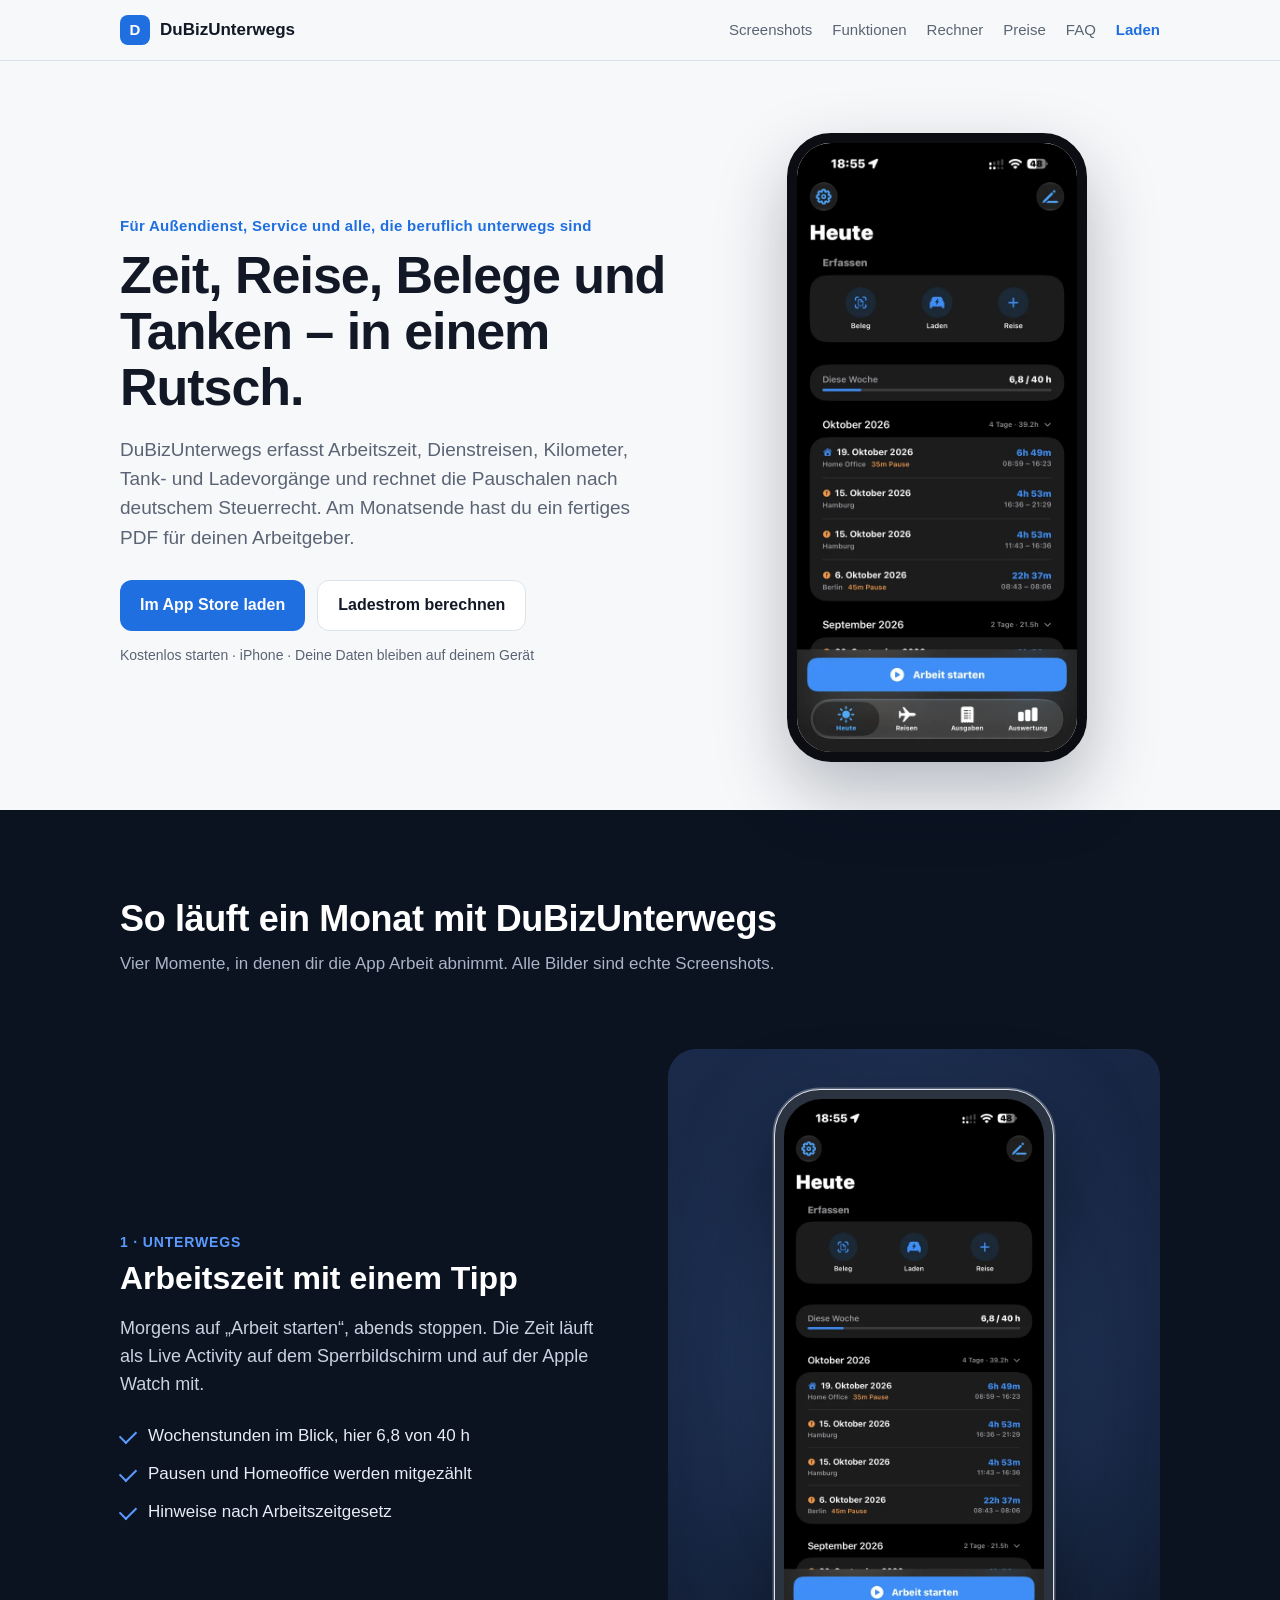
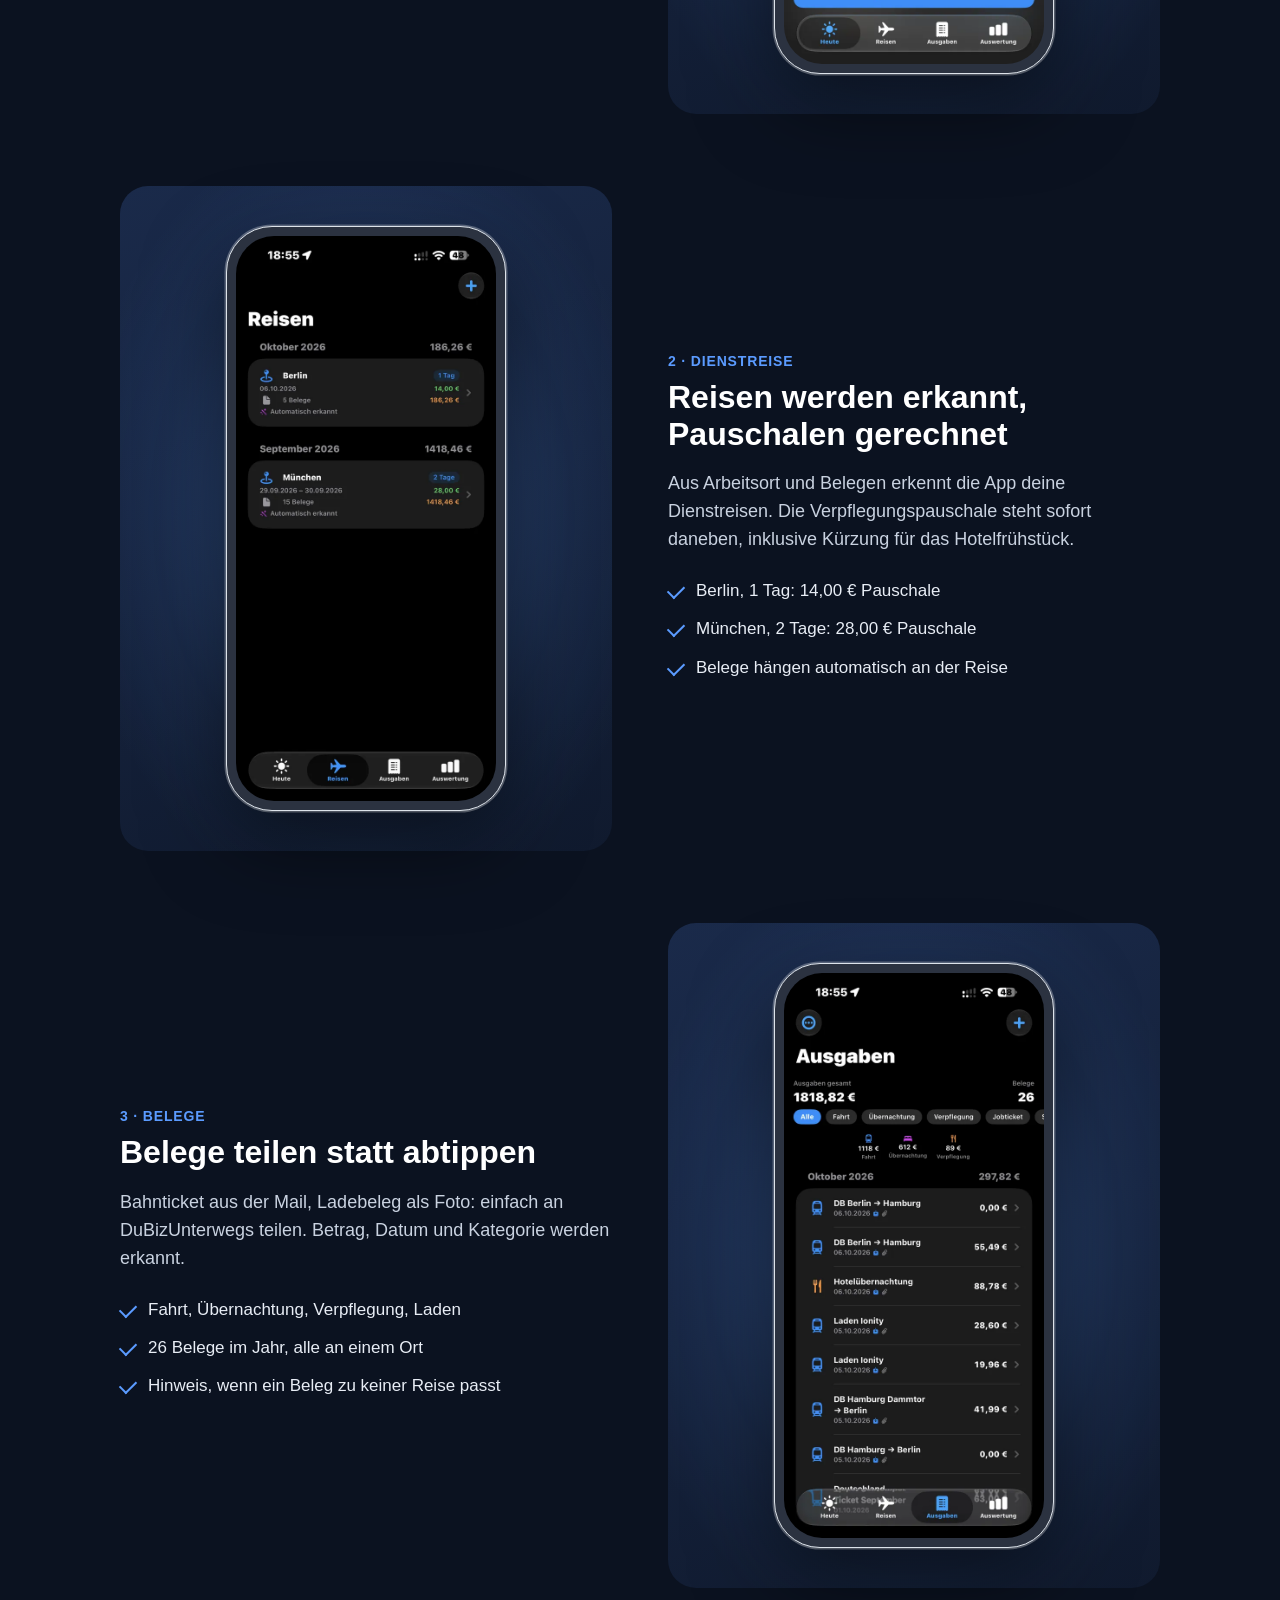
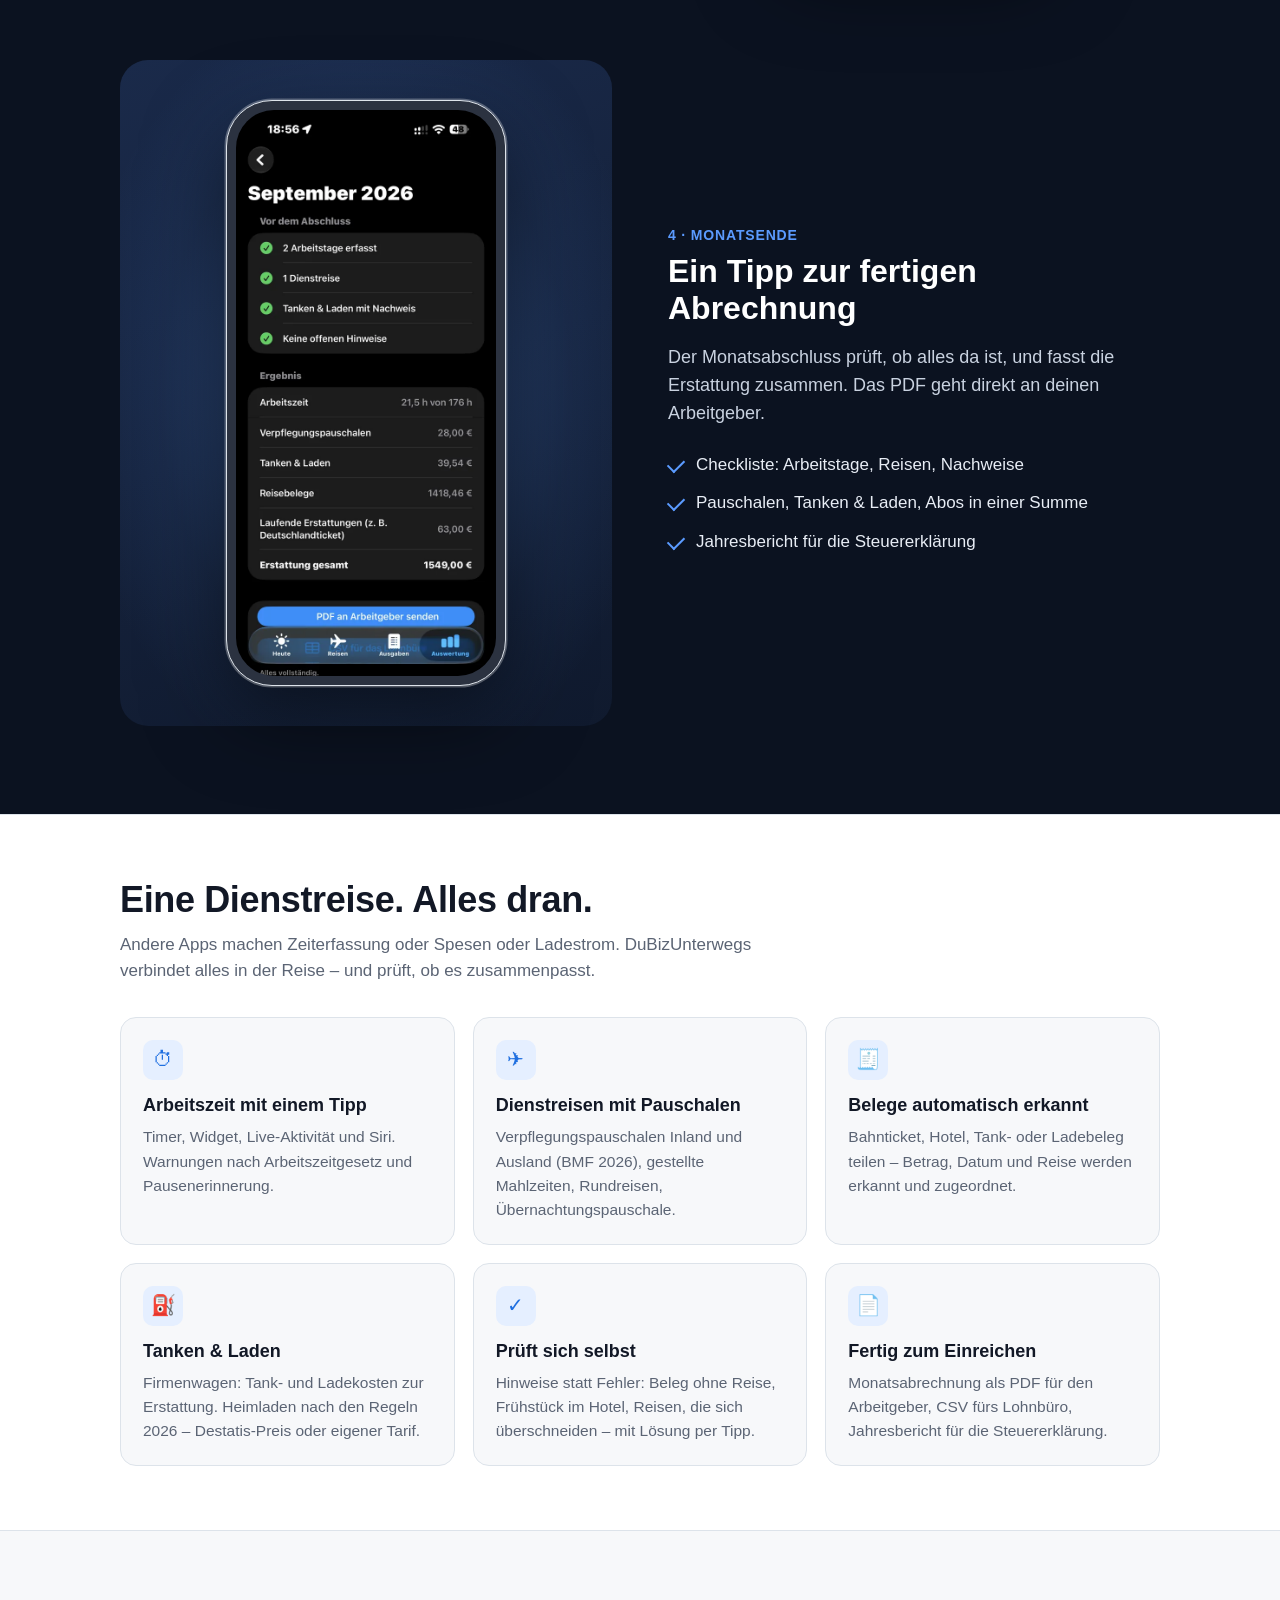
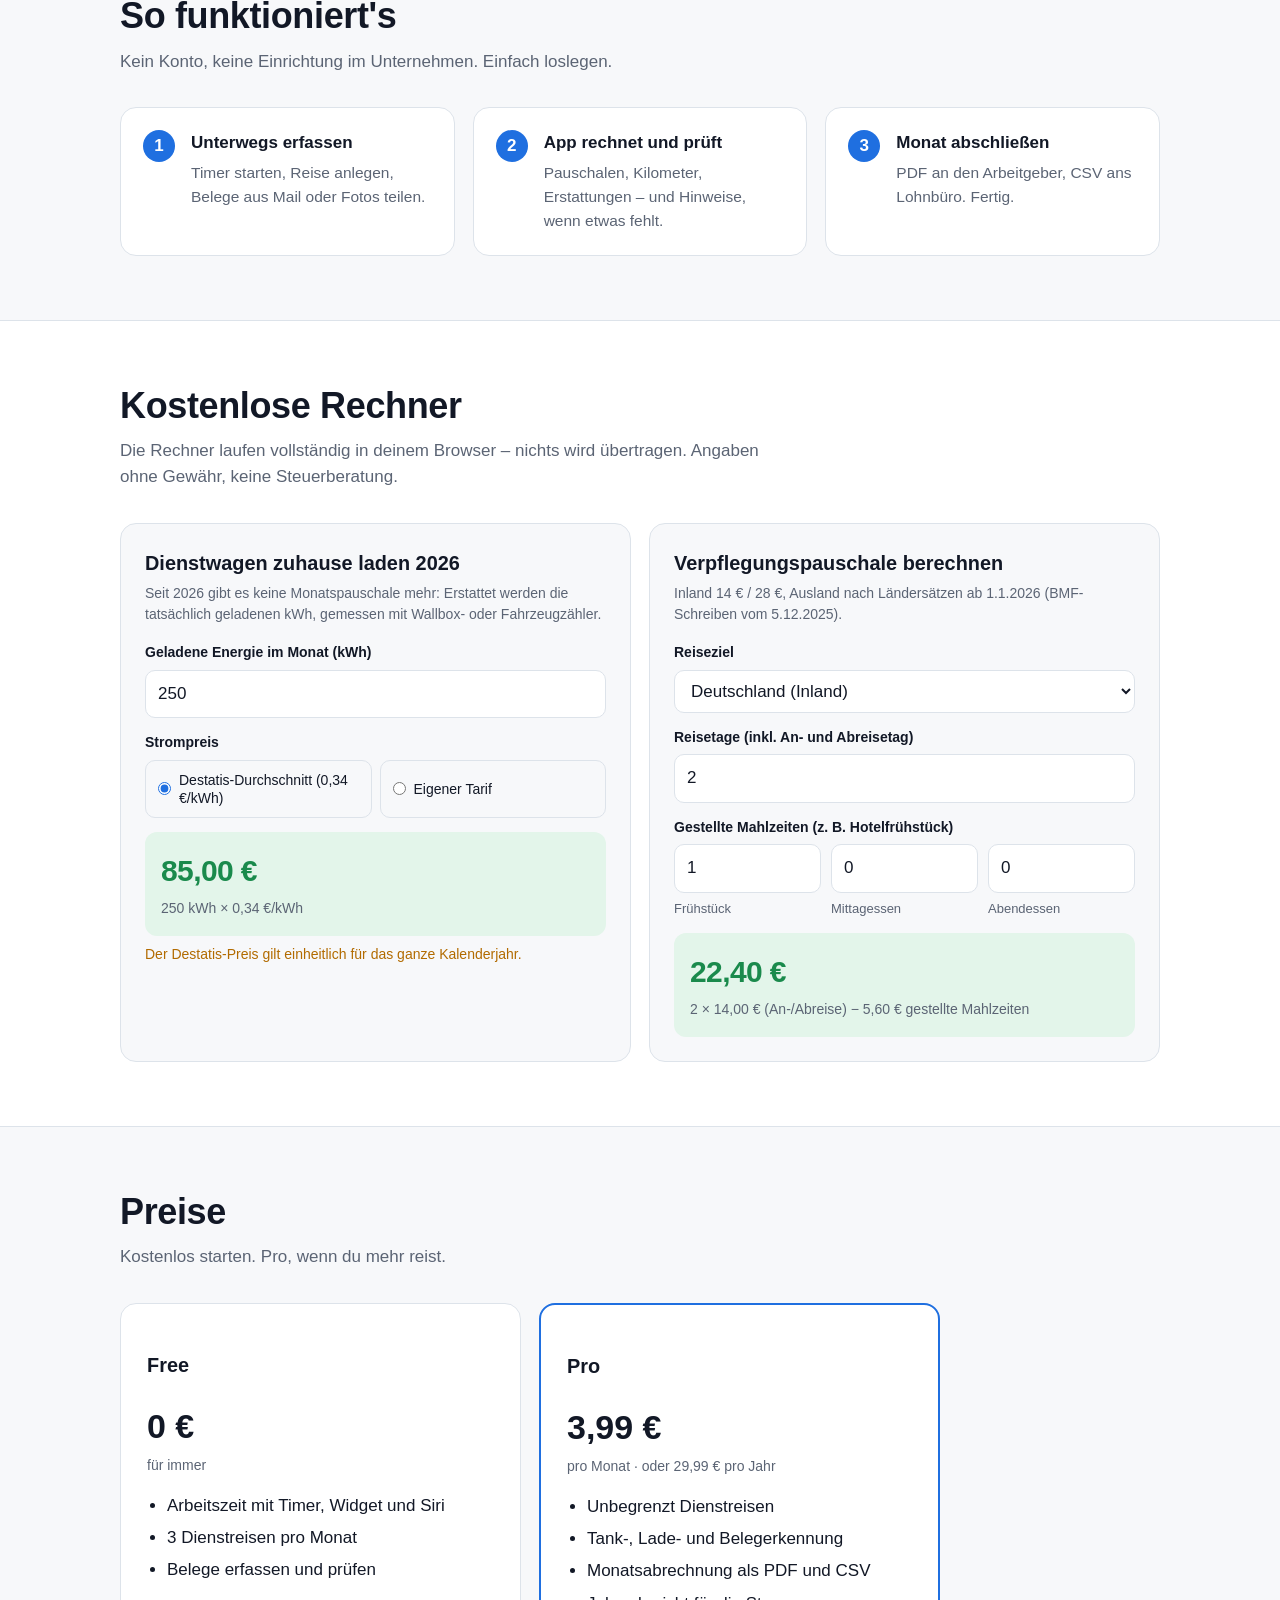
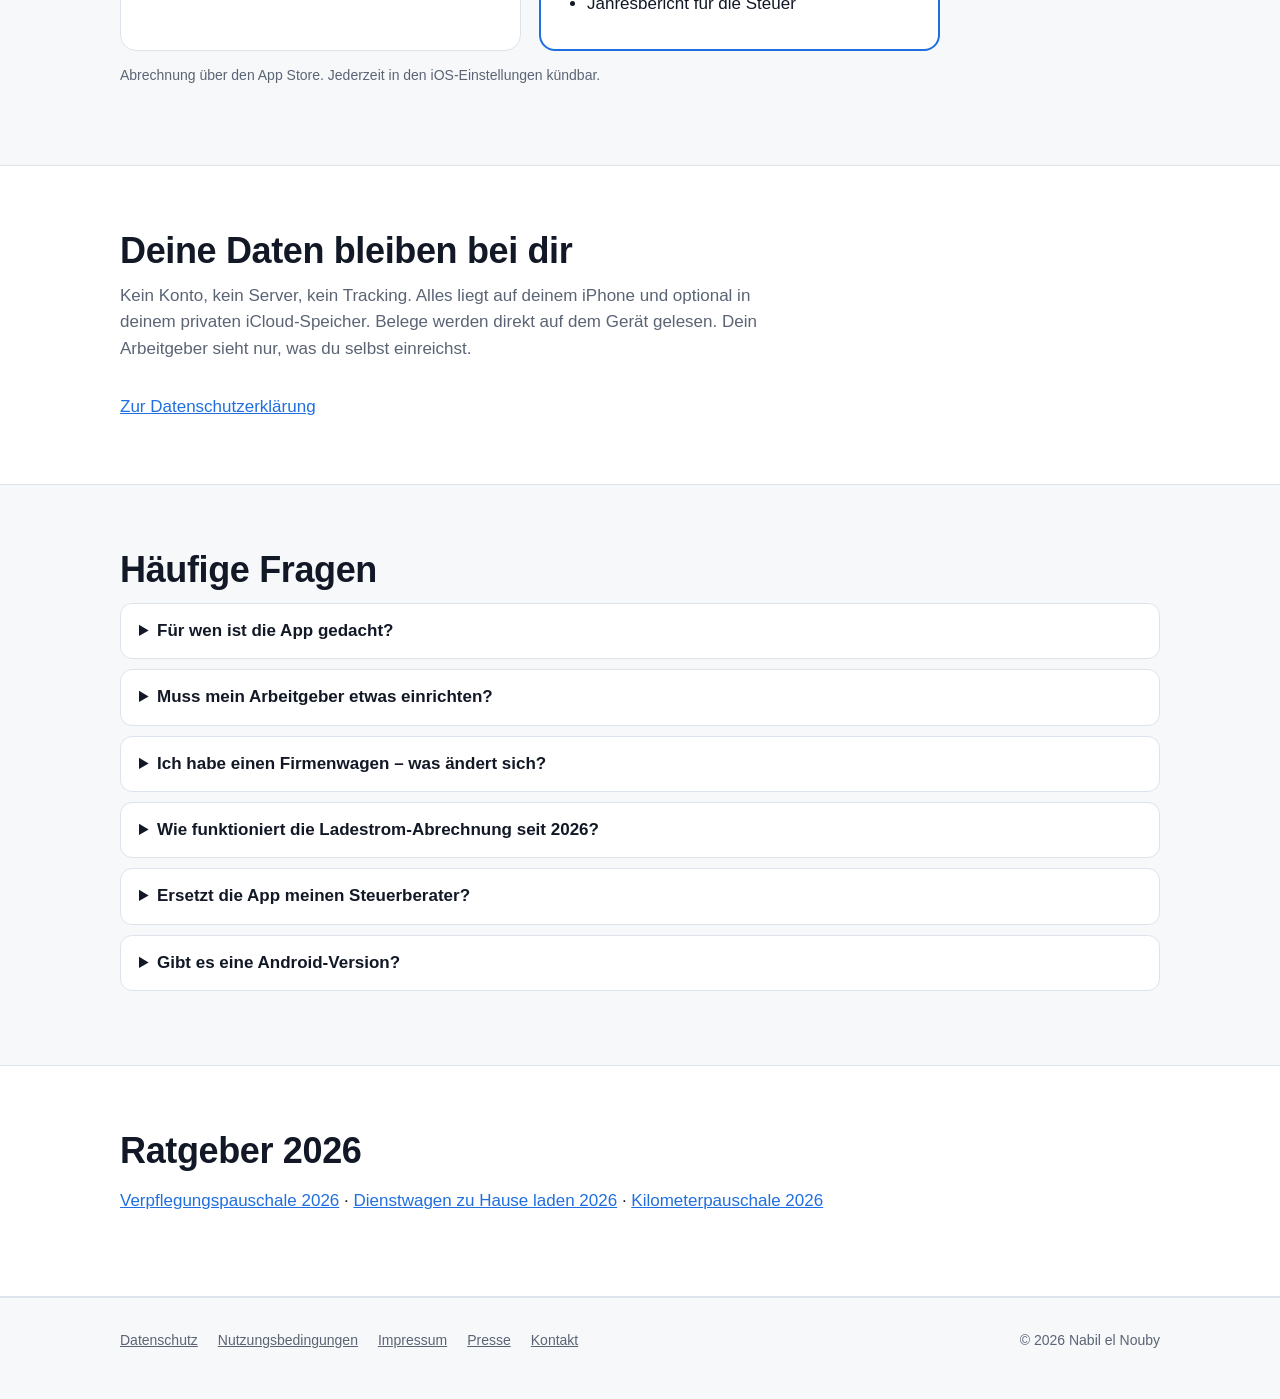
==== index.html @ d5575a59 "Bing-Verifizierung" ====
<!doctype html>
<html lang="de">
<head>
<meta charset="utf-8">
<meta name="viewport" content="width=device-width, initial-scale=1">
<title>DuBizUnterwegs – Arbeitszeit, Reisekosten, Tanken & Laden in einer App</title>
<meta name="description" content="Die iPhone-App für alle, die beruflich unterwegs sind: Arbeitszeit, Dienstreisen, Belege, Kilometer, Tanken und Ladestrom – nach deutschem Steuerrecht, fertig zum Einreichen. Mit Rechnern für Ladestrom 2026 und Verpflegungspauschalen.">
<meta property="og:title" content="DuBizUnterwegs – Zeit, Reise, Belege und Tanken in einem Rutsch">
<meta property="og:description" content="Arbeitszeit und Reisekosten nach deutschem Steuerrecht. Deine Daten bleiben auf deinem iPhone.">
<meta property="og:type" content="website">
<meta name="msvalidate.01" content="0D21B90125D79EEB693BC7772137F9A1" />
<link rel="canonical" href="https://n-elnouby.github.io/dubizunterwegs/">
<meta property="og:url" content="https://n-elnouby.github.io/dubizunterwegs/">
<meta property="og:image" content="https://n-elnouby.github.io/dubizunterwegs/img/heute.webp">
<meta name="apple-itunes-app" content="app-id=6760576836">
<link rel="icon" href="img/icon.png">
<script type="application/ld+json">{"@context": "https://schema.org", "@type": "SoftwareApplication", "name": "DuBizUnterwegs: Reisekosten", "alternateName": "DuBizUnterwegs", "operatingSystem": "iOS, watchOS", "applicationCategory": "BusinessApplication", "inLanguage": "de", "description": "Arbeitszeit, Dienstreisen, Belege, Kilometer, Tank- und Ladevorgänge erfassen und Pauschalen nach deutschem Steuerrecht berechnen. Monats-PDF für den Arbeitgeber.", "url": "https://n-elnouby.github.io/dubizunterwegs/", "downloadUrl": "https://apps.apple.com/de/app/id6760576836", "image": "https://n-elnouby.github.io/dubizunterwegs/img/icon.png", "author": {"@type": "Person", "name": "Nabil el Nouby"}, "offers": [{"@type": "Offer", "price": "0", "priceCurrency": "EUR", "name": "Free"}, {"@type": "Offer", "price": "3.99", "priceCurrency": "EUR", "name": "Pro monatlich"}, {"@type": "Offer", "price": "29.99", "priceCurrency": "EUR", "name": "Pro jährlich"}]}</script>
<link rel="stylesheet" href="style.css">
<style>
.hero-shot{display:flex;justify-content:center}
.hero-shot img{width:300px;max-width:78vw;height:auto;border-radius:44px;border:10px solid #0b0d12;box-shadow:0 30px 70px rgba(10,20,40,.28);background:#000}
.showcase{background:#0b1220;color:#e8edf5;padding:88px 0}
.showcase h2{color:#fff}
.showcase .section-lead{color:#a9b4c6}
.story{display:grid;grid-template-columns:1fr 1fr;gap:56px;align-items:center;margin-top:72px}
.story:nth-of-type(even) .story-text{order:2}
.story-text h3{font-size:clamp(24px,3vw,32px);margin:.2em 0 .4em;color:#fff;line-height:1.15}
.story-text p{font-size:18px;color:#c9d2e0;max-width:30em}
.story-text ul{margin:16px 0 0;padding:0;list-style:none}
.story-text li{padding:6px 0 6px 28px;position:relative;color:#e8edf5}
.story-text li::before{content:'';position:absolute;left:0;top:13px;width:14px;height:8px;border-left:2.5px solid #5b9bff;border-bottom:2.5px solid #5b9bff;transform:rotate(-45deg)}
.step-no{color:#5b9bff;font-weight:700;font-size:14px;letter-spacing:.06em;text-transform:uppercase}
.story-media{display:flex;justify-content:center;padding:40px 0;border-radius:28px;background:radial-gradient(60% 60% at 50% 50%,rgba(91,155,255,.45),rgba(91,155,255,.08) 70%,transparent),linear-gradient(160deg,#1a2a4a,#101a2e)}
.phone{width:280px;max-width:72vw;border-radius:46px;padding:9px;background:#2b3240;box-shadow:0 0 0 1.5px rgba(255,255,255,.28),0 30px 80px rgba(0,0,0,.55)}
.phone img,.phone video{display:block;width:100%;height:auto;border-radius:38px;background:#000}
@media (max-width:820px){.story{grid-template-columns:1fr;gap:28px;margin-top:56px}.story:nth-of-type(even) .story-text{order:0}.story-media{padding:28px 0}}
@media (prefers-color-scheme:dark){.showcase{background:#131b2b}}
</style>
</head>
<body>

<header class="site">
  <div class="wrap">
    <a class="brand" href="index.html"><span class="logo">D</span> DuBizUnterwegs</a>
    <nav class="main">
      <a href="#screenshots">Screenshots</a>
      <a href="#funktionen">Funktionen</a>
      <a href="#rechner">Rechner</a>
      <a href="#preise">Preise</a>
      <a href="#faq">FAQ</a>
      <a class="cta" href="https://apps.apple.com/de/app/id6760576836">Laden</a>
    </nav>
  </div>
</header>

<main>
<section class="hero">
  <div class="wrap">
    <div>
      <div class="eyebrow">Für Außendienst, Service und alle, die beruflich unterwegs sind</div>
      <h1>Zeit, Reise, Belege und Tanken – in einem Rutsch.</h1>
      <p class="lead">DuBizUnterwegs erfasst Arbeitszeit, Dienstreisen, Kilometer, Tank- und Ladevorgänge und rechnet die Pauschalen nach deutschem Steuerrecht. Am Monatsende hast du ein fertiges PDF für deinen Arbeitgeber.</p>
      <div class="actions">
        <a class="btn" href="https://apps.apple.com/de/app/id6760576836"> Im App Store laden</a>
        <a class="btn secondary" href="#rechner">Ladestrom berechnen</a>
      </div>
      <p class="note">Kostenlos starten · iPhone · Deine Daten bleiben auf deinem Gerät</p>
    </div>
    <div class="hero-shot">
      <img src="img/heute.webp" width="600" height="1304" alt="DuBizUnterwegs: Tab Heute mit Erfassen, Wochenstunden und Arbeitszeiten" fetchpriority="high">
    </div>
  </div>
</section>

<section id="screenshots" class="showcase">
  <div class="wrap">
    <h2>So läuft ein Monat mit DuBizUnterwegs</h2>
    <p class="section-lead">Vier Momente, in denen dir die App Arbeit abnimmt. Alle Bilder sind echte Screenshots.</p>

    <div class="story">
      <div class="story-text">
        <div class="step-no">1 · Unterwegs</div>
        <h3>Arbeitszeit mit einem Tipp</h3>
        <p>Morgens auf „Arbeit starten“, abends stoppen. Die Zeit läuft als Live Activity auf dem Sperrbildschirm und auf der Apple Watch mit.</p>
        <ul><li>Wochenstunden im Blick, hier 6,8 von 40 h</li><li>Pausen und Homeoffice werden mitgezählt</li><li>Hinweise nach Arbeitszeitgesetz</li></ul>
      </div>
      <div class="story-media"><div class="phone"><img src="img/heute.webp" width="600" height="1304" loading="lazy" alt="Tab Heute: Erfassen, Wochenstunden und Arbeitszeiten im Oktober"></div></div>
    </div>

    <div class="story">
      <div class="story-text">
        <div class="step-no">2 · Dienstreise</div>
        <h3>Reisen werden erkannt, Pauschalen gerechnet</h3>
        <p>Aus Arbeitsort und Belegen erkennt die App deine Dienstreisen. Die Verpflegungspauschale steht sofort daneben, inklusive Kürzung für das Hotelfrühstück.</p>
        <ul><li>Berlin, 1 Tag: 14,00 € Pauschale</li><li>München, 2 Tage: 28,00 € Pauschale</li><li>Belege hängen automatisch an der Reise</li></ul>
      </div>
      <div class="story-media"><div class="phone"><img src="img/reisen.webp" width="600" height="1304" loading="lazy" alt="Tab Reisen: Berlin und München mit Pauschalen und automatisch zugeordneten Belegen"></div></div>
    </div>

    <div class="story">
      <div class="story-text">
        <div class="step-no">3 · Belege</div>
        <h3>Belege teilen statt abtippen</h3>
        <p>Bahnticket aus der Mail, Ladebeleg als Foto: einfach an DuBizUnterwegs teilen. Betrag, Datum und Kategorie werden erkannt.</p>
        <ul><li>Fahrt, Übernachtung, Verpflegung, Laden</li><li>26 Belege im Jahr, alle an einem Ort</li><li>Hinweis, wenn ein Beleg zu keiner Reise passt</li></ul>
      </div>
      <div class="story-media"><div class="phone"><img src="img/ausgaben.webp" width="600" height="1304" loading="lazy" alt="Tab Ausgaben: Bahnfahrten, Hotel und Ladevorgänge im Oktober"></div></div>
    </div>

    <div class="story">
      <div class="story-text">
        <div class="step-no">4 · Monatsende</div>
        <h3>Ein Tipp zur fertigen Abrechnung</h3>
        <p>Der Monatsabschluss prüft, ob alles da ist, und fasst die Erstattung zusammen. Das PDF geht direkt an deinen Arbeitgeber.</p>
        <ul><li>Checkliste: Arbeitstage, Reisen, Nachweise</li><li>Pauschalen, Tanken &amp; Laden, Abos in einer Summe</li><li>Jahresbericht für die Steuererklärung</li></ul>
      </div>
      <div class="story-media"><div class="phone"><img src="img/monatsabschluss.webp" width="600" height="1304" loading="lazy" alt="Monatsabschluss September 2026 mit Checkliste und Erstattung gesamt"></div></div>
    </div>
  </div>
</section>

<section class="alt" id="funktionen">
  <div class="wrap">
    <h2>Eine Dienstreise. Alles dran.</h2>
    <p class="section-lead">Andere Apps machen Zeiterfassung oder Spesen oder Ladestrom. DuBizUnterwegs verbindet alles in der Reise – und prüft, ob es zusammenpasst.</p>
    <div class="grid">
      <div class="feature"><div class="ic">⏱</div><h3>Arbeitszeit mit einem Tipp</h3><p>Timer, Widget, Live-Aktivität und Siri. Warnungen nach Arbeitszeitgesetz und Pausenerinnerung.</p></div>
      <div class="feature"><div class="ic">✈︎</div><h3>Dienstreisen mit Pauschalen</h3><p>Verpflegungspauschalen Inland und Ausland (BMF 2026), gestellte Mahlzeiten, Rundreisen, Übernachtungspauschale.</p></div>
      <div class="feature"><div class="ic">🧾</div><h3>Belege automatisch erkannt</h3><p>Bahnticket, Hotel, Tank- oder Ladebeleg teilen – Betrag, Datum und Reise werden erkannt und zugeordnet.</p></div>
      <div class="feature"><div class="ic">⛽</div><h3>Tanken & Laden</h3><p>Firmenwagen: Tank- und Ladekosten zur Erstattung. Heimladen nach den Regeln 2026 – Destatis-Preis oder eigener Tarif.</p></div>
      <div class="feature"><div class="ic">✓</div><h3>Prüft sich selbst</h3><p>Hinweise statt Fehler: Beleg ohne Reise, Frühstück im Hotel, Reisen, die sich überschneiden – mit Lösung per Tipp.</p></div>
      <div class="feature"><div class="ic">📄</div><h3>Fertig zum Einreichen</h3><p>Monatsabrechnung als PDF für den Arbeitgeber, CSV fürs Lohnbüro, Jahresbericht für die Steuererklärung.</p></div>
    </div>
  </div>
</section>

<section>
  <div class="wrap">
    <h2>So funktioniert's</h2>
    <p class="section-lead">Kein Konto, keine Einrichtung im Unternehmen. Einfach loslegen.</p>
    <div class="steps">
      <div class="step"><h3>Unterwegs erfassen</h3><p>Timer starten, Reise anlegen, Belege aus Mail oder Fotos teilen.</p></div>
      <div class="step"><h3>App rechnet und prüft</h3><p>Pauschalen, Kilometer, Erstattungen – und Hinweise, wenn etwas fehlt.</p></div>
      <div class="step"><h3>Monat abschließen</h3><p>PDF an den Arbeitgeber, CSV ans Lohnbüro. Fertig.</p></div>
    </div>
  </div>
</section>

<section class="alt" id="rechner">
  <div class="wrap">
    <h2>Kostenlose Rechner</h2>
    <p class="section-lead">Die Rechner laufen vollständig in deinem Browser – nichts wird übertragen. Angaben ohne Gewähr, keine Steuerberatung.</p>
    <div class="calcs">

      <div class="calc" id="ladestrom">
        <h3>Dienstwagen zuhause laden 2026</h3>
        <p class="hint">Seit 2026 gibt es keine Monatspauschale mehr: Erstattet werden die tatsächlich geladenen kWh, gemessen mit Wallbox- oder Fahrzeugzähler.</p>
        <div class="field">
          <label for="kwh">Geladene Energie im Monat (kWh)</label>
          <input id="kwh" type="number" inputmode="decimal" min="0" step="0.1" value="250">
        </div>
        <div class="field">
          <label>Strompreis</label>
          <div class="toggle">
            <label><input type="radio" name="pmode" value="destatis" checked> Destatis-Durchschnitt (0,34 €/kWh)</label>
            <label><input type="radio" name="pmode" value="tarif"> Eigener Tarif</label>
          </div>
        </div>
        <div class="field" id="tarifField" hidden>
          <label for="tarif">Dein Arbeitspreis (€/kWh)</label>
          <input id="tarif" type="number" inputmode="decimal" min="0" step="0.001" value="0.32">
        </div>
        <div class="result">
          <div class="big" id="ladeOut">85,00 €</div>
          <div class="breakdown" id="ladeBreak">250 kWh × 0,34 €/kWh</div>
        </div>
        <p class="warn" id="ladeWarn">Der Destatis-Preis gilt einheitlich für das ganze Kalenderjahr.</p>
      </div>

      <div class="calc" id="verpflegung">
        <h3>Verpflegungspauschale berechnen</h3>
        <p class="hint">Inland 14 € / 28 €, Ausland nach Ländersätzen ab 1.1.2026 (BMF-Schreiben vom 5.12.2025).</p>
        <div class="field">
          <label for="land">Reiseziel</label>
          <select id="land"></select>
        </div>
        <div class="field">
          <label for="tage">Reisetage (inkl. An- und Abreisetag)</label>
          <input id="tage" type="number" min="1" max="60" step="1" value="2">
        </div>
        <div class="field" id="achtField">
          <div class="toggle">
            <label><input type="checkbox" id="acht" checked> mehr als 8 Stunden unterwegs</label>
          </div>
        </div>
        <div class="field">
          <label>Gestellte Mahlzeiten (z. B. Hotelfrühstück)</label>
          <div class="inline">
            <input id="fr" type="number" min="0" step="1" value="1" aria-label="Frühstück" title="Frühstück">
            <input id="mi" type="number" min="0" step="1" value="0" aria-label="Mittagessen" title="Mittagessen">
            <input id="ab" type="number" min="0" step="1" value="0" aria-label="Abendessen" title="Abendessen">
          </div>
          <div class="inline" style="font-size:13px;color:var(--muted)"><span>Frühstück</span><span>Mittagessen</span><span>Abendessen</span></div>
        </div>
        <div class="result">
          <div class="big" id="vpOut">22,40 €</div>
          <div class="breakdown" id="vpBreak"></div>
        </div>
        <p class="warn" id="a1" hidden>Reise ins EU-/EWR-Ausland oder die Schweiz: A1-Bescheinigung vor Reiseantritt beantragen.</p>
      </div>

    </div>
  </div>
</section>

<section id="preise">
  <div class="wrap">
    <h2>Preise</h2>
    <p class="section-lead">Kostenlos starten. Pro, wenn du mehr reist.</p>
    <div class="pricing">
      <div class="plan">
        <h3>Free</h3>
        <div class="price">0 €</div>
        <div class="per">für immer</div>
        <ul>
          <li>Arbeitszeit mit Timer, Widget und Siri</li>
          <li>3 Dienstreisen pro Monat</li>
          <li>Belege erfassen und prüfen</li>
        </ul>
      </div>
      <div class="plan pro">
        <h3>Pro</h3>
        <div class="price">3,99 €</div>
        <div class="per">pro Monat · oder 29,99 € pro Jahr</div>
        <ul>
          <li>Unbegrenzt Dienstreisen</li>
          <li>Tank-, Lade- und Belegerkennung</li>
          <li>Monatsabrechnung als PDF und CSV</li>
          <li>Jahresbericht für die Steuer</li>
        </ul>
      </div>
    </div>
    <p class="note" style="color:var(--muted);font-size:14px;margin-top:14px">Abrechnung über den App Store. Jederzeit in den iOS-Einstellungen kündbar.</p>
  </div>
</section>

<section class="alt" id="datenschutz-kurz">
  <div class="wrap">
    <h2>Deine Daten bleiben bei dir</h2>
    <p class="section-lead">Kein Konto, kein Server, kein Tracking. Alles liegt auf deinem iPhone und optional in deinem privaten iCloud-Speicher. Belege werden direkt auf dem Gerät gelesen. Dein Arbeitgeber sieht nur, was du selbst einreichst.</p>
    <a href="datenschutz.html">Zur Datenschutzerklärung</a>
  </div>
</section>

<section id="faq">
  <div class="wrap">
    <h2>Häufige Fragen</h2>
    <details><summary>Für wen ist die App gedacht?</summary><p>Für Angestellte, die regelmäßig beim Kunden sind: Außendienst, Vertrieb, technischer Service, Montage, Beratung, Gutachter. Auch Selbstständige nutzen sie für Reisekosten und Kilometer.</p></details>
    <details><summary>Muss mein Arbeitgeber etwas einrichten?</summary><p>Nein. Du nutzt die App für dich und reichst am Monatsende ein PDF oder eine CSV ein – so, wie dein Arbeitgeber es braucht.</p></details>
    <details><summary>Ich habe einen Firmenwagen – was ändert sich?</summary><p>Für Fahrten mit dem Firmenwagen gibt es keine Kilometerpauschale. Dafür erstattet der Arbeitgeber Tank- und Ladekosten, die du privat bezahlt hast. Die App rechnet das automatisch, sobald du dein Fahrzeug als Firmenwagen anlegst.</p></details>
    <details><summary>Wie funktioniert die Ladestrom-Abrechnung seit 2026?</summary><p>Monatliche Pauschalen für das Laden zuhause sind seit 1.1.2026 weggefallen. Erstattet werden die geladenen kWh, nachgewiesen über einen gesonderten Zähler – die Wallbox oder den Zähler im Fahrzeug. Als Preis gilt dein Tarif oder der Durchschnittspreis des Statistischen Bundesamts.</p></details>
    <details><summary>Ersetzt die App meinen Steuerberater?</summary><p>Nein. Die App rechnet nach den aktuellen Regeln und Pauschbeträgen, ersetzt aber keine Steuerberatung. Prüfe die Ergebnisse und beachte die Reisekostenrichtlinie deines Unternehmens.</p></details>
    <details><summary>Gibt es eine Android-Version?</summary><p>Noch nicht. Wenn du Interesse hast, schreib uns – das hilft bei der Planung.</p></details>
  </div>
</section>
</main>

<section class="alt" id="ratgeber">
  <div class="wrap">
    <h2>Ratgeber 2026</h2>
    <p><a href="verpflegungspauschale-2026.html">Verpflegungspauschale 2026</a> · <a href="dienstwagen-laden-2026.html">Dienstwagen zu Hause laden 2026</a> · <a href="kilometerpauschale-2026.html">Kilometerpauschale 2026</a></p>
  </div>
</section>

<footer class="site">
  <div class="wrap">
    <nav>
      <a href="datenschutz.html">Datenschutz</a>
      <a href="nutzungsbedingungen.html">Nutzungsbedingungen</a>
      <a href="impressum.html">Impressum</a>
      <a href="presse.html">Presse</a>
      <a href="mailto:noubyte@absan.de">Kontakt</a>
    </nav>
    <span class="copy">© 2026 Nabil el Nouby</span>
  </div>
</footer>

<script>
(function () {
  var RATES = [["Deutschland (Inland)",28,14],["Ägypten",50,33],["Äthiopien",44,29],["Äquatorialguinea",42,28],["Albanien",33,22],["Algerien",47,32],["Andorra",45,30],["Angola",40,27],["Argentinien",42,28],["Armenien",29,20],["Aserbaidschan",44,29],["Australien – Canberra",74,49],["Australien – Sydney",57,38],["Australien – im Übrigen",57,38],["Bahrain",48,32],["Bangladesch",46,31],["Barbados",54,36],["Belgien",59,40],["Benin",40,27],["Bhutan",27,18],["Bolivien",46,31],["Bosnien und Herzegowina",32,21],["Botsuana",40,27],["Brasilien – Brasilia",51,34],["Brasilien – Rio de Janeiro",69,46],["Brasilien – Sao Paulo",46,31],["Brasilien – im Übrigen",46,31],["Brunei",45,30],["Bulgarien",38,25],["Burkina Faso",39,26],["Burundi",58,39],["Chile",44,29],["China – Hongkong",83,56],["China – Peking",57,38],["China – Shanghai",48,32],["China – im Übrigen",48,32],["Costa Rica",60,40],["Côte d'Ivoire",60,40],["Dänemark",75,50],["Dominikanische Republik",50,33],["Dschibuti",77,52],["Ecuador",27,18],["El Salvador",65,44],["Eritrea",46,31],["Estland",39,26],["Fidschi",32,21],["Finnland",54,36],["Frankreich – Paris (inkl. Dep. 77, 78, 91–95)",58,39],["Frankreich – im Übrigen",53,36],["Gabun",64,43],["Gambia",40,27],["Georgien",45,30],["Ghana",46,31],["Griechenland – Athen",40,27],["Griechenland – im Übrigen",36,24],["Guatemala",46,31],["Guinea",59,40],["Guinea-Bissau",32,21],["Honduras",57,38],["Indien – Bangalore",42,28],["Indien – Chennai",22,15],["Indien – Kalkutta",32,21],["Indien – Mumbai",53,36],["Indien – Neu Delhi",46,31],["Indien – im Übrigen",22,15],["Indonesien",45,30],["Iran",33,22],["Irland",64,43],["Island",62,41],["Israel",59,40],["Italien – Mailand",42,28],["Italien – Rom",48,32],["Italien – im Übrigen",42,28],["Jamaika",39,26],["Japan – Tokio",50,33],["Japan – Osaka",33,22],["Japan – im Übrigen",33,22],["Jordanien",57,38],["Kambodscha",42,28],["Kamerun",56,37],["Kanada – Ottawa",62,41],["Kanada – Toronto",54,36],["Kanada – Vancouver",63,42],["Kanada – im Übrigen",54,36],["Kap Verde",38,25],["Kasachstan",33,22],["Katar",81,54],["Kenia",48,32],["Kirgisistan",35,24],["Kolumbien",34,23],["Kongo, Republik",53,36],["Kongo, Demokratische Republik",65,44],["Korea, Republik",39,26],["Kosovo",24,16],["Kroatien",46,31],["Kuba",51,34],["Kuwait",63,42],["Laos",35,24],["Lesotho",28,19],["Lettland",46,31],["Libanon",69,46],["Liberia",65,44],["Liechtenstein",57,38],["Litauen",48,32],["Luxemburg",63,42],["Madagaskar",33,22],["Malawi",41,28],["Malaysia",36,24],["Malediven",70,47],["Mali",42,28],["Malta",59,40],["Marokko",41,28],["Marshallinseln",45,30],["Mauretanien",35,24],["Mauritius",44,29],["Mexiko",40,27],["Moldau",26,17],["Monaco",52,35],["Mongolei",23,16],["Montenegro",32,21],["Mosambik",51,34],["Myanmar",23,16],["Namibia",28,19],["Nepal",33,22],["Neuseeland",58,39],["Nicaragua",46,31],["Niederlande",58,39],["Niger",42,28],["Nigeria",52,35],["Nordmazedonien",27,18],["Norwegen",75,50],["Österreich",50,33],["Oman",64,43],["Pakistan",41,28],["Palau",51,34],["Panama",41,28],["Papua-Neuguinea",59,40],["Paraguay",39,26],["Peru",52,35],["Philippinen",41,28],["Polen – Breslau",34,23],["Polen – Warschau",40,27],["Polen – im Übrigen",34,23],["Portugal",32,21],["Ruanda",44,29],["Rumänien",38,25],["Russland – Moskau",30,20],["Russland – St. Petersburg",28,19],["Russland – im Übrigen",28,19],["Sambia",38,25],["Samoa",39,26],["San Marino",34,23],["São Tomé und Príncipe",36,24],["Saudi-Arabien – Djidda",57,38],["Saudi-Arabien – Riad",56,37],["Saudi-Arabien – im Übrigen",56,37],["Schweden",66,44],["Schweiz – Bern",82,55],["Schweiz – Genf",70,47],["Schweiz – im Übrigen",70,47],["Senegal",48,32],["Serbien",27,18],["Sierra Leone",57,38],["Simbabwe",63,42],["Singapur",71,48],["Slowakei",33,22],["Slowenien",38,25],["Spanien – Barcelona",34,23],["Spanien – Kanarische Inseln",36,24],["Spanien – Madrid",42,28],["Spanien – Palma de Mallorca",44,29],["Spanien – im Übrigen",34,23],["Sri Lanka",36,24],["Südafrika – Kapstadt",33,22],["Südafrika – Johannesburg",36,24],["Südafrika – im Übrigen",29,20],["Südsudan",51,34],["Tadschikistan",27,18],["Taiwan",51,34],["Tansania",44,29],["Thailand",36,24],["Togo",36,24],["Tonga",29,20],["Trinidad und Tobago",66,44],["Tschad",42,28],["Tschechien",32,21],["Türkei – Ankara",32,21],["Türkei – Izmir",44,29],["Türkei – im Übrigen",24,16],["Tunesien",40,27],["Turkmenistan",28,19],["Uganda",45,30],["Ukraine",33,22],["Ungarn",32,21],["Uruguay",40,27],["Usbekistan",32,21],["Vatikanstaat",48,32],["Venezuela",51,34],["Vereinigte Arabische Emirate",81,54],["USA – Atlanta",77,52],["USA – Boston",63,42],["USA – Chicago",65,44],["USA – Houston",62,41],["USA – Los Angeles",64,43],["USA – Miami",65,44],["USA – New York City",66,44],["USA – San Francisco",59,40],["USA – Washington, D.C.",66,44],["USA – im Übrigen",59,40],["Vereinigtes Königreich – London",66,44],["Vereinigtes Königreich – im Übrigen",52,35],["Vietnam",36,24],["Belarus",21,14],["Zentralafrikanische Republik",53,36],["Zypern",42,28]];
  var A1 = ["Belgien","Bulgarien","Dänemark","Estland","Finnland","Frankreich","Griechenland","Irland","Island","Italien","Kroatien","Lettland","Liechtenstein","Litauen","Luxemburg","Malta","Niederlande","Norwegen","Polen","Portugal","Rumänien","Schweden","Schweiz","Slowakei","Slowenien","Spanien","Tschechien","Ungarn","Zypern","Österreich"];
  var eur = function (v) { return v.toLocaleString('de-DE', { style: 'currency', currency: 'EUR' }); };
  var num = function (el) { var v = parseFloat(String(el.value).replace(',', '.')); return isFinite(v) && v > 0 ? v : 0; };
  var $ = function (id) { return document.getElementById(id); };

  // Ladestrom
  function lade() {
    var mode = document.querySelector('input[name=pmode]:checked').value;
    $('tarifField').hidden = mode !== 'tarif';
    var price = mode === 'tarif' ? num($('tarif')) : 0.34;
    var kwh = num($('kwh'));
    $('ladeOut').textContent = eur(kwh * price);
    $('ladeBreak').textContent = kwh.toLocaleString('de-DE') + ' kWh × ' + price.toLocaleString('de-DE', { minimumFractionDigits: 2, maximumFractionDigits: 3 }) + ' €/kWh';
    $('ladeWarn').textContent = mode === 'tarif'
      ? 'Bei eigenem Tarif: Stromrechnung bzw. Vertrag als Nachweis bereithalten.'
      : 'Der Destatis-Preis gilt einheitlich für das ganze Kalenderjahr.';
  }
  ['kwh', 'tarif'].forEach(function (id) { $(id).addEventListener('input', lade); });
  document.querySelectorAll('input[name=pmode]').forEach(function (r) { r.addEventListener('change', lade); });
  lade();

  // Verpflegung
  var sel = $('land');
  RATES.forEach(function (r, i) {
    var o = document.createElement('option');
    o.value = i; o.textContent = r[0] + (i === 0 ? '' : ' – ' + r[1] + ' € / ' + r[2] + ' €');
    sel.appendChild(o);
  });
  function vp() {
    var r = RATES[sel.value], full = r[1], part = r[2];
    var days = Math.max(1, Math.round(num($('tage')) || 1));
    $('achtField').hidden = days !== 1;
    var base, txt;
    if (days === 1) {
      base = $('acht').checked ? part : 0;
      txt = $('acht').checked ? '1 Tag über 8 h: ' + eur(part) : 'Bis 8 h Abwesenheit gibt es keine Pauschale';
    } else {
      base = 2 * part + (days - 2) * full;
      txt = '2 × ' + eur(part) + ' (An-/Abreise)' + (days > 2 ? ' + ' + (days - 2) + ' × ' + eur(full) : '');
    }
    var cut = num($('fr')) * full * 0.2 + (num($('mi')) + num($('ab'))) * full * 0.4;
    if (cut > 0) txt += ' − ' + eur(cut) + ' gestellte Mahlzeiten';
    $('vpOut').textContent = eur(Math.max(0, Math.round((base - cut) * 100) / 100));
    $('vpBreak').textContent = txt;
    var country = r[0].split(' – ')[0];
    $('a1').hidden = A1.indexOf(country) < 0;
  }
  ['tage', 'fr', 'mi', 'ab'].forEach(function (id) { $(id).addEventListener('input', vp); });
  sel.addEventListener('change', vp);
  $('acht').addEventListener('change', vp);
  vp();
})();
</script>
</body>
</html>
---- style.css ----
:root {
  --bg: #f7f8fa;
  --surface: #ffffff;
  --surface-2: #eef2f7;
  --text: #121826;
  --muted: #5b6474;
  --border: #dde3ea;
  --accent: #1f6fe0;
  --accent-ink: #ffffff;
  --accent-soft: #e5efff;
  --good: #1a8a4c;
  --good-soft: #e3f5ea;
  --warn: #b26b00;
  --radius: 16px;
  --shadow: 0 1px 2px rgba(18, 24, 38, .05), 0 8px 24px rgba(18, 24, 38, .06);
}
@media (prefers-color-scheme: dark) {
  :root {
    --bg: #0e1116;
    --surface: #171b22;
    --surface-2: #1f252e;
    --text: #eef1f5;
    --muted: #9aa4b2;
    --border: #2a313c;
    --accent: #5b9bff;
    --accent-ink: #0b1220;
    --accent-soft: #1b2a44;
    --good: #4cc384;
    --good-soft: #15301f;
    --warn: #f0b04d;
    --shadow: none;
  }
}
* { box-sizing: border-box; }
html { -webkit-text-size-adjust: 100%; }
body {
  margin: 0;
  background: var(--bg);
  color: var(--text);
  font: 17px/1.55 -apple-system, BlinkMacSystemFont, "SF Pro Text", "Segoe UI", Roboto, Helvetica, Arial, sans-serif;
}
a { color: var(--accent); }
img { max-width: 100%; }
.wrap { max-width: 1080px; margin: 0 auto; padding: 0 20px; }

/* Header */
header.site {
  position: sticky; top: 0; z-index: 10;
  background: color-mix(in srgb, var(--bg) 85%, transparent);
  backdrop-filter: saturate(1.4) blur(12px);
  border-bottom: 1px solid var(--border);
}
header.site .wrap { display: flex; align-items: center; gap: 24px; height: 60px; }
.brand { display: flex; align-items: center; gap: 10px; font-weight: 700; color: var(--text); text-decoration: none; }
.brand .logo {
  width: 30px; height: 30px; border-radius: 8px; background: var(--accent); color: var(--accent-ink);
  display: grid; place-items: center; font-size: 15px; font-weight: 800;
}
nav.main { margin-left: auto; display: flex; gap: 20px; font-size: 15px; }
nav.main a { color: var(--muted); text-decoration: none; }
nav.main a:hover { color: var(--text); }
@media (max-width: 720px) { nav.main a:not(.cta) { display: none; } }

.btn {
  display: inline-flex; align-items: center; gap: 8px; padding: 12px 20px; border-radius: 12px;
  background: var(--accent); color: var(--accent-ink); font-weight: 600; text-decoration: none; border: 0; cursor: pointer;
  font-size: 16px;
}
.btn.secondary { background: var(--surface); color: var(--text); border: 1px solid var(--border); }
nav.main a.cta { color: var(--accent); font-weight: 600; }

/* Hero */
.hero { padding: 72px 0 48px; }
.hero .wrap { display: grid; grid-template-columns: 1.1fr .9fr; gap: 48px; align-items: center; }
@media (max-width: 880px) { .hero .wrap { grid-template-columns: 1fr; } }
.eyebrow { color: var(--accent); font-weight: 600; font-size: 15px; letter-spacing: .02em; }
h1 { font-size: clamp(34px, 5vw, 52px); line-height: 1.08; margin: 10px 0 18px; letter-spacing: -.02em; }
.lead { font-size: 19px; color: var(--muted); max-width: 34em; }
.hero .actions { display: flex; flex-wrap: wrap; gap: 12px; margin-top: 28px; }
.hero .note { margin-top: 14px; font-size: 14px; color: var(--muted); }

/* Phone mockup */
.phone {
  width: 300px; max-width: 100%; margin: 0 auto; border-radius: 42px; padding: 14px;
  background: var(--surface); border: 1px solid var(--border); box-shadow: var(--shadow);
}
.screen { border-radius: 30px; background: var(--bg); padding: 22px 16px 16px; }
.screen .title { font-size: 26px; font-weight: 800; margin: 0; }
.screen .date { color: var(--muted); font-size: 13px; margin-bottom: 14px; }
.card { background: var(--surface); border: 1px solid var(--border); border-radius: 16px; padding: 14px; margin-bottom: 10px; }
.card.accent { background: var(--accent-soft); border-color: transparent; }
.card .k { font-size: 12px; color: var(--muted); }
.card .big { font-size: 28px; font-weight: 800; letter-spacing: -.02em; }
.card .row { display: flex; justify-content: space-between; font-size: 14px; padding: 3px 0; }
.chips { display: flex; gap: 6px; flex-wrap: wrap; margin-top: 8px; }
.chip { font-size: 11.5px; padding: 3px 9px; border-radius: 999px; background: var(--surface-2); }
.actions-mini { display: flex; justify-content: space-between; padding: 6px 4px 2px; }
.actions-mini span { display: grid; justify-items: center; gap: 4px; font-size: 11.5px; }
.actions-mini i { width: 40px; height: 40px; border-radius: 50%; background: var(--accent-soft); display: grid; place-items: center; font-style: normal; font-weight: 700; color: var(--accent); }

/* Sections */
section { padding: 64px 0; }
section.alt { background: var(--surface); border-top: 1px solid var(--border); border-bottom: 1px solid var(--border); }
h2 { font-size: clamp(26px, 3.4vw, 36px); line-height: 1.15; margin: 0 0 12px; letter-spacing: -.01em; }
.section-lead { color: var(--muted); max-width: 40em; margin: 0 0 32px; }
.grid { display: grid; gap: 18px; grid-template-columns: repeat(3, 1fr); }
@media (max-width: 880px) { .grid { grid-template-columns: 1fr 1fr; } }
@media (max-width: 560px) { .grid { grid-template-columns: 1fr; } }
.feature { background: var(--surface); border: 1px solid var(--border); border-radius: var(--radius); padding: 22px; }
section.alt .feature { background: var(--bg); }
.feature .ic { width: 40px; height: 40px; border-radius: 10px; background: var(--accent-soft); color: var(--accent); display: grid; place-items: center; font-size: 20px; margin-bottom: 12px; }
.feature h3 { margin: 0 0 6px; font-size: 18px; }
.feature p { margin: 0; color: var(--muted); font-size: 15.5px; }

.steps { counter-reset: s; display: grid; gap: 18px; grid-template-columns: repeat(3, 1fr); }
@media (max-width: 880px) { .steps { grid-template-columns: 1fr; } }
.step { position: relative; padding: 22px 22px 22px 70px; background: var(--surface); border: 1px solid var(--border); border-radius: var(--radius); }
.step::before { counter-increment: s; content: counter(s); position: absolute; left: 22px; top: 22px; width: 32px; height: 32px; border-radius: 50%; background: var(--accent); color: var(--accent-ink); display: grid; place-items: center; font-weight: 700; }
.step h3 { margin: 0 0 4px; font-size: 17px; }
.step p { margin: 0; color: var(--muted); font-size: 15.5px; }

/* Calculators */
.calcs { display: grid; gap: 18px; grid-template-columns: 1fr 1fr; }
@media (max-width: 880px) { .calcs { grid-template-columns: 1fr; } }
.calc { background: var(--surface); border: 1px solid var(--border); border-radius: var(--radius); padding: 24px; }
section.alt .calc { background: var(--bg); }
.calc h3 { margin: 0 0 4px; }
.calc .hint { color: var(--muted); font-size: 14px; margin: 0 0 16px; }
.field { display: grid; gap: 6px; margin-bottom: 14px; }
.field label { font-size: 14px; font-weight: 600; }
.field input, .field select {
  font: inherit; padding: 10px 12px; border-radius: 10px; border: 1px solid var(--border); background: var(--surface); color: var(--text); width: 100%;
}
.inline { display: grid; grid-template-columns: repeat(3, 1fr); gap: 10px; }
.toggle { display: flex; gap: 8px; flex-wrap: wrap; }
.toggle label { flex: 1; min-width: 140px; display: flex; align-items: center; gap: 8px; padding: 10px 12px; border: 1px solid var(--border); border-radius: 10px; font-weight: 500; cursor: pointer; }
.result { margin-top: 6px; padding: 16px; border-radius: 12px; background: var(--good-soft); }
.result .big { font-size: 30px; font-weight: 800; color: var(--good); letter-spacing: -.02em; }
.result .breakdown { font-size: 14px; color: var(--muted); margin-top: 4px; }
.warn { color: var(--warn); font-size: 14px; margin-top: 8px; }

/* Pricing */
.pricing { display: grid; gap: 18px; grid-template-columns: 1fr 1fr; max-width: 820px; }
@media (max-width: 720px) { .pricing { grid-template-columns: 1fr; } }
.plan { background: var(--surface); border: 1px solid var(--border); border-radius: var(--radius); padding: 26px; }
.plan.pro { border: 2px solid var(--accent); }
.plan .price { font-size: 34px; font-weight: 800; margin: 6px 0 2px; }
.plan .per { color: var(--muted); font-size: 14px; }
.plan ul { padding-left: 20px; margin: 16px 0 0; }
.plan li { margin: 6px 0; }

/* FAQ */
details { background: var(--surface); border: 1px solid var(--border); border-radius: 12px; padding: 14px 18px; margin-bottom: 10px; }
section.alt details { background: var(--bg); }
summary { cursor: pointer; font-weight: 600; }
details p { color: var(--muted); margin: 10px 0 2px; }

/* Legal pages */
.legal { max-width: 780px; padding: 48px 20px 72px; margin: 0 auto; }
.legal h1 { font-size: clamp(28px, 4vw, 38px); }
.legal h2 { font-size: 22px; margin-top: 36px; }
.legal table { width: 100%; border-collapse: collapse; margin: 12px 0; font-size: 15.5px; }
.legal th, .legal td { text-align: left; vertical-align: top; padding: 10px; border-bottom: 1px solid var(--border); }
.legal th { background: var(--surface-2); }
.legal li { margin: 6px 0; }

/* Footer */
footer.site { border-top: 1px solid var(--border); padding: 32px 0 48px; color: var(--muted); font-size: 14px; }
footer.site .wrap { display: flex; flex-wrap: wrap; gap: 12px 28px; align-items: center; }
footer.site nav { display: flex; gap: 20px; flex-wrap: wrap; }
footer.site a { color: var(--muted); }
footer.site .copy { margin-left: auto; }

[hidden] { display: none !important; }
.field input[type=radio], .field input[type=checkbox] { width: auto; padding: 0; margin: 0; accent-color: var(--accent); flex: none; }
.toggle label { justify-content: flex-start; text-align: left; line-height: 1.3; }
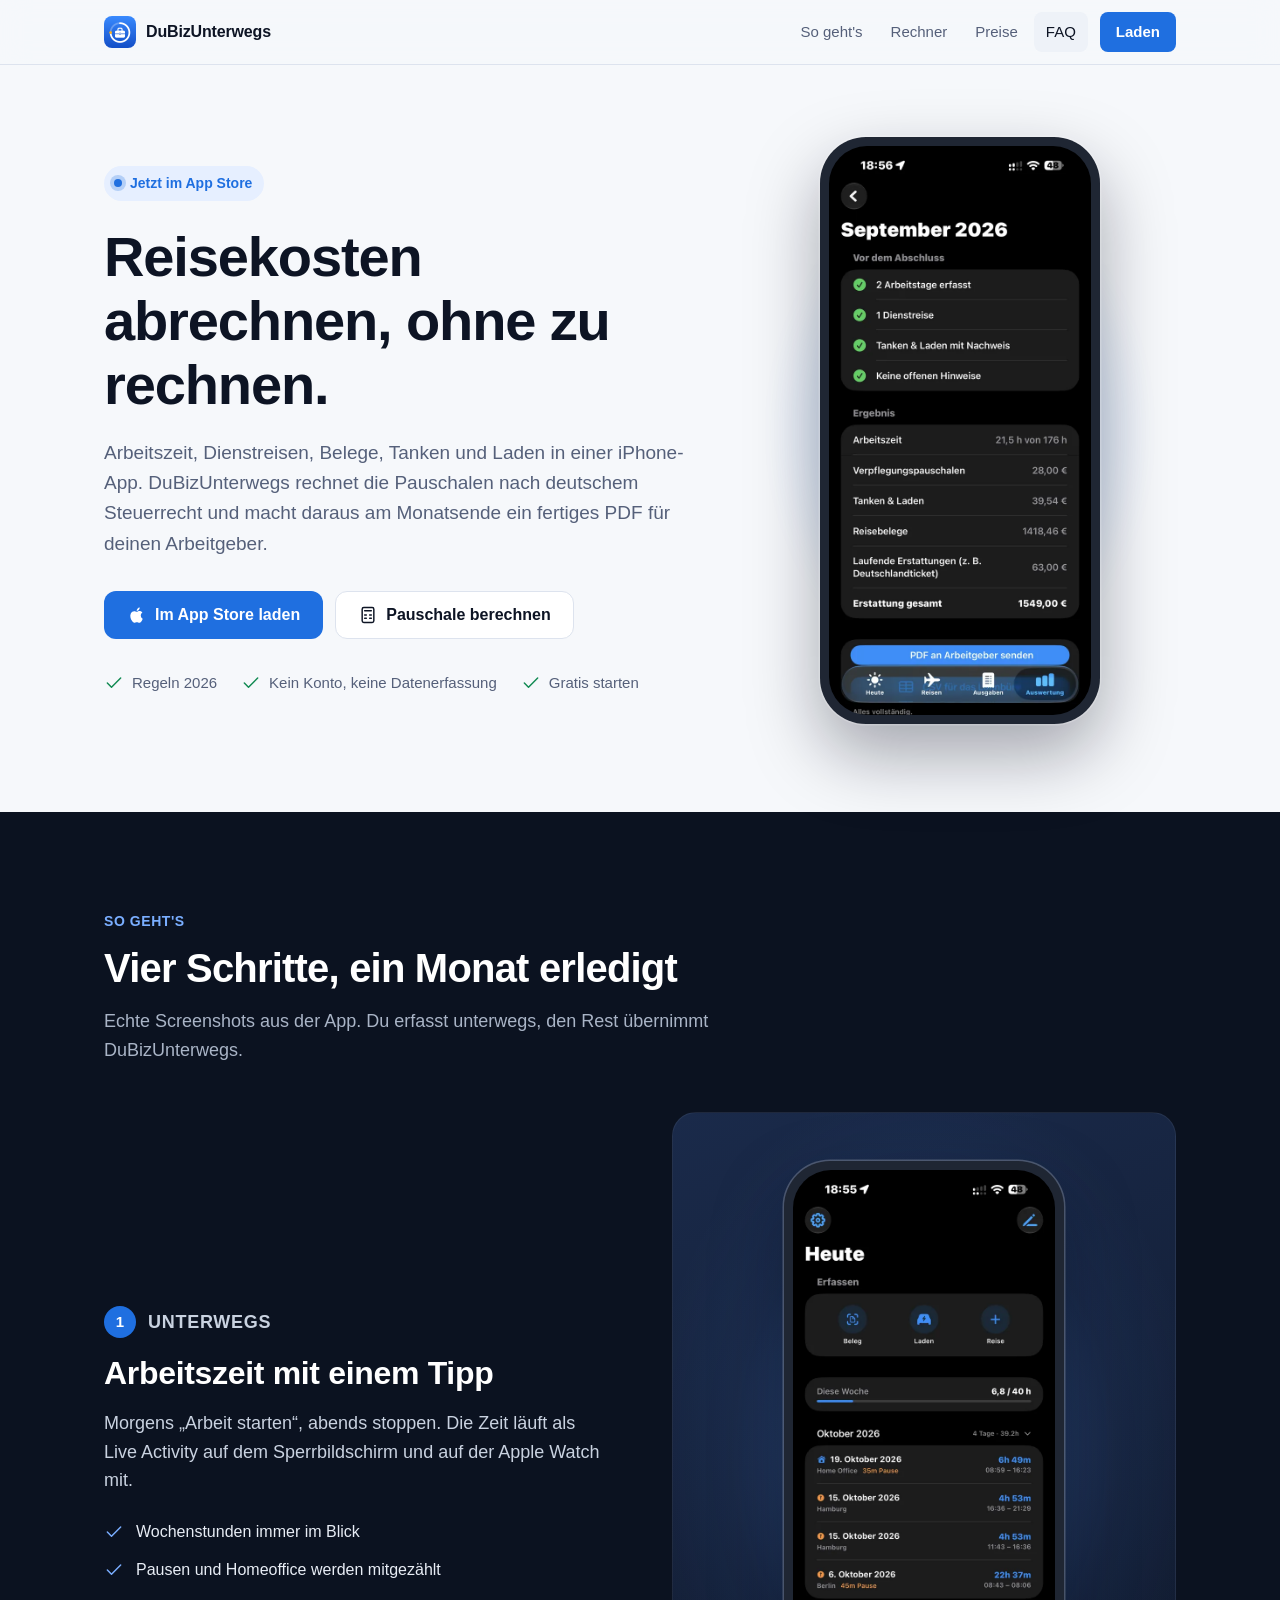
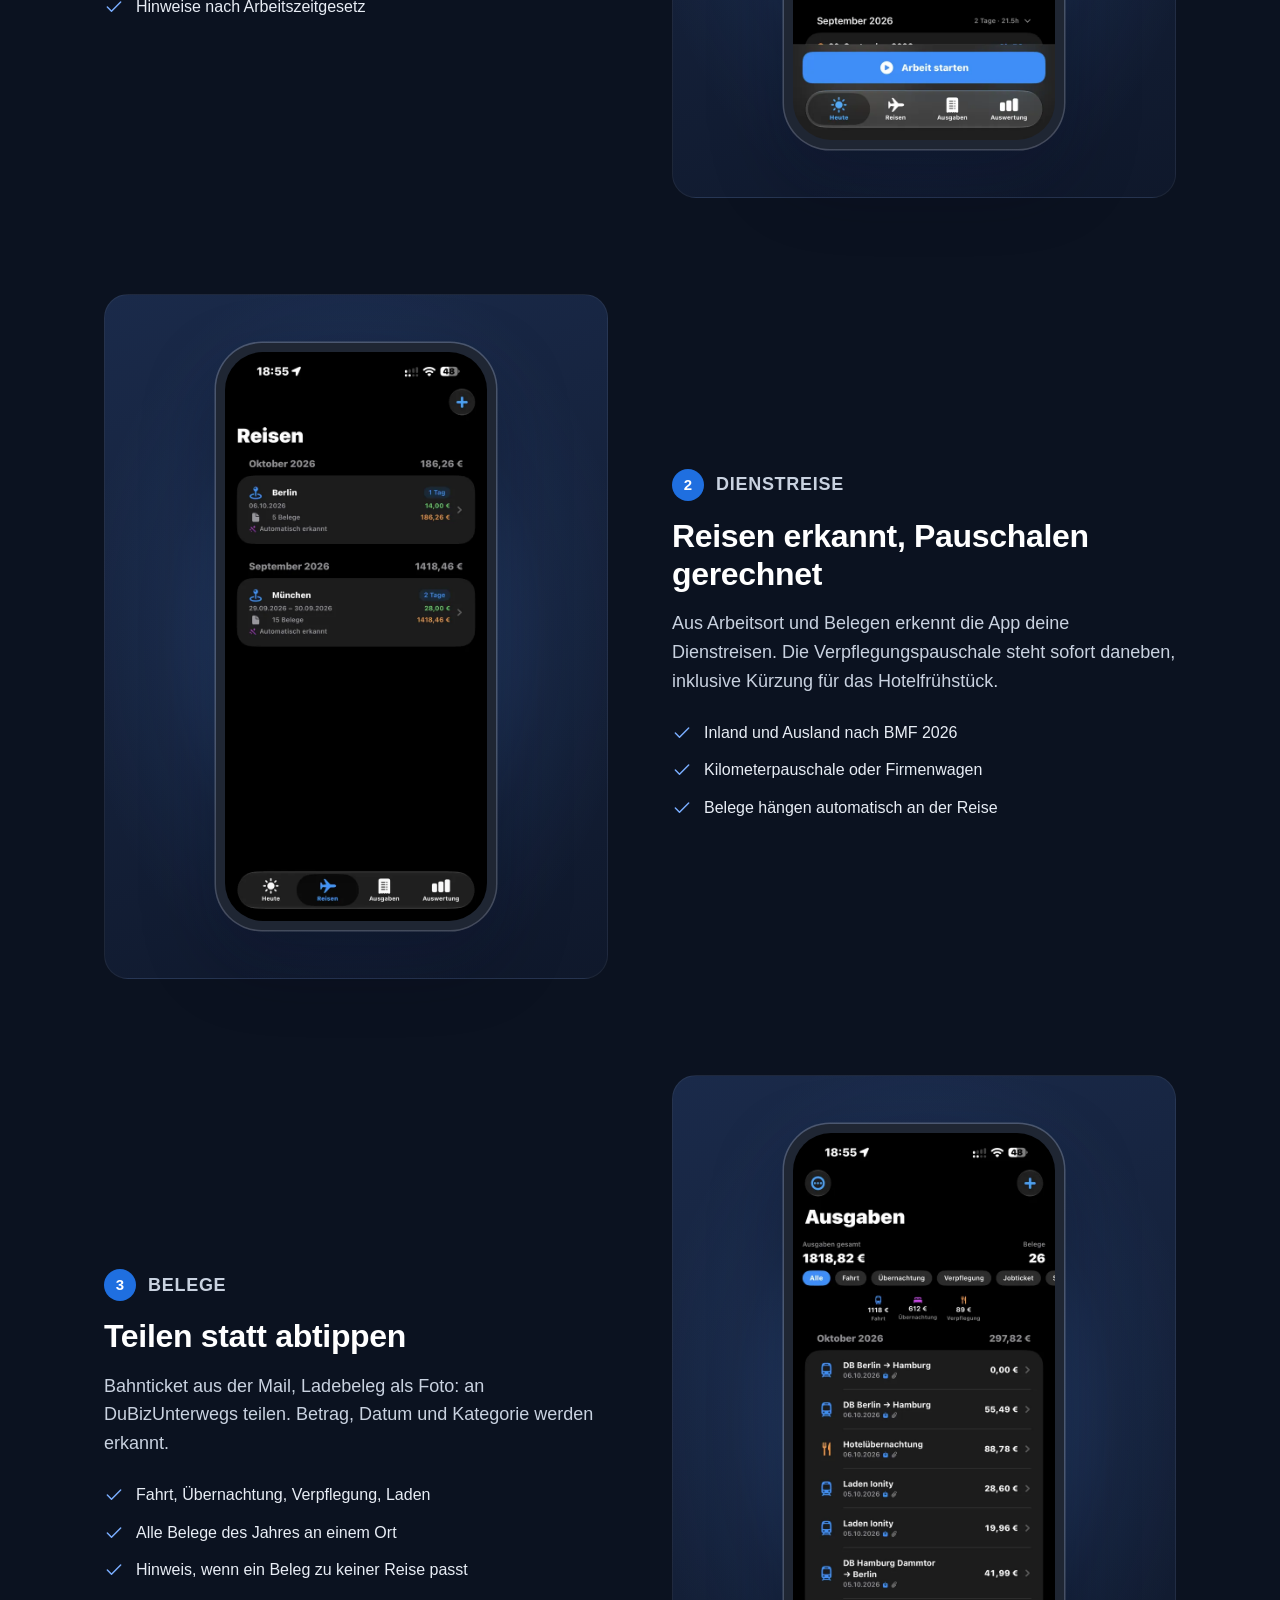
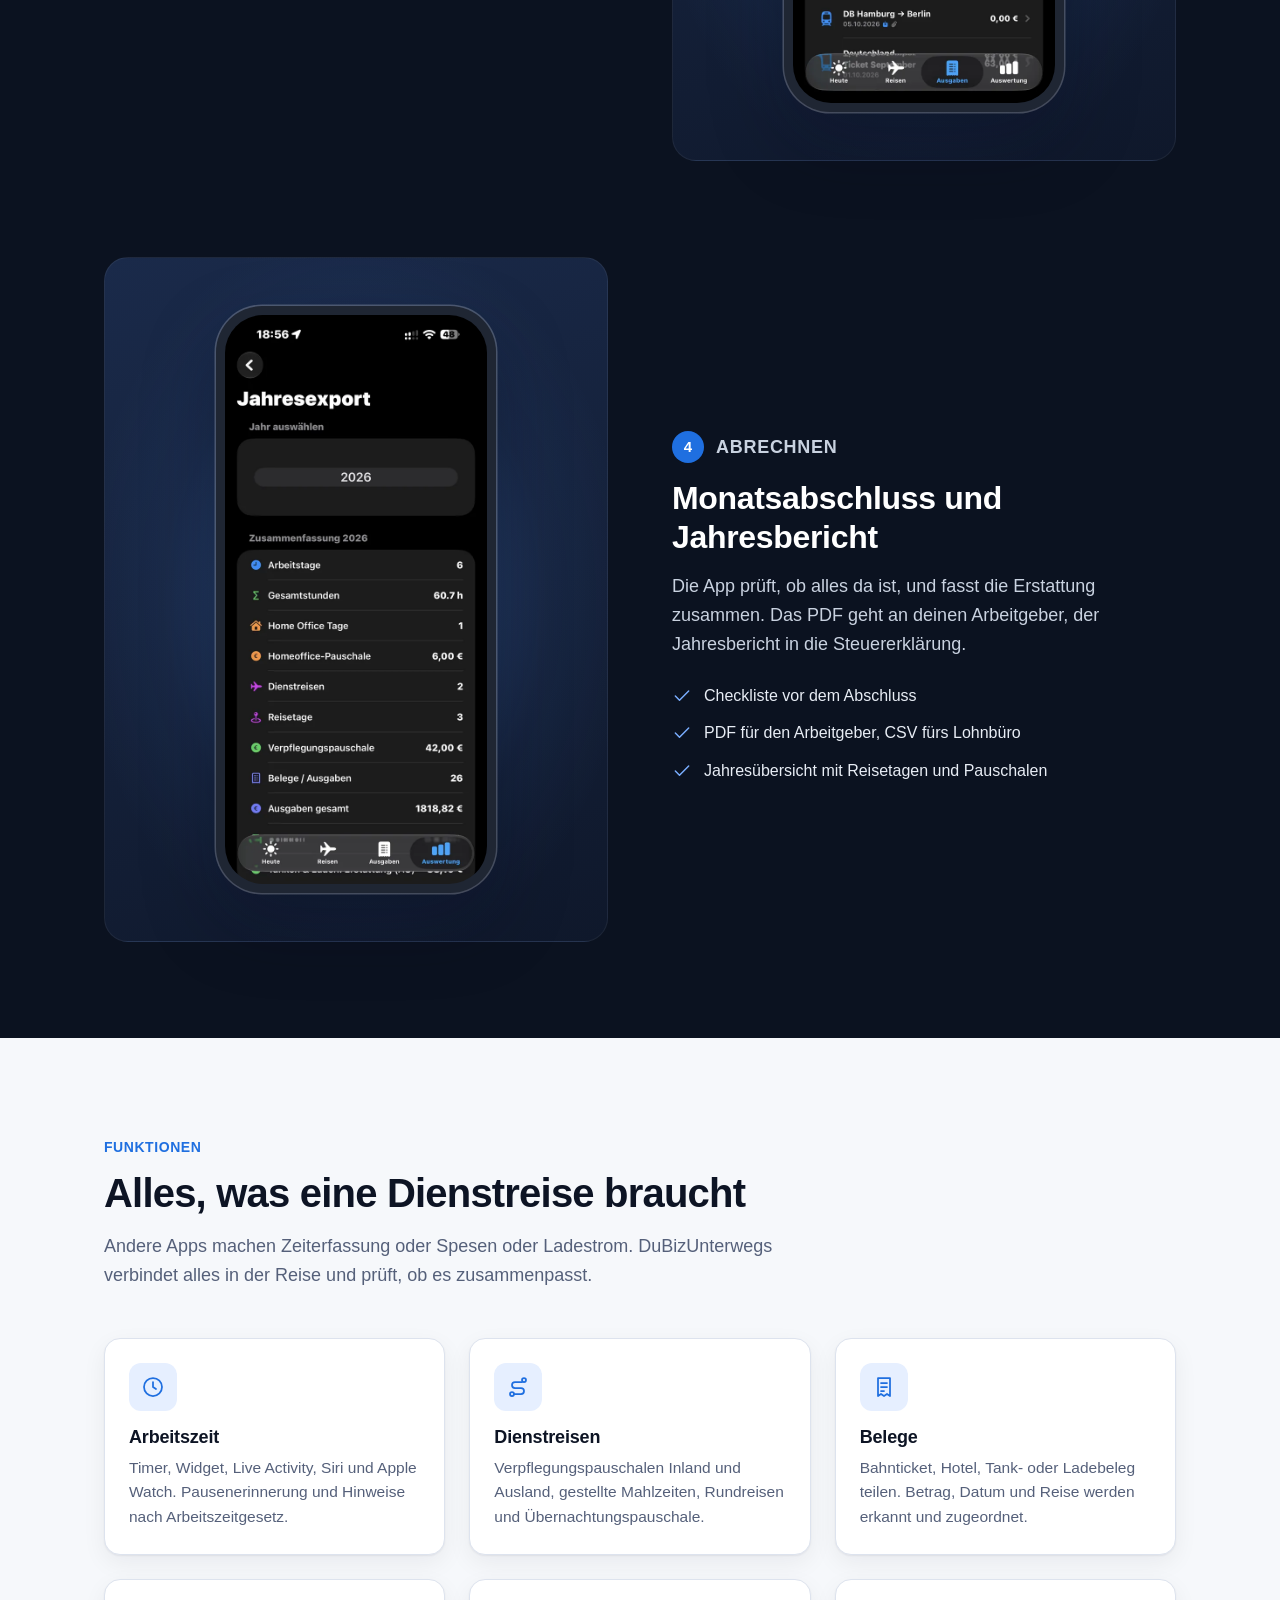
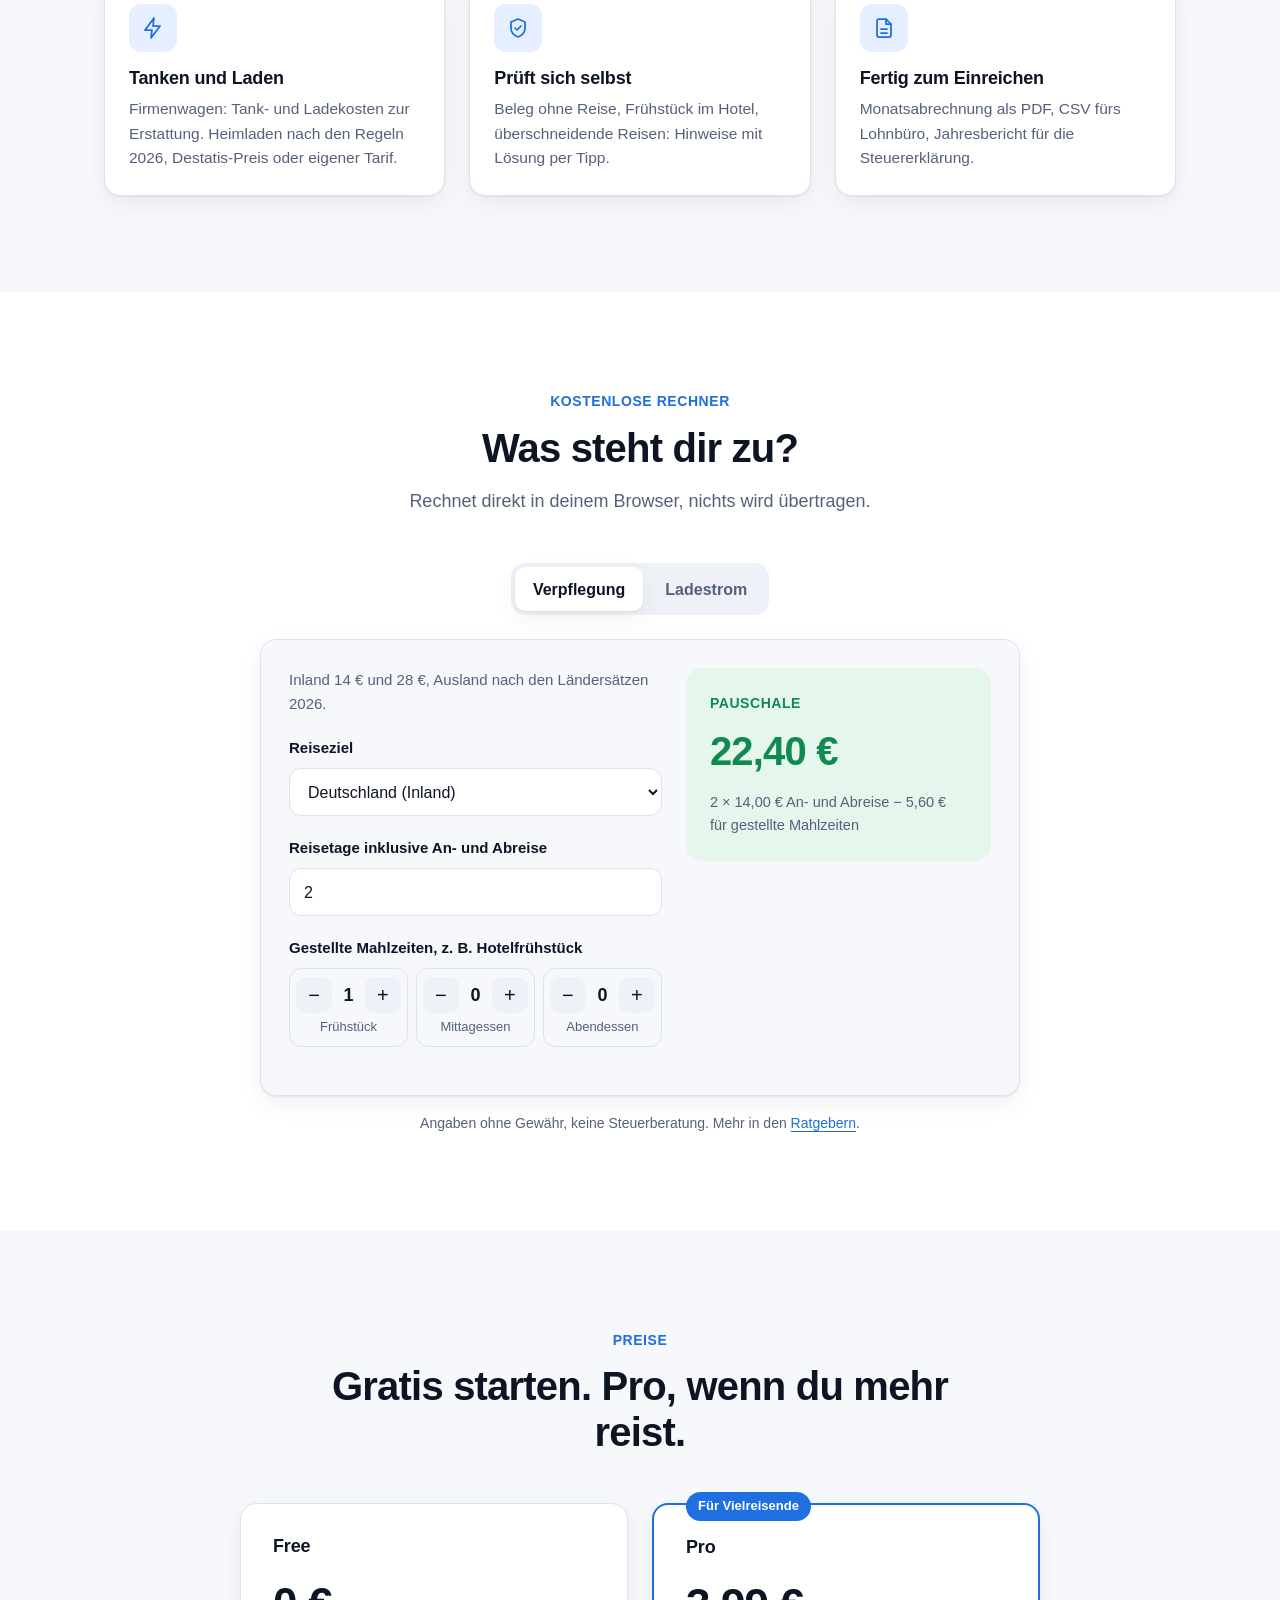
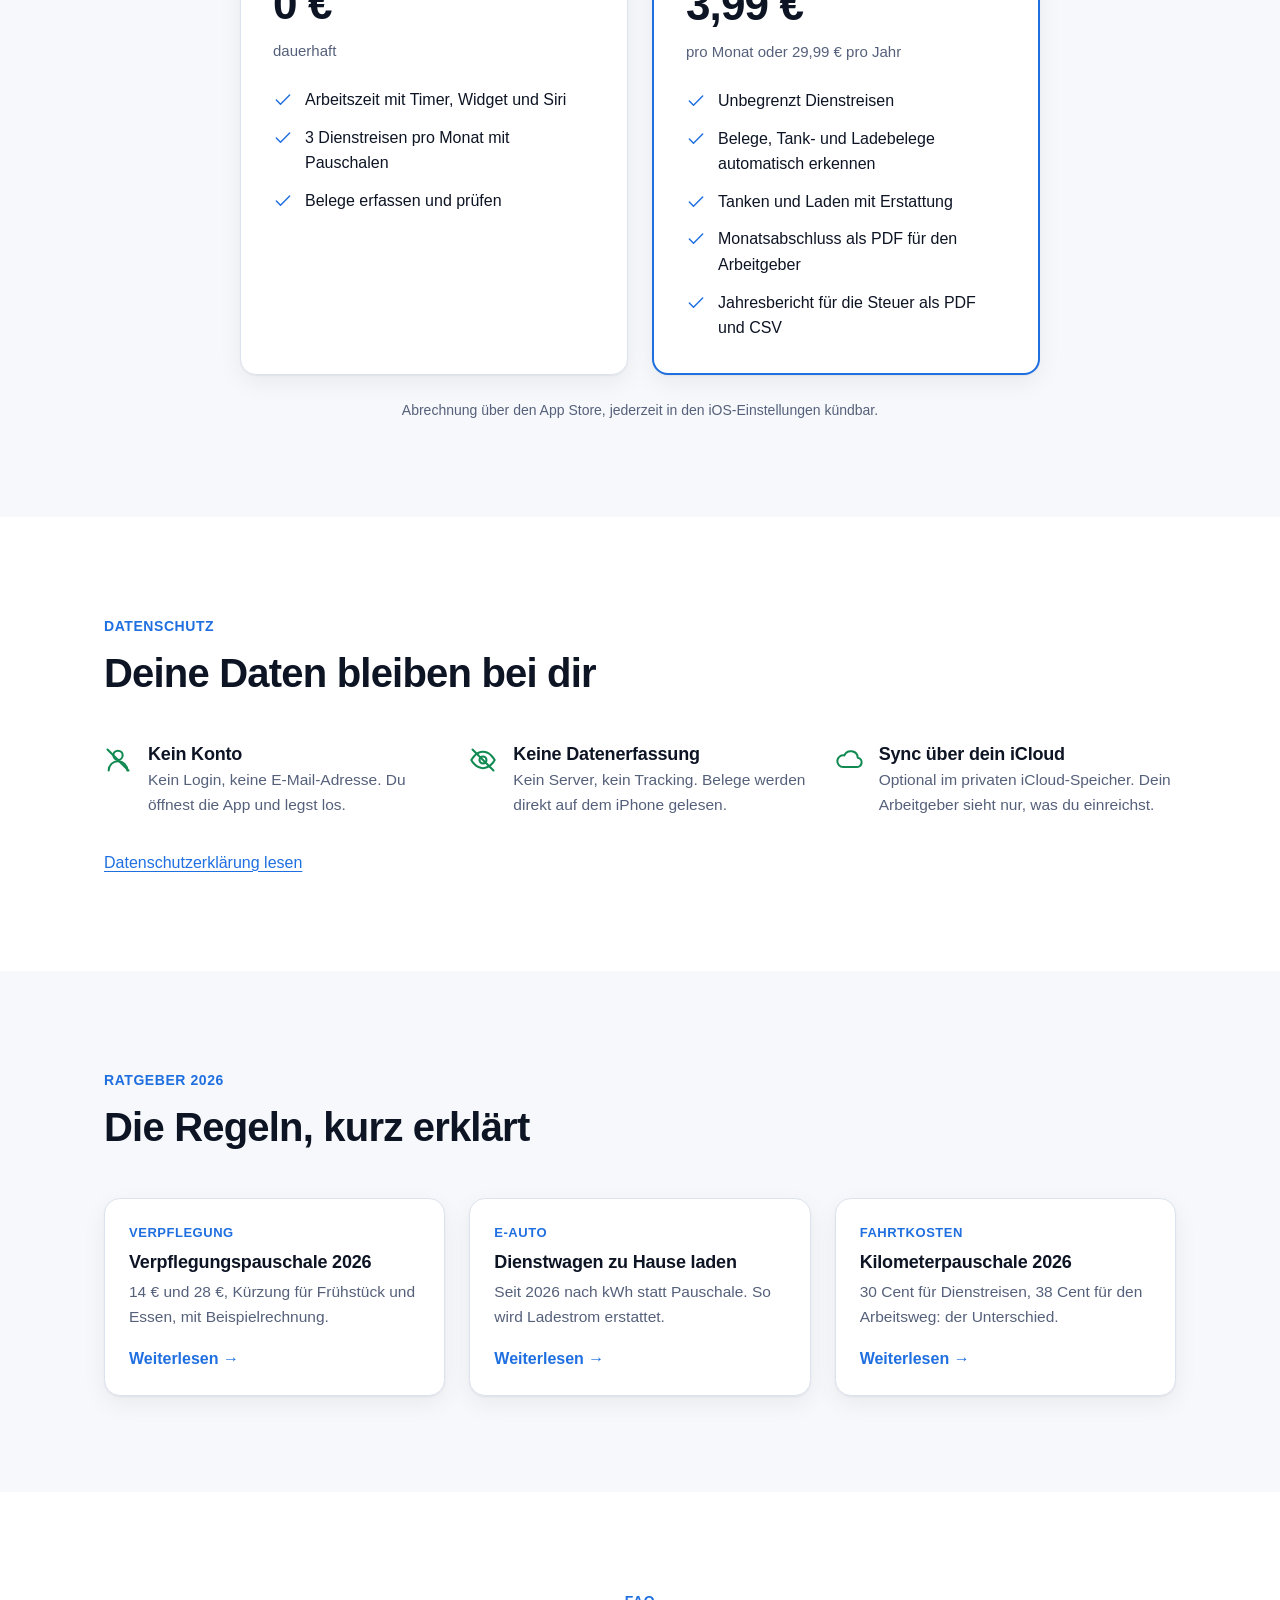
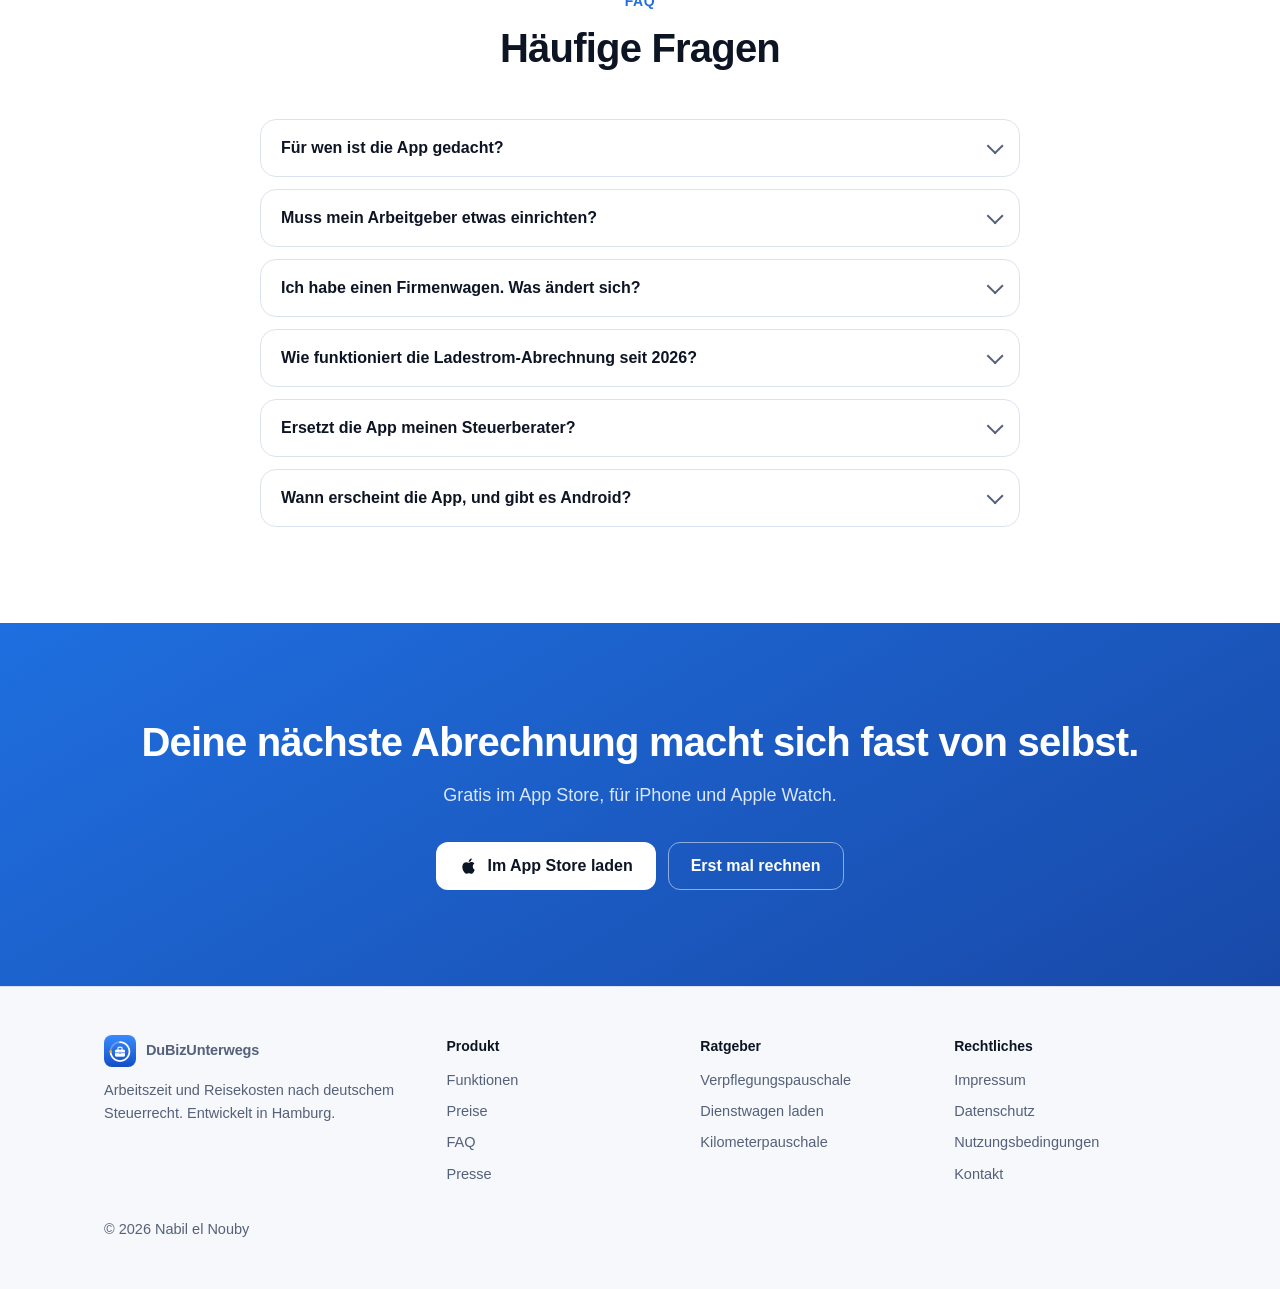
==== commit 7b2933e2: "Website-Redesign: neues Designsystem, Launch-Erinnerung" ====
--- a/index.html
+++ b/index.html
@@ -3,307 +3,403 @@
 <head>
 <meta charset="utf-8">
 <meta name="viewport" content="width=device-width, initial-scale=1">
-<title>DuBizUnterwegs – Arbeitszeit, Reisekosten, Tanken & Laden in einer App</title>
+<title>DuBizUnterwegs – Reisekosten abrechnen, ohne zu rechnen</title>
 <meta name="description" content="Die iPhone-App für alle, die beruflich unterwegs sind: Arbeitszeit, Dienstreisen, Belege, Kilometer, Tanken und Ladestrom – nach deutschem Steuerrecht, fertig zum Einreichen. Mit Rechnern für Ladestrom 2026 und Verpflegungspauschalen.">
 <meta property="og:title" content="DuBizUnterwegs – Zeit, Reise, Belege und Tanken in einem Rutsch">
 <meta property="og:description" content="Arbeitszeit und Reisekosten nach deutschem Steuerrecht. Deine Daten bleiben auf deinem iPhone.">
 <meta property="og:type" content="website">
 <meta name="msvalidate.01" content="0D21B90125D79EEB693BC7772137F9A1" />
-<link rel="canonical" href="https://n-elnouby.github.io/dubizunterwegs/">
-<meta property="og:url" content="https://n-elnouby.github.io/dubizunterwegs/">
-<meta property="og:image" content="https://n-elnouby.github.io/dubizunterwegs/img/heute.webp">
+<link rel="canonical" href="https://dubizunterwegs.de/">
+<meta property="og:url" content="https://dubizunterwegs.de/">
+<meta property="og:image" content="https://dubizunterwegs.de/img/og.png">
+<meta name="twitter:image" content="https://dubizunterwegs.de/img/og.png">
 <meta name="apple-itunes-app" content="app-id=6760576836">
-<link rel="icon" href="img/icon.png">
-<script type="application/ld+json">{"@context": "https://schema.org", "@type": "SoftwareApplication", "name": "DuBizUnterwegs: Reisekosten", "alternateName": "DuBizUnterwegs", "operatingSystem": "iOS, watchOS", "applicationCategory": "BusinessApplication", "inLanguage": "de", "description": "Arbeitszeit, Dienstreisen, Belege, Kilometer, Tank- und Ladevorgänge erfassen und Pauschalen nach deutschem Steuerrecht berechnen. Monats-PDF für den Arbeitgeber.", "url": "https://n-elnouby.github.io/dubizunterwegs/", "downloadUrl": "https://apps.apple.com/de/app/id6760576836", "image": "https://n-elnouby.github.io/dubizunterwegs/img/icon.png", "author": {"@type": "Person", "name": "Nabil el Nouby"}, "offers": [{"@type": "Offer", "price": "0", "priceCurrency": "EUR", "name": "Free"}, {"@type": "Offer", "price": "3.99", "priceCurrency": "EUR", "name": "Pro monatlich"}, {"@type": "Offer", "price": "29.99", "priceCurrency": "EUR", "name": "Pro jährlich"}]}</script>
+<link rel="icon" type="image/png" href="img/icon.png">
+<script type="application/ld+json">{"@context": "https://schema.org", "@type": "SoftwareApplication", "name": "DuBizUnterwegs: Reisekosten", "alternateName": "DuBizUnterwegs", "operatingSystem": "iOS, watchOS", "applicationCategory": "BusinessApplication", "inLanguage": "de", "description": "Arbeitszeit, Dienstreisen, Belege, Kilometer, Tank- und Ladevorgänge erfassen und Pauschalen nach deutschem Steuerrecht berechnen. Monats-PDF für den Arbeitgeber.", "url": "https://dubizunterwegs.de/", "downloadUrl": "https://apps.apple.com/de/app/id6760576836", "image": "https://dubizunterwegs.de/img/icon.png", "author": {"@type": "Person", "name": "Nabil el Nouby"}, "offers": [{"@type": "Offer", "price": "0", "priceCurrency": "EUR", "name": "Free"}, {"@type": "Offer", "price": "3.99", "priceCurrency": "EUR", "name": "Pro monatlich"}, {"@type": "Offer", "price": "29.99", "priceCurrency": "EUR", "name": "Pro jährlich"}]}</script>
+<meta property="og:site_name" content="DuBizUnterwegs">
+<meta property="og:locale" content="de_DE">
+<meta name="twitter:card" content="summary_large_image">
+<meta name="theme-color" content="#0b1220">
+<link rel="apple-touch-icon" href="img/icon.png">
 <link rel="stylesheet" href="style.css">
-<style>
-.hero-shot{display:flex;justify-content:center}
-.hero-shot img{width:300px;max-width:78vw;height:auto;border-radius:44px;border:10px solid #0b0d12;box-shadow:0 30px 70px rgba(10,20,40,.28);background:#000}
-.showcase{background:#0b1220;color:#e8edf5;padding:88px 0}
-.showcase h2{color:#fff}
-.showcase .section-lead{color:#a9b4c6}
-.story{display:grid;grid-template-columns:1fr 1fr;gap:56px;align-items:center;margin-top:72px}
-.story:nth-of-type(even) .story-text{order:2}
-.story-text h3{font-size:clamp(24px,3vw,32px);margin:.2em 0 .4em;color:#fff;line-height:1.15}
-.story-text p{font-size:18px;color:#c9d2e0;max-width:30em}
-.story-text ul{margin:16px 0 0;padding:0;list-style:none}
-.story-text li{padding:6px 0 6px 28px;position:relative;color:#e8edf5}
-.story-text li::before{content:'';position:absolute;left:0;top:13px;width:14px;height:8px;border-left:2.5px solid #5b9bff;border-bottom:2.5px solid #5b9bff;transform:rotate(-45deg)}
-.step-no{color:#5b9bff;font-weight:700;font-size:14px;letter-spacing:.06em;text-transform:uppercase}
-.story-media{display:flex;justify-content:center;padding:40px 0;border-radius:28px;background:radial-gradient(60% 60% at 50% 50%,rgba(91,155,255,.45),rgba(91,155,255,.08) 70%,transparent),linear-gradient(160deg,#1a2a4a,#101a2e)}
-.phone{width:280px;max-width:72vw;border-radius:46px;padding:9px;background:#2b3240;box-shadow:0 0 0 1.5px rgba(255,255,255,.28),0 30px 80px rgba(0,0,0,.55)}
-.phone img,.phone video{display:block;width:100%;height:auto;border-radius:38px;background:#000}
-@media (max-width:820px){.story{grid-template-columns:1fr;gap:28px;margin-top:56px}.story:nth-of-type(even) .story-text{order:0}.story-media{padding:28px 0}}
-@media (prefers-color-scheme:dark){.showcase{background:#131b2b}}
-</style>
 </head>
 <body>
+<svg width="0" height="0" style="position:absolute" aria-hidden="true">
+  <symbol id="i-check" viewBox="0 0 24 24"><path d="M20 6 9 17l-5-5"/></symbol>
+  <symbol id="i-clock" viewBox="0 0 24 24"><circle cx="12" cy="12" r="9"/><path d="M12 7v5l3 2"/></symbol>
+  <symbol id="i-route" viewBox="0 0 24 24"><circle cx="6" cy="19" r="2"/><circle cx="18" cy="5" r="2"/><path d="M8 19h7a3 3 0 0 0 0-6H9a3 3 0 0 1 0-6h7"/></symbol>
+  <symbol id="i-receipt" viewBox="0 0 24 24"><path d="M6 3h12v18l-3-2-3 2-3-2-3 2z"/><path d="M9 8h6M9 12h6M9 16h3"/></symbol>
+  <symbol id="i-bolt" viewBox="0 0 24 24"><path d="M13 2 4 14h7l-1 8 9-12h-7z"/></symbol>
+  <symbol id="i-shield" viewBox="0 0 24 24"><path d="M12 3 5 6v6c0 4.5 3 7.5 7 9 4-1.5 7-4.5 7-9V6z"/><path d="m9 12 2 2 4-4"/></symbol>
+  <symbol id="i-doc" viewBox="0 0 24 24"><path d="M14 3H7a2 2 0 0 0-2 2v14a2 2 0 0 0 2 2h10a2 2 0 0 0 2-2V8z"/><path d="M14 3v5h5M9 13h6M9 17h6"/></symbol>
+  <symbol id="i-user" viewBox="0 0 24 24"><circle cx="12" cy="8" r="4"/><path d="M4 21a8 8 0 0 1 16 0"/><path d="M3 3l18 18"/></symbol>
+  <symbol id="i-cloud" viewBox="0 0 24 24"><path d="M7 18a5 5 0 1 1 1-9.9A6 6 0 0 1 19.5 10 4 4 0 0 1 18 18z"/></symbol>
+  <symbol id="i-eye" viewBox="0 0 24 24"><path d="M2 12s3.5-7 10-7 10 7 10 7-3.5 7-10 7S2 12 2 12z"/><circle cx="12" cy="12" r="3"/><path d="M3 3l18 18"/></symbol>
+  <symbol id="i-cal" viewBox="0 0 24 24"><rect x="3" y="5" width="18" height="16" rx="2"/><path d="M3 10h18M8 3v4M16 3v4"/></symbol>
+  <symbol id="i-apple" viewBox="0 0 24 24"><path d="M16.5 12.6c0-2.3 1.9-3.4 2-3.5-1.1-1.6-2.8-1.8-3.4-1.8-1.4-.1-2.8.9-3.5.9s-1.8-.8-3-.8C7 7.4 5.5 8.3 4.7 9.8c-1.6 2.8-.4 7 1.2 9.2.8 1.1 1.7 2.3 2.9 2.3 1.1 0 1.6-.7 3-.7s1.8.7 3 .7c1.2 0 2-1.1 2.8-2.2.9-1.3 1.2-2.5 1.2-2.6 0 0-2.3-.9-2.3-3.9zM14.3 5.8c.6-.8 1.1-1.8.9-2.8-.9 0-2 .6-2.6 1.4-.6.7-1.1 1.7-.9 2.7 1 .1 2-.5 2.6-1.3z" fill="currentColor" stroke="none"/></symbol>
+  <symbol id="i-calc" viewBox="0 0 24 24"><rect x="5" y="3" width="14" height="18" rx="2"/><path d="M8 7h8M8 12h2M14 12h2M8 16h2M14 16h2"/></symbol>
+</svg>
+<a class="skip" href="#main">Zum Inhalt springen</a>
 
 <header class="site">
   <div class="wrap">
-    <a class="brand" href="index.html"><span class="logo">D</span> DuBizUnterwegs</a>
-    <nav class="main">
-      <a href="#screenshots">Screenshots</a>
-      <a href="#funktionen">Funktionen</a>
+    <a class="brand" href="/"><img src="img/icon.png" width="32" height="32" alt=""> DuBizUnterwegs</a>
+    <nav class="main" aria-label="Hauptnavigation">
+      <a href="#ablauf">So geht's</a>
       <a href="#rechner">Rechner</a>
       <a href="#preise">Preise</a>
       <a href="#faq">FAQ</a>
-      <a class="cta" href="https://apps.apple.com/de/app/id6760576836">Laden</a>
+      <a class="cta" href="https://apps.apple.com/de/app/id6760576836" data-store="Laden" data-prelaunch="ics">Erinnern</a>
     </nav>
   </div>
 </header>
 
-<main>
+<main id="main">
 <section class="hero">
   <div class="wrap">
     <div>
-      <div class="eyebrow">Für Außendienst, Service und alle, die beruflich unterwegs sind</div>
-      <h1>Zeit, Reise, Belege und Tanken – in einem Rutsch.</h1>
-      <p class="lead">DuBizUnterwegs erfasst Arbeitszeit, Dienstreisen, Kilometer, Tank- und Ladevorgänge und rechnet die Pauschalen nach deutschem Steuerrecht. Am Monatsende hast du ein fertiges PDF für deinen Arbeitgeber.</p>
+      <p class="status" data-status><span class="dot" aria-hidden="true"></span><span data-status-text>Erscheint am 10. November 2026</span></p>
+      <h1>Reisekosten abrechnen, ohne zu rechnen.</h1>
+      <p class="lead">Arbeitszeit, Dienstreisen, Belege, Tanken und Laden in einer iPhone-App. DuBizUnterwegs rechnet die Pauschalen nach deutschem Steuerrecht und macht daraus am Monatsende ein fertiges PDF für deinen Arbeitgeber.</p>
       <div class="actions">
-        <a class="btn" href="https://apps.apple.com/de/app/id6760576836"> Im App Store laden</a>
-        <a class="btn secondary" href="#rechner">Ladestrom berechnen</a>
-      </div>
-      <p class="note">Kostenlos starten · iPhone · Deine Daten bleiben auf deinem Gerät</p>
-    </div>
-    <div class="hero-shot">
-      <img src="img/heute.webp" width="600" height="1304" alt="DuBizUnterwegs: Tab Heute mit Erfassen, Wochenstunden und Arbeitszeiten" fetchpriority="high">
-    </div>
-  </div>
-</section>
-
-<section id="screenshots" class="showcase">
-  <div class="wrap">
-    <h2>So läuft ein Monat mit DuBizUnterwegs</h2>
-    <p class="section-lead">Vier Momente, in denen dir die App Arbeit abnimmt. Alle Bilder sind echte Screenshots.</p>
-
-    <div class="story">
-      <div class="story-text">
-        <div class="step-no">1 · Unterwegs</div>
-        <h3>Arbeitszeit mit einem Tipp</h3>
-        <p>Morgens auf „Arbeit starten“, abends stoppen. Die Zeit läuft als Live Activity auf dem Sperrbildschirm und auf der Apple Watch mit.</p>
-        <ul><li>Wochenstunden im Blick, hier 6,8 von 40 h</li><li>Pausen und Homeoffice werden mitgezählt</li><li>Hinweise nach Arbeitszeitgesetz</li></ul>
-      </div>
-      <div class="story-media"><div class="phone"><img src="img/heute.webp" width="600" height="1304" loading="lazy" alt="Tab Heute: Erfassen, Wochenstunden und Arbeitszeiten im Oktober"></div></div>
-    </div>
-
-    <div class="story">
-      <div class="story-text">
-        <div class="step-no">2 · Dienstreise</div>
-        <h3>Reisen werden erkannt, Pauschalen gerechnet</h3>
-        <p>Aus Arbeitsort und Belegen erkennt die App deine Dienstreisen. Die Verpflegungspauschale steht sofort daneben, inklusive Kürzung für das Hotelfrühstück.</p>
-        <ul><li>Berlin, 1 Tag: 14,00 € Pauschale</li><li>München, 2 Tage: 28,00 € Pauschale</li><li>Belege hängen automatisch an der Reise</li></ul>
-      </div>
-      <div class="story-media"><div class="phone"><img src="img/reisen.webp" width="600" height="1304" loading="lazy" alt="Tab Reisen: Berlin und München mit Pauschalen und automatisch zugeordneten Belegen"></div></div>
-    </div>
-
-    <div class="story">
-      <div class="story-text">
-        <div class="step-no">3 · Belege</div>
-        <h3>Belege teilen statt abtippen</h3>
-        <p>Bahnticket aus der Mail, Ladebeleg als Foto: einfach an DuBizUnterwegs teilen. Betrag, Datum und Kategorie werden erkannt.</p>
-        <ul><li>Fahrt, Übernachtung, Verpflegung, Laden</li><li>26 Belege im Jahr, alle an einem Ort</li><li>Hinweis, wenn ein Beleg zu keiner Reise passt</li></ul>
-      </div>
-      <div class="story-media"><div class="phone"><img src="img/ausgaben.webp" width="600" height="1304" loading="lazy" alt="Tab Ausgaben: Bahnfahrten, Hotel und Ladevorgänge im Oktober"></div></div>
-    </div>
-
-    <div class="story">
-      <div class="story-text">
-        <div class="step-no">4 · Monatsende</div>
-        <h3>Ein Tipp zur fertigen Abrechnung</h3>
-        <p>Der Monatsabschluss prüft, ob alles da ist, und fasst die Erstattung zusammen. Das PDF geht direkt an deinen Arbeitgeber.</p>
-        <ul><li>Checkliste: Arbeitstage, Reisen, Nachweise</li><li>Pauschalen, Tanken &amp; Laden, Abos in einer Summe</li><li>Jahresbericht für die Steuererklärung</li></ul>
-      </div>
-      <div class="story-media"><div class="phone"><img src="img/monatsabschluss.webp" width="600" height="1304" loading="lazy" alt="Monatsabschluss September 2026 mit Checkliste und Erstattung gesamt"></div></div>
-    </div>
-  </div>
-</section>
-
-<section class="alt" id="funktionen">
-  <div class="wrap">
-    <h2>Eine Dienstreise. Alles dran.</h2>
-    <p class="section-lead">Andere Apps machen Zeiterfassung oder Spesen oder Ladestrom. DuBizUnterwegs verbindet alles in der Reise – und prüft, ob es zusammenpasst.</p>
+        <a class="btn" href="https://apps.apple.com/de/app/id6760576836" data-store="Im App Store laden" data-prelaunch="ics"><svg class="icon" aria-hidden="true"><use href="#i-cal"/></svg><span>Zum Launch erinnern</span></a>
+        <a class="btn secondary" href="#rechner"><svg class="icon" aria-hidden="true"><use href="#i-calc"/></svg>Pauschale berechnen</a>
+      </div>
+      <ul class="trust">
+        <li><svg class="icon" aria-hidden="true"><use href="#i-check"/></svg>Regeln 2026</li>
+        <li><svg class="icon" aria-hidden="true"><use href="#i-check"/></svg>Kein Konto, keine Datenerfassung</li>
+        <li><svg class="icon" aria-hidden="true"><use href="#i-check"/></svg>Gratis starten</li>
+      </ul>
+    </div>
+    <div class="hero-visual">
+      <div class="phone"><img src="img/monatsabschluss.webp" width="600" height="1304" fetchpriority="high" alt="Monatsabschluss September 2026: Checkliste erfüllt, Erstattung gesamt 1.549,00 Euro, Button PDF an Arbeitgeber senden"></div>
+    </div>
+  </div>
+</section>
+
+<section id="ablauf" class="showcase">
+  <div class="wrap">
+    <div class="section-head">
+      <p class="eyebrow">So geht's</p>
+      <h2>Vier Schritte, ein Monat erledigt</h2>
+      <p>Echte Screenshots aus der App. Du erfasst unterwegs, den Rest übernimmt DuBizUnterwegs.</p>
+    </div>
+    <div class="stories">
+      <article class="story">
+        <div class="story-text">
+          <p class="step"><b>1</b>Unterwegs</p>
+          <h3>Arbeitszeit mit einem Tipp</h3>
+          <p>Morgens „Arbeit starten“, abends stoppen. Die Zeit läuft als Live Activity auf dem Sperrbildschirm und auf der Apple Watch mit.</p>
+          <ul class="checks">
+            <li><svg class="icon" aria-hidden="true"><use href="#i-check"/></svg>Wochenstunden immer im Blick</li>
+            <li><svg class="icon" aria-hidden="true"><use href="#i-check"/></svg>Pausen und Homeoffice werden mitgezählt</li>
+            <li><svg class="icon" aria-hidden="true"><use href="#i-check"/></svg>Hinweise nach Arbeitszeitgesetz</li>
+          </ul>
+        </div>
+        <div class="story-media"><div class="phone"><img src="img/heute.webp" width="600" height="1304" loading="lazy" alt="Tab Heute mit Erfassen, Wochenstunden 6,8 von 40 und Arbeitszeiten im Oktober"></div></div>
+      </article>
+      <article class="story">
+        <div class="story-text">
+          <p class="step"><b>2</b>Dienstreise</p>
+          <h3>Reisen erkannt, Pauschalen gerechnet</h3>
+          <p>Aus Arbeitsort und Belegen erkennt die App deine Dienstreisen. Die Verpflegungspauschale steht sofort daneben, inklusive Kürzung für das Hotelfrühstück.</p>
+          <ul class="checks">
+            <li><svg class="icon" aria-hidden="true"><use href="#i-check"/></svg>Inland und Ausland nach BMF 2026</li>
+            <li><svg class="icon" aria-hidden="true"><use href="#i-check"/></svg>Kilometerpauschale oder Firmenwagen</li>
+            <li><svg class="icon" aria-hidden="true"><use href="#i-check"/></svg>Belege hängen automatisch an der Reise</li>
+          </ul>
+        </div>
+        <div class="story-media"><div class="phone"><img src="img/reisen.webp" width="600" height="1304" loading="lazy" alt="Tab Reisen: Berlin mit 14 Euro und München mit 28 Euro Pauschale, Belege automatisch erkannt"></div></div>
+      </article>
+      <article class="story">
+        <div class="story-text">
+          <p class="step"><b>3</b>Belege</p>
+          <h3>Teilen statt abtippen</h3>
+          <p>Bahnticket aus der Mail, Ladebeleg als Foto: an DuBizUnterwegs teilen. Betrag, Datum und Kategorie werden erkannt.</p>
+          <ul class="checks">
+            <li><svg class="icon" aria-hidden="true"><use href="#i-check"/></svg>Fahrt, Übernachtung, Verpflegung, Laden</li>
+            <li><svg class="icon" aria-hidden="true"><use href="#i-check"/></svg>Alle Belege des Jahres an einem Ort</li>
+            <li><svg class="icon" aria-hidden="true"><use href="#i-check"/></svg>Hinweis, wenn ein Beleg zu keiner Reise passt</li>
+          </ul>
+        </div>
+        <div class="story-media"><div class="phone"><img src="img/ausgaben.webp" width="600" height="1304" loading="lazy" alt="Tab Ausgaben mit Bahnfahrten, Hotel und Ladevorgängen im Oktober"></div></div>
+      </article>
+      <article class="story">
+        <div class="story-text">
+          <p class="step"><b>4</b>Abrechnen</p>
+          <h3>Monatsabschluss und Jahresbericht</h3>
+          <p>Die App prüft, ob alles da ist, und fasst die Erstattung zusammen. Das PDF geht an deinen Arbeitgeber, der Jahresbericht in die Steuererklärung.</p>
+          <ul class="checks">
+            <li><svg class="icon" aria-hidden="true"><use href="#i-check"/></svg>Checkliste vor dem Abschluss</li>
+            <li><svg class="icon" aria-hidden="true"><use href="#i-check"/></svg>PDF für den Arbeitgeber, CSV fürs Lohnbüro</li>
+            <li><svg class="icon" aria-hidden="true"><use href="#i-check"/></svg>Jahresübersicht mit Reisetagen und Pauschalen</li>
+          </ul>
+        </div>
+        <div class="story-media"><div class="phone"><img src="img/jahresexport.webp" width="600" height="1304" loading="lazy" alt="Jahresexport 2026 mit Arbeitstagen, Dienstreisen, Verpflegungspauschale und Ausgaben"></div></div>
+      </article>
+    </div>
+  </div>
+</section>
+
+<section id="funktionen">
+  <div class="wrap">
+    <div class="section-head">
+      <p class="eyebrow">Funktionen</p>
+      <h2>Alles, was eine Dienstreise braucht</h2>
+      <p>Andere Apps machen Zeiterfassung oder Spesen oder Ladestrom. DuBizUnterwegs verbindet alles in der Reise und prüft, ob es zusammenpasst.</p>
+    </div>
     <div class="grid">
-      <div class="feature"><div class="ic">⏱</div><h3>Arbeitszeit mit einem Tipp</h3><p>Timer, Widget, Live-Aktivität und Siri. Warnungen nach Arbeitszeitgesetz und Pausenerinnerung.</p></div>
-      <div class="feature"><div class="ic">✈︎</div><h3>Dienstreisen mit Pauschalen</h3><p>Verpflegungspauschalen Inland und Ausland (BMF 2026), gestellte Mahlzeiten, Rundreisen, Übernachtungspauschale.</p></div>
-      <div class="feature"><div class="ic">🧾</div><h3>Belege automatisch erkannt</h3><p>Bahnticket, Hotel, Tank- oder Ladebeleg teilen – Betrag, Datum und Reise werden erkannt und zugeordnet.</p></div>
-      <div class="feature"><div class="ic">⛽</div><h3>Tanken & Laden</h3><p>Firmenwagen: Tank- und Ladekosten zur Erstattung. Heimladen nach den Regeln 2026 – Destatis-Preis oder eigener Tarif.</p></div>
-      <div class="feature"><div class="ic">✓</div><h3>Prüft sich selbst</h3><p>Hinweise statt Fehler: Beleg ohne Reise, Frühstück im Hotel, Reisen, die sich überschneiden – mit Lösung per Tipp.</p></div>
-      <div class="feature"><div class="ic">📄</div><h3>Fertig zum Einreichen</h3><p>Monatsabrechnung als PDF für den Arbeitgeber, CSV fürs Lohnbüro, Jahresbericht für die Steuererklärung.</p></div>
-    </div>
-  </div>
-</section>
-
-<section>
-  <div class="wrap">
-    <h2>So funktioniert's</h2>
-    <p class="section-lead">Kein Konto, keine Einrichtung im Unternehmen. Einfach loslegen.</p>
-    <div class="steps">
-      <div class="step"><h3>Unterwegs erfassen</h3><p>Timer starten, Reise anlegen, Belege aus Mail oder Fotos teilen.</p></div>
-      <div class="step"><h3>App rechnet und prüft</h3><p>Pauschalen, Kilometer, Erstattungen – und Hinweise, wenn etwas fehlt.</p></div>
-      <div class="step"><h3>Monat abschließen</h3><p>PDF an den Arbeitgeber, CSV ans Lohnbüro. Fertig.</p></div>
-    </div>
-  </div>
-</section>
-
-<section class="alt" id="rechner">
-  <div class="wrap">
-    <h2>Kostenlose Rechner</h2>
-    <p class="section-lead">Die Rechner laufen vollständig in deinem Browser – nichts wird übertragen. Angaben ohne Gewähr, keine Steuerberatung.</p>
-    <div class="calcs">
-
-      <div class="calc" id="ladestrom">
-        <h3>Dienstwagen zuhause laden 2026</h3>
-        <p class="hint">Seit 2026 gibt es keine Monatspauschale mehr: Erstattet werden die tatsächlich geladenen kWh, gemessen mit Wallbox- oder Fahrzeugzähler.</p>
-        <div class="field">
-          <label for="kwh">Geladene Energie im Monat (kWh)</label>
-          <input id="kwh" type="number" inputmode="decimal" min="0" step="0.1" value="250">
-        </div>
-        <div class="field">
-          <label>Strompreis</label>
-          <div class="toggle">
-            <label><input type="radio" name="pmode" value="destatis" checked> Destatis-Durchschnitt (0,34 €/kWh)</label>
-            <label><input type="radio" name="pmode" value="tarif"> Eigener Tarif</label>
+      <div class="card feature"><div class="ic"><svg class="icon" aria-hidden="true"><use href="#i-clock"/></svg></div><h3>Arbeitszeit</h3><p>Timer, Widget, Live Activity, Siri und Apple Watch. Pausenerinnerung und Hinweise nach Arbeitszeitgesetz.</p></div>
+      <div class="card feature"><div class="ic"><svg class="icon" aria-hidden="true"><use href="#i-route"/></svg></div><h3>Dienstreisen</h3><p>Verpflegungspauschalen Inland und Ausland, gestellte Mahlzeiten, Rundreisen und Übernachtungspauschale.</p></div>
+      <div class="card feature"><div class="ic"><svg class="icon" aria-hidden="true"><use href="#i-receipt"/></svg></div><h3>Belege</h3><p>Bahnticket, Hotel, Tank- oder Ladebeleg teilen. Betrag, Datum und Reise werden erkannt und zugeordnet.</p></div>
+      <div class="card feature"><div class="ic"><svg class="icon" aria-hidden="true"><use href="#i-bolt"/></svg></div><h3>Tanken und Laden</h3><p>Firmenwagen: Tank- und Ladekosten zur Erstattung. Heimladen nach den Regeln 2026, Destatis-Preis oder eigener Tarif.</p></div>
+      <div class="card feature"><div class="ic"><svg class="icon" aria-hidden="true"><use href="#i-shield"/></svg></div><h3>Prüft sich selbst</h3><p>Beleg ohne Reise, Frühstück im Hotel, überschneidende Reisen: Hinweise mit Lösung per Tipp.</p></div>
+      <div class="card feature"><div class="ic"><svg class="icon" aria-hidden="true"><use href="#i-doc"/></svg></div><h3>Fertig zum Einreichen</h3><p>Monatsabrechnung als PDF, CSV fürs Lohnbüro, Jahresbericht für die Steuererklärung.</p></div>
+    </div>
+  </div>
+</section>
+
+<section id="rechner" class="band">
+  <div class="wrap">
+    <div class="section-head center">
+      <p class="eyebrow">Kostenlose Rechner</p>
+      <h2>Was steht dir zu?</h2>
+      <p>Rechnet direkt in deinem Browser, nichts wird übertragen.</p>
+    </div>
+    <div class="calc-shell">
+      <div class="tabs" role="tablist" aria-label="Rechner auswählen">
+        <button role="tab" id="tab-vp" aria-controls="verpflegung" aria-selected="true">Verpflegung</button>
+        <button role="tab" id="tab-ls" aria-controls="ladestrom" aria-selected="false" tabindex="-1">Ladestrom</button>
+      </div>
+
+      <div class="card calc" id="verpflegung" role="tabpanel" aria-labelledby="tab-vp">
+        <div>
+          <p class="hint">Inland 14 € und 28 €, Ausland nach den Ländersätzen 2026.</p>
+          <div class="field"><label for="land">Reiseziel</label><select id="land"></select></div>
+          <div class="field"><label for="tage">Reisetage inklusive An- und Abreise</label><input id="tage" type="number" inputmode="numeric" min="1" max="60" step="1" value="2"></div>
+          <div class="field" id="achtField"><label class="check"><input type="checkbox" id="acht" checked> Mehr als 8 Stunden unterwegs</label></div>
+          <div class="field">
+            <span class="label" id="meals-label">Gestellte Mahlzeiten, z. B. Hotelfrühstück</span>
+            <div class="steppers" role="group" aria-labelledby="meals-label">
+              <div class="stepper"><div class="row"><button type="button" data-step="fr" data-d="-1" aria-label="Frühstück weniger">−</button><output id="fr-o">1</output><button type="button" data-step="fr" data-d="1" aria-label="Frühstück mehr">+</button></div><small>Frühstück</small><input type="hidden" id="fr" value="1"></div>
+              <div class="stepper"><div class="row"><button type="button" data-step="mi" data-d="-1" aria-label="Mittagessen weniger">−</button><output id="mi-o">0</output><button type="button" data-step="mi" data-d="1" aria-label="Mittagessen mehr">+</button></div><small>Mittagessen</small><input type="hidden" id="mi" value="0"></div>
+              <div class="stepper"><div class="row"><button type="button" data-step="ab" data-d="-1" aria-label="Abendessen weniger">−</button><output id="ab-o">0</output><button type="button" data-step="ab" data-d="1" aria-label="Abendessen mehr">+</button></div><small>Abendessen</small><input type="hidden" id="ab" value="0"></div>
+            </div>
           </div>
         </div>
-        <div class="field" id="tarifField" hidden>
-          <label for="tarif">Dein Arbeitspreis (€/kWh)</label>
-          <input id="tarif" type="number" inputmode="decimal" min="0" step="0.001" value="0.32">
-        </div>
-        <div class="result">
+        <div class="result" aria-live="polite">
+          <div class="label">Pauschale</div>
+          <div class="big" id="vpOut">22,40 €</div>
+          <div class="breakdown" id="vpBreak"></div>
+          <p class="warn" id="a1" hidden>EU-/EWR-Ausland oder Schweiz: A1-Bescheinigung vor Reiseantritt beantragen.</p>
+        </div>
+      </div>
+
+      <div class="card calc" id="ladestrom" role="tabpanel" aria-labelledby="tab-ls" hidden>
+        <div>
+          <p class="hint">Seit 2026 keine Monatspauschale mehr: Erstattet werden die geladenen kWh, gemessen über Wallbox oder Fahrzeug.</p>
+          <div class="field"><label for="kwh">Geladen im Monat (kWh)</label><input id="kwh" type="number" inputmode="decimal" min="0" step="0.1" value="250"></div>
+          <div class="field">
+            <span class="label">Strompreis</span>
+            <div class="seg">
+              <label><input type="radio" name="pmode" value="destatis" checked> Destatis 0,34 €</label>
+              <label><input type="radio" name="pmode" value="tarif"> Eigener Tarif</label>
+            </div>
+          </div>
+          <div class="field" id="tarifField" hidden><label for="tarif">Dein Arbeitspreis (€/kWh)</label><input id="tarif" type="number" inputmode="decimal" min="0" step="0.001" value="0.32"></div>
+        </div>
+        <div class="result" aria-live="polite">
+          <div class="label">Erstattung</div>
           <div class="big" id="ladeOut">85,00 €</div>
           <div class="breakdown" id="ladeBreak">250 kWh × 0,34 €/kWh</div>
-        </div>
-        <p class="warn" id="ladeWarn">Der Destatis-Preis gilt einheitlich für das ganze Kalenderjahr.</p>
-      </div>
-
-      <div class="calc" id="verpflegung">
-        <h3>Verpflegungspauschale berechnen</h3>
-        <p class="hint">Inland 14 € / 28 €, Ausland nach Ländersätzen ab 1.1.2026 (BMF-Schreiben vom 5.12.2025).</p>
-        <div class="field">
-          <label for="land">Reiseziel</label>
-          <select id="land"></select>
-        </div>
-        <div class="field">
-          <label for="tage">Reisetage (inkl. An- und Abreisetag)</label>
-          <input id="tage" type="number" min="1" max="60" step="1" value="2">
-        </div>
-        <div class="field" id="achtField">
-          <div class="toggle">
-            <label><input type="checkbox" id="acht" checked> mehr als 8 Stunden unterwegs</label>
-          </div>
-        </div>
-        <div class="field">
-          <label>Gestellte Mahlzeiten (z. B. Hotelfrühstück)</label>
-          <div class="inline">
-            <input id="fr" type="number" min="0" step="1" value="1" aria-label="Frühstück" title="Frühstück">
-            <input id="mi" type="number" min="0" step="1" value="0" aria-label="Mittagessen" title="Mittagessen">
-            <input id="ab" type="number" min="0" step="1" value="0" aria-label="Abendessen" title="Abendessen">
-          </div>
-          <div class="inline" style="font-size:13px;color:var(--muted)"><span>Frühstück</span><span>Mittagessen</span><span>Abendessen</span></div>
-        </div>
-        <div class="result">
-          <div class="big" id="vpOut">22,40 €</div>
-          <div class="breakdown" id="vpBreak"></div>
-        </div>
-        <p class="warn" id="a1" hidden>Reise ins EU-/EWR-Ausland oder die Schweiz: A1-Bescheinigung vor Reiseantritt beantragen.</p>
-      </div>
-
+          <p class="warn" id="ladeWarn">Der Destatis-Preis gilt einheitlich für das ganze Kalenderjahr.</p>
+        </div>
+      </div>
+      <p class="calc-note">Angaben ohne Gewähr, keine Steuerberatung. Mehr in den <a href="#ratgeber">Ratgebern</a>.</p>
     </div>
   </div>
 </section>
 
 <section id="preise">
   <div class="wrap">
-    <h2>Preise</h2>
-    <p class="section-lead">Kostenlos starten. Pro, wenn du mehr reist.</p>
+    <div class="section-head center">
+      <p class="eyebrow">Preise</p>
+      <h2>Gratis starten. Pro, wenn du mehr reist.</h2>
+    </div>
     <div class="pricing">
-      <div class="plan">
+      <div class="card plan">
         <h3>Free</h3>
         <div class="price">0 €</div>
-        <div class="per">für immer</div>
-        <ul>
-          <li>Arbeitszeit mit Timer, Widget und Siri</li>
-          <li>3 Dienstreisen pro Monat</li>
-          <li>Belege erfassen und prüfen</li>
+        <div class="per">dauerhaft</div>
+        <ul class="checks">
+          <li><svg class="icon" aria-hidden="true"><use href="#i-check"/></svg>Arbeitszeit mit Timer, Widget und Siri</li>
+          <li><svg class="icon" aria-hidden="true"><use href="#i-check"/></svg>3 Dienstreisen pro Monat mit Pauschalen</li>
+          <li><svg class="icon" aria-hidden="true"><use href="#i-check"/></svg>Belege erfassen und prüfen</li>
         </ul>
       </div>
-      <div class="plan pro">
+      <div class="card plan pro">
+        <span class="badge">Für Vielreisende</span>
         <h3>Pro</h3>
         <div class="price">3,99 €</div>
-        <div class="per">pro Monat · oder 29,99 € pro Jahr</div>
-        <ul>
-          <li>Unbegrenzt Dienstreisen</li>
-          <li>Tank-, Lade- und Belegerkennung</li>
-          <li>Monatsabrechnung als PDF und CSV</li>
-          <li>Jahresbericht für die Steuer</li>
+        <div class="per">pro Monat oder 29,99 € pro Jahr</div>
+        <ul class="checks">
+          <li><svg class="icon" aria-hidden="true"><use href="#i-check"/></svg>Unbegrenzt Dienstreisen</li>
+          <li><svg class="icon" aria-hidden="true"><use href="#i-check"/></svg>Belege, Tank- und Ladebelege automatisch erkennen</li>
+          <li><svg class="icon" aria-hidden="true"><use href="#i-check"/></svg>Tanken und Laden mit Erstattung</li>
+          <li><svg class="icon" aria-hidden="true"><use href="#i-check"/></svg>Monatsabschluss als PDF für den Arbeitgeber</li>
+          <li><svg class="icon" aria-hidden="true"><use href="#i-check"/></svg>Jahresbericht für die Steuer als PDF und CSV</li>
         </ul>
       </div>
     </div>
-    <p class="note" style="color:var(--muted);font-size:14px;margin-top:14px">Abrechnung über den App Store. Jederzeit in den iOS-Einstellungen kündbar.</p>
-  </div>
-</section>
-
-<section class="alt" id="datenschutz-kurz">
-  <div class="wrap">
-    <h2>Deine Daten bleiben bei dir</h2>
-    <p class="section-lead">Kein Konto, kein Server, kein Tracking. Alles liegt auf deinem iPhone und optional in deinem privaten iCloud-Speicher. Belege werden direkt auf dem Gerät gelesen. Dein Arbeitgeber sieht nur, was du selbst einreichst.</p>
-    <a href="datenschutz.html">Zur Datenschutzerklärung</a>
-  </div>
-</section>
-
-<section id="faq">
-  <div class="wrap">
-    <h2>Häufige Fragen</h2>
-    <details><summary>Für wen ist die App gedacht?</summary><p>Für Angestellte, die regelmäßig beim Kunden sind: Außendienst, Vertrieb, technischer Service, Montage, Beratung, Gutachter. Auch Selbstständige nutzen sie für Reisekosten und Kilometer.</p></details>
-    <details><summary>Muss mein Arbeitgeber etwas einrichten?</summary><p>Nein. Du nutzt die App für dich und reichst am Monatsende ein PDF oder eine CSV ein – so, wie dein Arbeitgeber es braucht.</p></details>
-    <details><summary>Ich habe einen Firmenwagen – was ändert sich?</summary><p>Für Fahrten mit dem Firmenwagen gibt es keine Kilometerpauschale. Dafür erstattet der Arbeitgeber Tank- und Ladekosten, die du privat bezahlt hast. Die App rechnet das automatisch, sobald du dein Fahrzeug als Firmenwagen anlegst.</p></details>
-    <details><summary>Wie funktioniert die Ladestrom-Abrechnung seit 2026?</summary><p>Monatliche Pauschalen für das Laden zuhause sind seit 1.1.2026 weggefallen. Erstattet werden die geladenen kWh, nachgewiesen über einen gesonderten Zähler – die Wallbox oder den Zähler im Fahrzeug. Als Preis gilt dein Tarif oder der Durchschnittspreis des Statistischen Bundesamts.</p></details>
-    <details><summary>Ersetzt die App meinen Steuerberater?</summary><p>Nein. Die App rechnet nach den aktuellen Regeln und Pauschbeträgen, ersetzt aber keine Steuerberatung. Prüfe die Ergebnisse und beachte die Reisekostenrichtlinie deines Unternehmens.</p></details>
-    <details><summary>Gibt es eine Android-Version?</summary><p>Noch nicht. Wenn du Interesse hast, schreib uns – das hilft bei der Planung.</p></details>
+    <p class="price-note">Abrechnung über den App Store, jederzeit in den iOS-Einstellungen kündbar.</p>
+  </div>
+</section>
+
+<section id="datenschutz-kurz" class="band">
+  <div class="wrap">
+    <div class="section-head">
+      <p class="eyebrow">Datenschutz</p>
+      <h2>Deine Daten bleiben bei dir</h2>
+    </div>
+    <div class="privacy">
+      <div class="item"><svg class="icon" aria-hidden="true"><use href="#i-user"/></svg><div><h3>Kein Konto</h3><p>Kein Login, keine E-Mail-Adresse. Du öffnest die App und legst los.</p></div></div>
+      <div class="item"><svg class="icon" aria-hidden="true"><use href="#i-eye"/></svg><div><h3>Keine Datenerfassung</h3><p>Kein Server, kein Tracking. Belege werden direkt auf dem iPhone gelesen.</p></div></div>
+      <div class="item"><svg class="icon" aria-hidden="true"><use href="#i-cloud"/></svg><div><h3>Sync über dein iCloud</h3><p>Optional im privaten iCloud-Speicher. Dein Arbeitgeber sieht nur, was du einreichst.</p></div></div>
+    </div>
+    <p style="margin-top:32px"><a href="datenschutz.html">Datenschutzerklärung lesen</a></p>
+  </div>
+</section>
+
+<section id="ratgeber">
+  <div class="wrap">
+    <div class="section-head">
+      <p class="eyebrow">Ratgeber 2026</p>
+      <h2>Die Regeln, kurz erklärt</h2>
+    </div>
+    <div class="guides">
+      <a class="card guide" href="verpflegungspauschale-2026.html"><span class="tag">Verpflegung</span><h3>Verpflegungspauschale 2026</h3><p>14 € und 28 €, Kürzung für Frühstück und Essen, mit Beispielrechnung.</p><span class="more">Weiterlesen →</span></a>
+      <a class="card guide" href="dienstwagen-laden-2026.html"><span class="tag">E-Auto</span><h3>Dienstwagen zu Hause laden</h3><p>Seit 2026 nach kWh statt Pauschale. So wird Ladestrom erstattet.</p><span class="more">Weiterlesen →</span></a>
+      <a class="card guide" href="kilometerpauschale-2026.html"><span class="tag">Fahrtkosten</span><h3>Kilometerpauschale 2026</h3><p>30 Cent für Dienstreisen, 38 Cent für den Arbeitsweg: der Unterschied.</p><span class="more">Weiterlesen →</span></a>
+    </div>
+  </div>
+</section>
+
+<section id="faq" class="band">
+  <div class="wrap">
+    <div class="section-head center">
+      <p class="eyebrow">FAQ</p>
+      <h2>Häufige Fragen</h2>
+    </div>
+    <div class="faq">
+      <details><summary>Für wen ist die App gedacht?</summary><p>Für Angestellte, die regelmäßig unterwegs sind: Außendienst, Vertrieb, technischer Service, Montage, Beratung, Gutachter. Auch Selbstständige nutzen sie für Reisekosten und Kilometer.</p></details>
+      <details><summary>Muss mein Arbeitgeber etwas einrichten?</summary><p>Nein. Du nutzt die App für dich und reichst am Monatsende ein PDF oder eine CSV ein, so wie dein Arbeitgeber es braucht.</p></details>
+      <details><summary>Ich habe einen Firmenwagen. Was ändert sich?</summary><p>Für Fahrten mit dem Firmenwagen gibt es keine Kilometerpauschale. Dafür erstattet der Arbeitgeber Tank- und Ladekosten, die du privat bezahlt hast. Die App rechnet das, sobald du dein Fahrzeug als Firmenwagen anlegst.</p></details>
+      <details><summary>Wie funktioniert die Ladestrom-Abrechnung seit 2026?</summary><p>Die Monatspauschalen für das Laden zu Hause sind seit 1.1.2026 weggefallen. Erstattet werden die geladenen kWh, nachgewiesen über die Wallbox oder den Zähler im Fahrzeug. Als Preis gilt dein Tarif oder der Durchschnittspreis des Statistischen Bundesamts.</p></details>
+      <details><summary>Ersetzt die App meinen Steuerberater?</summary><p>Nein. Die App rechnet nach den aktuellen Regeln, ersetzt aber keine Steuerberatung. Prüfe die Ergebnisse und beachte die Reisekostenrichtlinie deines Unternehmens.</p></details>
+      <details><summary>Wann erscheint die App, und gibt es Android?</summary><p>DuBizUnterwegs erscheint am 10. November 2026 für iPhone und Apple Watch. Eine Android-Version gibt es noch nicht. Wenn du Interesse hast, <a href="mailto:noubyte@absan.de">schreib uns</a>.</p></details>
+    </div>
+  </div>
+</section>
+
+<section class="final">
+  <div class="wrap">
+    <h2>Deine nächste Abrechnung macht sich fast von selbst.</h2>
+    <p data-final-text>Ab 10. November gratis im App Store. Wir erinnern dich gern.</p>
+    <div class="actions">
+      <a class="btn" href="https://apps.apple.com/de/app/id6760576836" data-store="Im App Store laden" data-prelaunch="ics"><svg class="icon" aria-hidden="true"><use href="#i-cal"/></svg><span>Zum Launch erinnern</span></a>
+      <a class="btn secondary" href="#rechner">Erst mal rechnen</a>
+    </div>
   </div>
 </section>
 </main>
 
-<section class="alt" id="ratgeber">
-  <div class="wrap">
-    <h2>Ratgeber 2026</h2>
-    <p><a href="verpflegungspauschale-2026.html">Verpflegungspauschale 2026</a> · <a href="dienstwagen-laden-2026.html">Dienstwagen zu Hause laden 2026</a> · <a href="kilometerpauschale-2026.html">Kilometerpauschale 2026</a></p>
-  </div>
-</section>
-
 <footer class="site">
-  <div class="wrap">
-    <nav>
-      <a href="datenschutz.html">Datenschutz</a>
-      <a href="nutzungsbedingungen.html">Nutzungsbedingungen</a>
-      <a href="impressum.html">Impressum</a>
-      <a href="presse.html">Presse</a>
-      <a href="mailto:noubyte@absan.de">Kontakt</a>
-    </nav>
-    <span class="copy">© 2026 Nabil el Nouby</span>
-  </div>
+  <div class="wrap footer-cols">
+    <div class="about">
+      <a class="brand" href="/"><img src="img/icon.png" width="32" height="32" alt=""> DuBizUnterwegs</a>
+      <p>Arbeitszeit und Reisekosten nach deutschem Steuerrecht. Entwickelt in Hamburg.</p>
+    </div>
+    <div><h4>Produkt</h4><ul><li><a href="#funktionen">Funktionen</a></li><li><a href="#preise">Preise</a></li><li><a href="#faq">FAQ</a></li><li><a href="presse.html">Presse</a></li></ul></div>
+    <div><h4>Ratgeber</h4><ul><li><a href="verpflegungspauschale-2026.html">Verpflegungspauschale</a></li><li><a href="dienstwagen-laden-2026.html">Dienstwagen laden</a></li><li><a href="kilometerpauschale-2026.html">Kilometerpauschale</a></li></ul></div>
+    <div><h4>Rechtliches</h4><ul><li><a href="impressum.html">Impressum</a></li><li><a href="datenschutz.html">Datenschutz</a></li><li><a href="nutzungsbedingungen.html">Nutzungsbedingungen</a></li><li><a href="mailto:noubyte@absan.de">Kontakt</a></li></ul></div>
+  </div>
+  <div class="wrap" style="margin-top:32px"><span class="copy">© 2026 Nabil el Nouby</span></div>
 </footer>
 
 <script>
+var RATES = [["Deutschland (Inland)",28,14],["Ägypten",50,33],["Äthiopien",44,29],["Äquatorialguinea",42,28],["Albanien",33,22],["Algerien",47,32],["Andorra",45,30],["Angola",40,27],["Argentinien",42,28],["Armenien",29,20],["Aserbaidschan",44,29],["Australien – Canberra",74,49],["Australien – Sydney",57,38],["Australien – im Übrigen",57,38],["Bahrain",48,32],["Bangladesch",46,31],["Barbados",54,36],["Belgien",59,40],["Benin",40,27],["Bhutan",27,18],["Bolivien",46,31],["Bosnien und Herzegowina",32,21],["Botsuana",40,27],["Brasilien – Brasilia",51,34],["Brasilien – Rio de Janeiro",69,46],["Brasilien – Sao Paulo",46,31],["Brasilien – im Übrigen",46,31],["Brunei",45,30],["Bulgarien",38,25],["Burkina Faso",39,26],["Burundi",58,39],["Chile",44,29],["China – Hongkong",83,56],["China – Peking",57,38],["China – Shanghai",48,32],["China – im Übrigen",48,32],["Costa Rica",60,40],["Côte d'Ivoire",60,40],["Dänemark",75,50],["Dominikanische Republik",50,33],["Dschibuti",77,52],["Ecuador",27,18],["El Salvador",65,44],["Eritrea",46,31],["Estland",39,26],["Fidschi",32,21],["Finnland",54,36],["Frankreich – Paris (inkl. Dep. 77, 78, 91–95)",58,39],["Frankreich – im Übrigen",53,36],["Gabun",64,43],["Gambia",40,27],["Georgien",45,30],["Ghana",46,31],["Griechenland – Athen",40,27],["Griechenland – im Übrigen",36,24],["Guatemala",46,31],["Guinea",59,40],["Guinea-Bissau",32,21],["Honduras",57,38],["Indien – Bangalore",42,28],["Indien – Chennai",22,15],["Indien – Kalkutta",32,21],["Indien – Mumbai",53,36],["Indien – Neu Delhi",46,31],["Indien – im Übrigen",22,15],["Indonesien",45,30],["Iran",33,22],["Irland",64,43],["Island",62,41],["Israel",59,40],["Italien – Mailand",42,28],["Italien – Rom",48,32],["Italien – im Übrigen",42,28],["Jamaika",39,26],["Japan – Tokio",50,33],["Japan – Osaka",33,22],["Japan – im Übrigen",33,22],["Jordanien",57,38],["Kambodscha",42,28],["Kamerun",56,37],["Kanada – Ottawa",62,41],["Kanada – Toronto",54,36],["Kanada – Vancouver",63,42],["Kanada – im Übrigen",54,36],["Kap Verde",38,25],["Kasachstan",33,22],["Katar",81,54],["Kenia",48,32],["Kirgisistan",35,24],["Kolumbien",34,23],["Kongo, Republik",53,36],["Kongo, Demokratische Republik",65,44],["Korea, Republik",39,26],["Kosovo",24,16],["Kroatien",46,31],["Kuba",51,34],["Kuwait",63,42],["Laos",35,24],["Lesotho",28,19],["Lettland",46,31],["Libanon",69,46],["Liberia",65,44],["Liechtenstein",57,38],["Litauen",48,32],["Luxemburg",63,42],["Madagaskar",33,22],["Malawi",41,28],["Malaysia",36,24],["Malediven",70,47],["Mali",42,28],["Malta",59,40],["Marokko",41,28],["Marshallinseln",45,30],["Mauretanien",35,24],["Mauritius",44,29],["Mexiko",40,27],["Moldau",26,17],["Monaco",52,35],["Mongolei",23,16],["Montenegro",32,21],["Mosambik",51,34],["Myanmar",23,16],["Namibia",28,19],["Nepal",33,22],["Neuseeland",58,39],["Nicaragua",46,31],["Niederlande",58,39],["Niger",42,28],["Nigeria",52,35],["Nordmazedonien",27,18],["Norwegen",75,50],["Österreich",50,33],["Oman",64,43],["Pakistan",41,28],["Palau",51,34],["Panama",41,28],["Papua-Neuguinea",59,40],["Paraguay",39,26],["Peru",52,35],["Philippinen",41,28],["Polen – Breslau",34,23],["Polen – Warschau",40,27],["Polen – im Übrigen",34,23],["Portugal",32,21],["Ruanda",44,29],["Rumänien",38,25],["Russland – Moskau",30,20],["Russland – St. Petersburg",28,19],["Russland – im Übrigen",28,19],["Sambia",38,25],["Samoa",39,26],["San Marino",34,23],["São Tomé und Príncipe",36,24],["Saudi-Arabien – Djidda",57,38],["Saudi-Arabien – Riad",56,37],["Saudi-Arabien – im Übrigen",56,37],["Schweden",66,44],["Schweiz – Bern",82,55],["Schweiz – Genf",70,47],["Schweiz – im Übrigen",70,47],["Senegal",48,32],["Serbien",27,18],["Sierra Leone",57,38],["Simbabwe",63,42],["Singapur",71,48],["Slowakei",33,22],["Slowenien",38,25],["Spanien – Barcelona",34,23],["Spanien – Kanarische Inseln",36,24],["Spanien – Madrid",42,28],["Spanien – Palma de Mallorca",44,29],["Spanien – im Übrigen",34,23],["Sri Lanka",36,24],["Südafrika – Kapstadt",33,22],["Südafrika – Johannesburg",36,24],["Südafrika – im Übrigen",29,20],["Südsudan",51,34],["Tadschikistan",27,18],["Taiwan",51,34],["Tansania",44,29],["Thailand",36,24],["Togo",36,24],["Tonga",29,20],["Trinidad und Tobago",66,44],["Tschad",42,28],["Tschechien",32,21],["Türkei – Ankara",32,21],["Türkei – Izmir",44,29],["Türkei – im Übrigen",24,16],["Tunesien",40,27],["Turkmenistan",28,19],["Uganda",45,30],["Ukraine",33,22],["Ungarn",32,21],["Uruguay",40,27],["Usbekistan",32,21],["Vatikanstaat",48,32],["Venezuela",51,34],["Vereinigte Arabische Emirate",81,54],["USA – Atlanta",77,52],["USA – Boston",63,42],["USA – Chicago",65,44],["USA – Houston",62,41],["USA – Los Angeles",64,43],["USA – Miami",65,44],["USA – New York City",66,44],["USA – San Francisco",59,40],["USA – Washington, D.C.",66,44],["USA – im Übrigen",59,40],["Vereinigtes Königreich – London",66,44],["Vereinigtes Königreich – im Übrigen",52,35],["Vietnam",36,24],["Belarus",21,14],["Zentralafrikanische Republik",53,36],["Zypern",42,28]];
+  var A1 = ["Belgien","Bulgarien","Dänemark","Estland","Finnland","Frankreich","Griechenland","Irland","Island","Italien","Kroatien","Lettland","Liechtenstein","Litauen","Luxemburg","Malta","Niederlande","Norwegen","Polen","Portugal","Rumänien","Schweden","Schweiz","Slowakei","Slowenien","Spanien","Tschechien","Ungarn","Zypern","Österreich"];
 (function () {
-  var RATES = [["Deutschland (Inland)",28,14],["Ägypten",50,33],["Äthiopien",44,29],["Äquatorialguinea",42,28],["Albanien",33,22],["Algerien",47,32],["Andorra",45,30],["Angola",40,27],["Argentinien",42,28],["Armenien",29,20],["Aserbaidschan",44,29],["Australien – Canberra",74,49],["Australien – Sydney",57,38],["Australien – im Übrigen",57,38],["Bahrain",48,32],["Bangladesch",46,31],["Barbados",54,36],["Belgien",59,40],["Benin",40,27],["Bhutan",27,18],["Bolivien",46,31],["Bosnien und Herzegowina",32,21],["Botsuana",40,27],["Brasilien – Brasilia",51,34],["Brasilien – Rio de Janeiro",69,46],["Brasilien – Sao Paulo",46,31],["Brasilien – im Übrigen",46,31],["Brunei",45,30],["Bulgarien",38,25],["Burkina Faso",39,26],["Burundi",58,39],["Chile",44,29],["China – Hongkong",83,56],["China – Peking",57,38],["China – Shanghai",48,32],["China – im Übrigen",48,32],["Costa Rica",60,40],["Côte d'Ivoire",60,40],["Dänemark",75,50],["Dominikanische Republik",50,33],["Dschibuti",77,52],["Ecuador",27,18],["El Salvador",65,44],["Eritrea",46,31],["Estland",39,26],["Fidschi",32,21],["Finnland",54,36],["Frankreich – Paris (inkl. Dep. 77, 78, 91–95)",58,39],["Frankreich – im Übrigen",53,36],["Gabun",64,43],["Gambia",40,27],["Georgien",45,30],["Ghana",46,31],["Griechenland – Athen",40,27],["Griechenland – im Übrigen",36,24],["Guatemala",46,31],["Guinea",59,40],["Guinea-Bissau",32,21],["Honduras",57,38],["Indien – Bangalore",42,28],["Indien – Chennai",22,15],["Indien – Kalkutta",32,21],["Indien – Mumbai",53,36],["Indien – Neu Delhi",46,31],["Indien – im Übrigen",22,15],["Indonesien",45,30],["Iran",33,22],["Irland",64,43],["Island",62,41],["Israel",59,40],["Italien – Mailand",42,28],["Italien – Rom",48,32],["Italien – im Übrigen",42,28],["Jamaika",39,26],["Japan – Tokio",50,33],["Japan – Osaka",33,22],["Japan – im Übrigen",33,22],["Jordanien",57,38],["Kambodscha",42,28],["Kamerun",56,37],["Kanada – Ottawa",62,41],["Kanada – Toronto",54,36],["Kanada – Vancouver",63,42],["Kanada – im Übrigen",54,36],["Kap Verde",38,25],["Kasachstan",33,22],["Katar",81,54],["Kenia",48,32],["Kirgisistan",35,24],["Kolumbien",34,23],["Kongo, Republik",53,36],["Kongo, Demokratische Republik",65,44],["Korea, Republik",39,26],["Kosovo",24,16],["Kroatien",46,31],["Kuba",51,34],["Kuwait",63,42],["Laos",35,24],["Lesotho",28,19],["Lettland",46,31],["Libanon",69,46],["Liberia",65,44],["Liechtenstein",57,38],["Litauen",48,32],["Luxemburg",63,42],["Madagaskar",33,22],["Malawi",41,28],["Malaysia",36,24],["Malediven",70,47],["Mali",42,28],["Malta",59,40],["Marokko",41,28],["Marshallinseln",45,30],["Mauretanien",35,24],["Mauritius",44,29],["Mexiko",40,27],["Moldau",26,17],["Monaco",52,35],["Mongolei",23,16],["Montenegro",32,21],["Mosambik",51,34],["Myanmar",23,16],["Namibia",28,19],["Nepal",33,22],["Neuseeland",58,39],["Nicaragua",46,31],["Niederlande",58,39],["Niger",42,28],["Nigeria",52,35],["Nordmazedonien",27,18],["Norwegen",75,50],["Österreich",50,33],["Oman",64,43],["Pakistan",41,28],["Palau",51,34],["Panama",41,28],["Papua-Neuguinea",59,40],["Paraguay",39,26],["Peru",52,35],["Philippinen",41,28],["Polen – Breslau",34,23],["Polen – Warschau",40,27],["Polen – im Übrigen",34,23],["Portugal",32,21],["Ruanda",44,29],["Rumänien",38,25],["Russland – Moskau",30,20],["Russland – St. Petersburg",28,19],["Russland – im Übrigen",28,19],["Sambia",38,25],["Samoa",39,26],["San Marino",34,23],["São Tomé und Príncipe",36,24],["Saudi-Arabien – Djidda",57,38],["Saudi-Arabien – Riad",56,37],["Saudi-Arabien – im Übrigen",56,37],["Schweden",66,44],["Schweiz – Bern",82,55],["Schweiz – Genf",70,47],["Schweiz – im Übrigen",70,47],["Senegal",48,32],["Serbien",27,18],["Sierra Leone",57,38],["Simbabwe",63,42],["Singapur",71,48],["Slowakei",33,22],["Slowenien",38,25],["Spanien – Barcelona",34,23],["Spanien – Kanarische Inseln",36,24],["Spanien – Madrid",42,28],["Spanien – Palma de Mallorca",44,29],["Spanien – im Übrigen",34,23],["Sri Lanka",36,24],["Südafrika – Kapstadt",33,22],["Südafrika – Johannesburg",36,24],["Südafrika – im Übrigen",29,20],["Südsudan",51,34],["Tadschikistan",27,18],["Taiwan",51,34],["Tansania",44,29],["Thailand",36,24],["Togo",36,24],["Tonga",29,20],["Trinidad und Tobago",66,44],["Tschad",42,28],["Tschechien",32,21],["Türkei – Ankara",32,21],["Türkei – Izmir",44,29],["Türkei – im Übrigen",24,16],["Tunesien",40,27],["Turkmenistan",28,19],["Uganda",45,30],["Ukraine",33,22],["Ungarn",32,21],["Uruguay",40,27],["Usbekistan",32,21],["Vatikanstaat",48,32],["Venezuela",51,34],["Vereinigte Arabische Emirate",81,54],["USA – Atlanta",77,52],["USA – Boston",63,42],["USA – Chicago",65,44],["USA – Houston",62,41],["USA – Los Angeles",64,43],["USA – Miami",65,44],["USA – New York City",66,44],["USA – San Francisco",59,40],["USA – Washington, D.C.",66,44],["USA – im Übrigen",59,40],["Vereinigtes Königreich – London",66,44],["Vereinigtes Königreich – im Übrigen",52,35],["Vietnam",36,24],["Belarus",21,14],["Zentralafrikanische Republik",53,36],["Zypern",42,28]];
-  var A1 = ["Belgien","Bulgarien","Dänemark","Estland","Finnland","Frankreich","Griechenland","Irland","Island","Italien","Kroatien","Lettland","Liechtenstein","Litauen","Luxemburg","Malta","Niederlande","Norwegen","Polen","Portugal","Rumänien","Schweden","Schweiz","Slowakei","Slowenien","Spanien","Tschechien","Ungarn","Zypern","Österreich"];
+  var $ = function (id) { return document.getElementById(id); };
+  var LAUNCH = Date.parse('2026-11-10T07:00:00Z');
+  var live = Date.now() >= LAUNCH;
+
+  // App-Store-Links: vor dem Launch Erinnerung (.ics) statt toter Link
+  document.querySelectorAll('a[data-store]').forEach(function (a) {
+    var label = a.querySelector('span') || a;
+    if (live) {
+      label.textContent = a.getAttribute('data-store');
+      var use = a.querySelector('use'); if (use) use.setAttribute('href', '#i-apple');
+    } else if (a.hasAttribute('data-prelaunch')) {
+      a.href = 'launch.ics'; a.setAttribute('download', 'DuBizUnterwegs-Launch.ics');
+      a.title = 'Kalendereintrag für den 10. November 2026';
+    } else {
+      a.removeAttribute('href'); a.classList.add('soon'); a.setAttribute('aria-disabled', 'true');
+    }
+  });
+  if (live) {
+    document.querySelectorAll('[data-status]').forEach(function (e) { e.querySelector('[data-status-text]').textContent = 'Jetzt im App Store'; });
+    document.querySelectorAll('[data-final-text]').forEach(function (e) { e.textContent = 'Gratis im App Store, für iPhone und Apple Watch.'; });
+  }
+
+  // Aktiver Navigationspunkt
+  var links = [].slice.call(document.querySelectorAll('nav.main a[href^="#"]'));
+  if ('IntersectionObserver' in window) {
+    var io = new IntersectionObserver(function (es) {
+      es.forEach(function (e) {
+        if (!e.isIntersecting) return;
+        links.forEach(function (l) { l.setAttribute('aria-current', l.getAttribute('href') === '#' + e.target.id ? 'true' : 'false'); });
+      });
+    }, { rootMargin: '-45% 0px -50% 0px' });
+    links.forEach(function (l) { var s = document.querySelector(l.getAttribute('href')); if (s) io.observe(s); });
+  }
+
+  // Tabs (Pfeiltasten wie bei nativen Segmenten)
+  var tabs = [].slice.call(document.querySelectorAll('[role=tab]'));
+  function select(t) {
+    tabs.forEach(function (x) {
+      var on = x === t; x.setAttribute('aria-selected', on); x.tabIndex = on ? 0 : -1;
+      $(x.getAttribute('aria-controls')).hidden = !on;
+    });
+  }
+  tabs.forEach(function (t, i) {
+    t.addEventListener('click', function () { select(t); });
+    t.addEventListener('keydown', function (e) {
+      if (e.key !== 'ArrowRight' && e.key !== 'ArrowLeft') return;
+      var n = tabs[(i + (e.key === 'ArrowRight' ? 1 : tabs.length - 1)) % tabs.length]; select(n); n.focus();
+    });
+  });
+
   var eur = function (v) { return v.toLocaleString('de-DE', { style: 'currency', currency: 'EUR' }); };
   var num = function (el) { var v = parseFloat(String(el.value).replace(',', '.')); return isFinite(v) && v > 0 ? v : 0; };
-  var $ = function (id) { return document.getElementById(id); };
+
+  // Stepper für Mahlzeiten
+  document.querySelectorAll('[data-step]').forEach(function (b) {
+    b.addEventListener('click', function () {
+      var id = b.getAttribute('data-step'), inp = $(id);
+      var v = Math.max(0, Math.min(60, (parseInt(inp.value, 10) || 0) + parseInt(b.getAttribute('data-d'), 10)));
+      inp.value = v; $(id + '-o').textContent = v; vp();
+    });
+  });
 
   // Ladestrom
   function lade() {
     var mode = document.querySelector('input[name=pmode]:checked').value;
     $('tarifField').hidden = mode !== 'tarif';
-    var price = mode === 'tarif' ? num($('tarif')) : 0.34;
-    var kwh = num($('kwh'));
+    var price = mode === 'tarif' ? num($('tarif')) : 0.34, kwh = num($('kwh'));
     $('ladeOut').textContent = eur(kwh * price);
     $('ladeBreak').textContent = kwh.toLocaleString('de-DE') + ' kWh × ' + price.toLocaleString('de-DE', { minimumFractionDigits: 2, maximumFractionDigits: 3 }) + ' €/kWh';
-    $('ladeWarn').textContent = mode === 'tarif'
-      ? 'Bei eigenem Tarif: Stromrechnung bzw. Vertrag als Nachweis bereithalten.'
-      : 'Der Destatis-Preis gilt einheitlich für das ganze Kalenderjahr.';
+    $('ladeWarn').textContent = mode === 'tarif' ? 'Bei eigenem Tarif: Stromrechnung oder Vertrag als Nachweis bereithalten.' : 'Der Destatis-Preis gilt einheitlich für das ganze Kalenderjahr.';
   }
   ['kwh', 'tarif'].forEach(function (id) { $(id).addEventListener('input', lade); });
   document.querySelectorAll('input[name=pmode]').forEach(function (r) { r.addEventListener('change', lade); });
@@ -311,33 +407,20 @@
 
   // Verpflegung
   var sel = $('land');
-  RATES.forEach(function (r, i) {
-    var o = document.createElement('option');
-    o.value = i; o.textContent = r[0] + (i === 0 ? '' : ' – ' + r[1] + ' € / ' + r[2] + ' €');
-    sel.appendChild(o);
-  });
+  RATES.forEach(function (r, i) { var o = document.createElement('option'); o.value = i; o.textContent = r[0] + (i === 0 ? '' : ' – ' + r[1] + ' € / ' + r[2] + ' €'); sel.appendChild(o); });
   function vp() {
     var r = RATES[sel.value], full = r[1], part = r[2];
-    var days = Math.max(1, Math.round(num($('tage')) || 1));
+    var days = Math.max(1, Math.round(num($('tage')) || 1)), base, txt;
     $('achtField').hidden = days !== 1;
-    var base, txt;
-    if (days === 1) {
-      base = $('acht').checked ? part : 0;
-      txt = $('acht').checked ? '1 Tag über 8 h: ' + eur(part) : 'Bis 8 h Abwesenheit gibt es keine Pauschale';
-    } else {
-      base = 2 * part + (days - 2) * full;
-      txt = '2 × ' + eur(part) + ' (An-/Abreise)' + (days > 2 ? ' + ' + (days - 2) + ' × ' + eur(full) : '');
-    }
+    if (days === 1) { base = $('acht').checked ? part : 0; txt = $('acht').checked ? '1 Tag über 8 Stunden: ' + eur(part) : 'Bis 8 Stunden gibt es keine Pauschale'; }
+    else { base = 2 * part + (days - 2) * full; txt = '2 × ' + eur(part) + ' An- und Abreise' + (days > 2 ? ' + ' + (days - 2) + ' × ' + eur(full) : ''); }
     var cut = num($('fr')) * full * 0.2 + (num($('mi')) + num($('ab'))) * full * 0.4;
-    if (cut > 0) txt += ' − ' + eur(cut) + ' gestellte Mahlzeiten';
+    if (cut > 0) txt += ' − ' + eur(cut) + ' für gestellte Mahlzeiten';
     $('vpOut').textContent = eur(Math.max(0, Math.round((base - cut) * 100) / 100));
     $('vpBreak').textContent = txt;
-    var country = r[0].split(' – ')[0];
-    $('a1').hidden = A1.indexOf(country) < 0;
+    $('a1').hidden = A1.indexOf(r[0].split(' – ')[0]) < 0;
   }
-  ['tage', 'fr', 'mi', 'ab'].forEach(function (id) { $(id).addEventListener('input', vp); });
-  sel.addEventListener('change', vp);
-  $('acht').addEventListener('change', vp);
+  $('tage').addEventListener('input', vp); sel.addEventListener('change', vp); $('acht').addEventListener('change', vp);
   vp();
 })();
 </script>
--- a/style.css
+++ b/style.css
@@ -1,176 +1,224 @@
-:root {
-  --bg: #f7f8fa;
-  --surface: #ffffff;
-  --surface-2: #eef2f7;
-  --text: #121826;
-  --muted: #5b6474;
-  --border: #dde3ea;
-  --accent: #1f6fe0;
-  --accent-ink: #ffffff;
-  --accent-soft: #e5efff;
-  --good: #1a8a4c;
-  --good-soft: #e3f5ea;
-  --warn: #b26b00;
-  --radius: 16px;
-  --shadow: 0 1px 2px rgba(18, 24, 38, .05), 0 8px 24px rgba(18, 24, 38, .06);
+/* DuBizUnterwegs – Designsystem
+   Raster: 8 px · Breite: 1120 px · Typo-Skala: 14/16/18/22/28/40/56 */
+:root{
+  --bg:#f6f8fb; --surface:#ffffff; --surface-2:#eef2f8; --text:#0d1424; --muted:#55607a;
+  --border:#dde3ee; --accent:#1f6fe0; --accent-hover:#1a5fc4; --accent-ink:#fff; --accent-soft:#e6efff;
+  --good:#118a52; --good-soft:#e5f6ec; --warn:#a35b00;
+  --ink-band:#0b1220; --ink-band-2:#121c31; --on-ink:#e8edf5; --on-ink-muted:#a9b4c6;
+  --radius:16px; --radius-lg:24px; --shadow:0 1px 2px rgba(13,20,36,.06),0 8px 24px rgba(13,20,36,.06);
+  --focus:0 0 0 3px #fff,0 0 0 5px var(--accent);
+  --wrap:1120px; --gutter:24px; --section:96px;
+  color-scheme:light dark;
 }
-@media (prefers-color-scheme: dark) {
-  :root {
-    --bg: #0e1116;
-    --surface: #171b22;
-    --surface-2: #1f252e;
-    --text: #eef1f5;
-    --muted: #9aa4b2;
-    --border: #2a313c;
-    --accent: #5b9bff;
-    --accent-ink: #0b1220;
-    --accent-soft: #1b2a44;
-    --good: #4cc384;
-    --good-soft: #15301f;
-    --warn: #f0b04d;
-    --shadow: none;
-  }
-}
-* { box-sizing: border-box; }
-html { -webkit-text-size-adjust: 100%; }
-body {
-  margin: 0;
-  background: var(--bg);
-  color: var(--text);
-  font: 17px/1.55 -apple-system, BlinkMacSystemFont, "SF Pro Text", "Segoe UI", Roboto, Helvetica, Arial, sans-serif;
-}
-a { color: var(--accent); }
-img { max-width: 100%; }
-.wrap { max-width: 1080px; margin: 0 auto; padding: 0 20px; }
+@media (prefers-color-scheme:dark){:root{
+  --bg:#0e131d; --surface:#151c2a; --surface-2:#1b2435; --text:#eef2f8; --muted:#9ba7bc;
+  --border:#263146; --accent:#5b9bff; --accent-hover:#7aaeff; --accent-ink:#0b1220; --accent-soft:#18284a;
+  --good:#3ccf8e; --good-soft:#123326; --warn:#f0b35a;
+  --ink-band:#0a0f1a; --ink-band-2:#111a2c;
+  --shadow:0 1px 2px rgba(0,0,0,.4),0 8px 24px rgba(0,0,0,.3);
+  --focus:0 0 0 3px var(--bg),0 0 0 5px var(--accent);
+}}
+*,*::before,*::after{box-sizing:border-box}
+html{scroll-behavior:smooth;-webkit-text-size-adjust:100%}
+@media (prefers-reduced-motion:reduce){html{scroll-behavior:auto}*{transition:none!important;animation:none!important}}
+body{margin:0;background:var(--bg);color:var(--text);font:16px/1.6 -apple-system,BlinkMacSystemFont,"SF Pro Text","Inter","Segoe UI",Roboto,sans-serif;-webkit-font-smoothing:antialiased}
+img,video,svg{display:block;max-width:100%}
+a{color:var(--accent);text-underline-offset:3px}
+a:hover{color:var(--accent-hover)}
+:focus-visible{outline:none;box-shadow:var(--focus);border-radius:8px}
+h1,h2,h3{line-height:1.15;letter-spacing:-.02em;margin:0}
+h1{font-size:clamp(36px,5.4vw,56px);font-weight:800}
+h2{font-size:clamp(28px,3.6vw,40px);font-weight:750}
+h3{font-size:18px;font-weight:650;letter-spacing:-.01em}
+p{margin:0}
+.wrap{max-width:var(--wrap);margin:0 auto;padding:0 var(--gutter)}
+.skip{position:absolute;left:-999px;top:8px;background:var(--surface);padding:8px 16px;border-radius:8px;z-index:100}
+.skip:focus{left:16px}
+.icon{width:24px;height:24px;flex:none;stroke:currentColor;fill:none;stroke-width:1.75;stroke-linecap:round;stroke-linejoin:round}
+
+/* Buttons – Mindesthöhe 48 px (Fitts) */
+.btn{display:inline-flex;align-items:center;justify-content:center;gap:8px;min-height:48px;padding:0 22px;border-radius:12px;border:1px solid transparent;background:var(--accent);color:var(--accent-ink);font-weight:650;font-size:16px;text-decoration:none;cursor:pointer;transition:background .15s,transform .15s,box-shadow .15s}
+.btn:hover{background:var(--accent-hover);color:var(--accent-ink);transform:translateY(-1px)}
+.btn:active{transform:translateY(0)}
+.btn.secondary{background:var(--surface);color:var(--text);border-color:var(--border)}
+.btn.secondary:hover{background:var(--surface-2);color:var(--text)}
+.btn .icon{width:20px;height:20px}
+.soon{cursor:default;opacity:.85}
 
 /* Header */
-header.site {
-  position: sticky; top: 0; z-index: 10;
-  background: color-mix(in srgb, var(--bg) 85%, transparent);
-  backdrop-filter: saturate(1.4) blur(12px);
-  border-bottom: 1px solid var(--border);
-}
-header.site .wrap { display: flex; align-items: center; gap: 24px; height: 60px; }
-.brand { display: flex; align-items: center; gap: 10px; font-weight: 700; color: var(--text); text-decoration: none; }
-.brand .logo {
-  width: 30px; height: 30px; border-radius: 8px; background: var(--accent); color: var(--accent-ink);
-  display: grid; place-items: center; font-size: 15px; font-weight: 800;
-}
-nav.main { margin-left: auto; display: flex; gap: 20px; font-size: 15px; }
-nav.main a { color: var(--muted); text-decoration: none; }
-nav.main a:hover { color: var(--text); }
-@media (max-width: 720px) { nav.main a:not(.cta) { display: none; } }
-
-.btn {
-  display: inline-flex; align-items: center; gap: 8px; padding: 12px 20px; border-radius: 12px;
-  background: var(--accent); color: var(--accent-ink); font-weight: 600; text-decoration: none; border: 0; cursor: pointer;
-  font-size: 16px;
-}
-.btn.secondary { background: var(--surface); color: var(--text); border: 1px solid var(--border); }
-nav.main a.cta { color: var(--accent); font-weight: 600; }
+header.site{position:sticky;top:0;z-index:50;background:color-mix(in srgb,var(--bg) 82%,transparent);backdrop-filter:saturate(1.6) blur(14px);-webkit-backdrop-filter:saturate(1.6) blur(14px);border-bottom:1px solid var(--border)}
+header.site .wrap{display:flex;align-items:center;gap:24px;height:64px}
+.brand{display:flex;align-items:center;gap:10px;font-weight:750;color:var(--text);text-decoration:none;letter-spacing:-.01em}
+.brand img,.brand .logo{width:32px;height:32px;border-radius:8px}
+.brand .logo{display:grid;place-items:center;background:var(--accent);color:var(--accent-ink);font-size:16px}
+nav.main{margin-left:auto;display:flex;align-items:center;gap:4px;font-size:15px}
+nav.main a{color:var(--muted);text-decoration:none;padding:8px 12px;border-radius:8px}
+nav.main a:hover,nav.main a[aria-current="true"]{color:var(--text);background:var(--surface-2)}
+nav.main a.cta{margin-left:8px;background:var(--accent);color:var(--accent-ink);font-weight:650;padding:8px 16px}
+nav.main a.cta:hover{background:var(--accent-hover)}
+@media (max-width:760px){nav.main a:not(.cta){display:none}}
+
+/* Sections */
+section{padding:var(--section) 0;scroll-margin-top:64px}
+.section-head{max-width:680px;margin-bottom:48px}
+.section-head.center{margin-left:auto;margin-right:auto;text-align:center}
+.eyebrow{display:inline-block;color:var(--accent);font-weight:700;font-size:14px;letter-spacing:.04em;text-transform:uppercase;margin-bottom:12px}
+.section-head p{margin-top:16px;font-size:18px;color:var(--muted)}
+.section-head p.eyebrow{margin:0 0 12px;font-size:14px;color:var(--accent)}
+.band{background:var(--surface)}
+@media (max-width:760px){:root{--section:64px;--gutter:16px}}
 
 /* Hero */
-.hero { padding: 72px 0 48px; }
-.hero .wrap { display: grid; grid-template-columns: 1.1fr .9fr; gap: 48px; align-items: center; }
-@media (max-width: 880px) { .hero .wrap { grid-template-columns: 1fr; } }
-.eyebrow { color: var(--accent); font-weight: 600; font-size: 15px; letter-spacing: .02em; }
-h1 { font-size: clamp(34px, 5vw, 52px); line-height: 1.08; margin: 10px 0 18px; letter-spacing: -.02em; }
-.lead { font-size: 19px; color: var(--muted); max-width: 34em; }
-.hero .actions { display: flex; flex-wrap: wrap; gap: 12px; margin-top: 28px; }
-.hero .note { margin-top: 14px; font-size: 14px; color: var(--muted); }
-
-/* Phone mockup */
-.phone {
-  width: 300px; max-width: 100%; margin: 0 auto; border-radius: 42px; padding: 14px;
-  background: var(--surface); border: 1px solid var(--border); box-shadow: var(--shadow);
-}
-.screen { border-radius: 30px; background: var(--bg); padding: 22px 16px 16px; }
-.screen .title { font-size: 26px; font-weight: 800; margin: 0; }
-.screen .date { color: var(--muted); font-size: 13px; margin-bottom: 14px; }
-.card { background: var(--surface); border: 1px solid var(--border); border-radius: 16px; padding: 14px; margin-bottom: 10px; }
-.card.accent { background: var(--accent-soft); border-color: transparent; }
-.card .k { font-size: 12px; color: var(--muted); }
-.card .big { font-size: 28px; font-weight: 800; letter-spacing: -.02em; }
-.card .row { display: flex; justify-content: space-between; font-size: 14px; padding: 3px 0; }
-.chips { display: flex; gap: 6px; flex-wrap: wrap; margin-top: 8px; }
-.chip { font-size: 11.5px; padding: 3px 9px; border-radius: 999px; background: var(--surface-2); }
-.actions-mini { display: flex; justify-content: space-between; padding: 6px 4px 2px; }
-.actions-mini span { display: grid; justify-items: center; gap: 4px; font-size: 11.5px; }
-.actions-mini i { width: 40px; height: 40px; border-radius: 50%; background: var(--accent-soft); display: grid; place-items: center; font-style: normal; font-weight: 700; color: var(--accent); }
-
-/* Sections */
-section { padding: 64px 0; }
-section.alt { background: var(--surface); border-top: 1px solid var(--border); border-bottom: 1px solid var(--border); }
-h2 { font-size: clamp(26px, 3.4vw, 36px); line-height: 1.15; margin: 0 0 12px; letter-spacing: -.01em; }
-.section-lead { color: var(--muted); max-width: 40em; margin: 0 0 32px; }
-.grid { display: grid; gap: 18px; grid-template-columns: repeat(3, 1fr); }
-@media (max-width: 880px) { .grid { grid-template-columns: 1fr 1fr; } }
-@media (max-width: 560px) { .grid { grid-template-columns: 1fr; } }
-.feature { background: var(--surface); border: 1px solid var(--border); border-radius: var(--radius); padding: 22px; }
-section.alt .feature { background: var(--bg); }
-.feature .ic { width: 40px; height: 40px; border-radius: 10px; background: var(--accent-soft); color: var(--accent); display: grid; place-items: center; font-size: 20px; margin-bottom: 12px; }
-.feature h3 { margin: 0 0 6px; font-size: 18px; }
-.feature p { margin: 0; color: var(--muted); font-size: 15.5px; }
-
-.steps { counter-reset: s; display: grid; gap: 18px; grid-template-columns: repeat(3, 1fr); }
-@media (max-width: 880px) { .steps { grid-template-columns: 1fr; } }
-.step { position: relative; padding: 22px 22px 22px 70px; background: var(--surface); border: 1px solid var(--border); border-radius: var(--radius); }
-.step::before { counter-increment: s; content: counter(s); position: absolute; left: 22px; top: 22px; width: 32px; height: 32px; border-radius: 50%; background: var(--accent); color: var(--accent-ink); display: grid; place-items: center; font-weight: 700; }
-.step h3 { margin: 0 0 4px; font-size: 17px; }
-.step p { margin: 0; color: var(--muted); font-size: 15.5px; }
-
-/* Calculators */
-.calcs { display: grid; gap: 18px; grid-template-columns: 1fr 1fr; }
-@media (max-width: 880px) { .calcs { grid-template-columns: 1fr; } }
-.calc { background: var(--surface); border: 1px solid var(--border); border-radius: var(--radius); padding: 24px; }
-section.alt .calc { background: var(--bg); }
-.calc h3 { margin: 0 0 4px; }
-.calc .hint { color: var(--muted); font-size: 14px; margin: 0 0 16px; }
-.field { display: grid; gap: 6px; margin-bottom: 14px; }
-.field label { font-size: 14px; font-weight: 600; }
-.field input, .field select {
-  font: inherit; padding: 10px 12px; border-radius: 10px; border: 1px solid var(--border); background: var(--surface); color: var(--text); width: 100%;
-}
-.inline { display: grid; grid-template-columns: repeat(3, 1fr); gap: 10px; }
-.toggle { display: flex; gap: 8px; flex-wrap: wrap; }
-.toggle label { flex: 1; min-width: 140px; display: flex; align-items: center; gap: 8px; padding: 10px 12px; border: 1px solid var(--border); border-radius: 10px; font-weight: 500; cursor: pointer; }
-.result { margin-top: 6px; padding: 16px; border-radius: 12px; background: var(--good-soft); }
-.result .big { font-size: 30px; font-weight: 800; color: var(--good); letter-spacing: -.02em; }
-.result .breakdown { font-size: 14px; color: var(--muted); margin-top: 4px; }
-.warn { color: var(--warn); font-size: 14px; margin-top: 8px; }
-
-/* Pricing */
-.pricing { display: grid; gap: 18px; grid-template-columns: 1fr 1fr; max-width: 820px; }
-@media (max-width: 720px) { .pricing { grid-template-columns: 1fr; } }
-.plan { background: var(--surface); border: 1px solid var(--border); border-radius: var(--radius); padding: 26px; }
-.plan.pro { border: 2px solid var(--accent); }
-.plan .price { font-size: 34px; font-weight: 800; margin: 6px 0 2px; }
-.plan .per { color: var(--muted); font-size: 14px; }
-.plan ul { padding-left: 20px; margin: 16px 0 0; }
-.plan li { margin: 6px 0; }
-
-/* FAQ */
-details { background: var(--surface); border: 1px solid var(--border); border-radius: 12px; padding: 14px 18px; margin-bottom: 10px; }
-section.alt details { background: var(--bg); }
-summary { cursor: pointer; font-weight: 600; }
-details p { color: var(--muted); margin: 10px 0 2px; }
-
-/* Legal pages */
-.legal { max-width: 780px; padding: 48px 20px 72px; margin: 0 auto; }
-.legal h1 { font-size: clamp(28px, 4vw, 38px); }
-.legal h2 { font-size: 22px; margin-top: 36px; }
-.legal table { width: 100%; border-collapse: collapse; margin: 12px 0; font-size: 15.5px; }
-.legal th, .legal td { text-align: left; vertical-align: top; padding: 10px; border-bottom: 1px solid var(--border); }
-.legal th { background: var(--surface-2); }
-.legal li { margin: 6px 0; }
+.hero{padding:72px 0 88px}
+.hero .wrap{display:grid;grid-template-columns:1.15fr .85fr;gap:56px;align-items:center}
+.status{display:inline-flex;align-items:center;gap:8px;padding:6px 12px 6px 10px;border-radius:999px;background:var(--accent-soft);color:var(--accent);font-weight:650;font-size:14px;margin-bottom:24px}
+.status .dot{width:8px;height:8px;border-radius:50%;background:currentColor;box-shadow:0 0 0 4px color-mix(in srgb,currentColor 25%,transparent)}
+.hero .lead{font-size:19px;color:var(--muted);max-width:34em;margin-top:20px}
+.actions{display:flex;flex-wrap:wrap;gap:12px;margin-top:32px}
+.trust{display:flex;flex-wrap:wrap;gap:12px 24px;margin:32px 0 0;padding:0;list-style:none;color:var(--muted);font-size:15px}
+.trust li{display:flex;align-items:center;gap:8px}
+.trust .icon{width:20px;height:20px;color:var(--good)}
+.hero-visual{display:flex;justify-content:center;position:relative}
+.hero-visual::before{content:'';position:absolute;inset:8% 6%;border-radius:40%;background:radial-gradient(closest-side,color-mix(in srgb,var(--accent) 35%,transparent),transparent);filter:blur(8px)}
+@media (max-width:900px){.hero .wrap{grid-template-columns:1fr;gap:40px}.hero{padding:48px 0 64px}}
+
+/* Phone frame */
+.phone{position:relative;width:280px;max-width:72vw;border-radius:46px;padding:9px;background:#1f2633;box-shadow:0 0 0 1.5px rgba(255,255,255,.22),0 30px 70px rgba(5,10,25,.35)}
+.phone img,.phone video{width:100%;height:auto;border-radius:38px;background:#000}
+
+/* Stories – Kontinuität über eine Schrittleiste */
+.showcase{background:var(--ink-band);color:var(--on-ink)}
+.showcase h2,.showcase h3{color:#fff}
+.showcase .section-head p{color:var(--on-ink-muted)}
+.showcase .section-head p.eyebrow{color:#7aaeff}
+.stories{position:relative;display:grid;gap:96px}
+.story{display:grid;grid-template-columns:1fr 1fr;gap:64px;align-items:center}
+.story:nth-child(even) .story-text{order:2}
+.step{display:flex;align-items:center;gap:12px;margin-bottom:16px;color:#7aaeff;font-weight:700;font-size:14px;letter-spacing:.04em;text-transform:uppercase}
+.step b{display:grid;place-items:center;width:32px;height:32px;border-radius:50%;background:#1f6fe0;color:#fff;font-size:15px;letter-spacing:0}
+.story-text h3{font-size:clamp(24px,2.8vw,32px);line-height:1.2}
+.story-text p{font-size:18px;color:#c9d2e0;margin-top:16px;max-width:30em}
+.checks{margin:24px 0 0;padding:0;list-style:none;display:grid;gap:12px}
+.checks li{display:flex;gap:12px;align-items:flex-start}
+.checks .icon{width:20px;height:20px;margin-top:3px;color:var(--good)}
+.showcase .checks .icon{color:#7aaeff}
+.story-media{display:flex;justify-content:center;padding:48px 0;border-radius:var(--radius-lg);background:radial-gradient(55% 55% at 50% 50%,rgba(91,155,255,.42),rgba(91,155,255,.06) 70%,transparent),linear-gradient(160deg,#1a2a4a,#0f182b);border:1px solid rgba(255,255,255,.06)}
+@media (max-width:860px){.stories{gap:72px}.story{grid-template-columns:1fr;gap:32px}.story:nth-child(even) .story-text{order:0}.story-media{padding:32px 0}}
+
+/* Karten / Feature-Grid – gleiche Form = gleiche Bedeutung */
+.grid{display:grid;grid-template-columns:repeat(3,1fr);gap:24px}
+.card{background:var(--surface);border:1px solid var(--border);border-radius:var(--radius);padding:24px;box-shadow:var(--shadow)}
+.band .card{background:var(--bg)}
+.feature .ic{display:grid;place-items:center;width:48px;height:48px;border-radius:12px;background:var(--accent-soft);color:var(--accent);margin-bottom:16px}
+.feature p{color:var(--muted);margin-top:8px;font-size:15.5px}
+@media (max-width:900px){.grid{grid-template-columns:1fr 1fr}}
+@media (max-width:600px){.grid{grid-template-columns:1fr}}
+
+/* Rechner mit Segment-Umschalter (Hick: eine Aufgabe zur Zeit) */
+.calc-shell{max-width:760px;margin:0 auto}
+.tabs{display:flex;gap:4px;padding:4px;border-radius:14px;background:var(--surface-2);margin:0 auto 24px;width:max-content;max-width:100%}
+.tabs button{appearance:none;border:0;background:transparent;color:var(--muted);font:inherit;font-weight:650;min-height:44px;padding:0 18px;border-radius:10px;cursor:pointer}
+.tabs button[aria-selected="true"]{background:var(--surface);color:var(--text);box-shadow:var(--shadow)}
+.calc{display:grid;grid-template-columns:1.1fr .9fr;gap:24px;padding:28px}
+.calc[hidden]{display:none}
+.calc>*{min-width:0}
+select{max-width:100%;text-overflow:ellipsis}
+.calc .hint{color:var(--muted);font-size:15px;margin-bottom:20px}
+.field{margin-bottom:20px}
+.field>label,.field .label{display:block;font-weight:600;font-size:15px;margin-bottom:8px}
+input[type=number],select{width:100%;min-height:48px;padding:0 14px;border:1px solid var(--border);border-radius:12px;background:var(--surface);color:var(--text);font:inherit;font-size:16px}
+input:focus-visible,select:focus-visible{border-color:var(--accent)}
+.seg{display:grid;grid-template-columns:1fr 1fr;gap:8px}
+.seg label{display:flex;align-items:center;gap:10px;min-height:48px;padding:8px 14px;border:1px solid var(--border);border-radius:12px;cursor:pointer;font-size:15px}
+.seg label:has(input:checked){border-color:var(--accent);background:var(--accent-soft)}
+.seg input{accent-color:var(--accent);width:18px;height:18px}
+.check{display:flex;align-items:center;gap:10px;min-height:44px;cursor:pointer}
+.check input{width:20px;height:20px;accent-color:var(--accent)}
+.steppers{display:grid;grid-template-columns:repeat(3,minmax(0,1fr));gap:8px}
+.stepper{min-width:0;border:1px solid var(--border);border-radius:12px;padding:8px 6px;text-align:center}
+@media (max-width:420px){.stepper button{width:32px;height:32px}}
+.stepper .row{display:flex;align-items:center;justify-content:space-between}
+.stepper button{appearance:none;width:36px;height:36px;border-radius:10px;border:0;background:var(--surface-2);color:var(--text);font-size:20px;line-height:1;cursor:pointer}
+.stepper output{font-weight:700;font-size:18px;min-width:2ch}
+.stepper small{display:block;color:var(--muted);font-size:13px;margin-top:4px}
+.result{align-self:start;position:sticky;top:88px;border-radius:var(--radius);background:var(--good-soft);padding:24px}
+.result .label{font-size:14px;font-weight:600;color:var(--good);text-transform:uppercase;letter-spacing:.04em}
+.result .big{font-size:40px;font-weight:800;color:var(--good);letter-spacing:-.02em;margin-top:4px}
+.result .breakdown{color:var(--muted);font-size:14.5px;margin-top:8px}
+.result .warn{color:var(--warn);font-size:14px;margin-top:16px}
+.calc-note{color:var(--muted);font-size:14px;text-align:center;margin-top:16px}
+@media (max-width:760px){.calc{grid-template-columns:1fr;padding:20px}.result{position:static}}
+
+/* Preise */
+.pricing{display:grid;grid-template-columns:1fr 1fr;gap:24px;max-width:800px;margin:0 auto}
+.plan{position:relative;display:flex;flex-direction:column;padding:32px}
+.plan.pro{border:2px solid var(--accent)}
+.plan .badge{position:absolute;top:-13px;left:32px;background:var(--accent);color:var(--accent-ink);font-size:13px;font-weight:700;padding:4px 12px;border-radius:999px}
+.plan .price{font-size:44px;font-weight:800;letter-spacing:-.02em;margin-top:12px}
+.plan .per{color:var(--muted);font-size:15px}
+.plan .checks{margin-top:24px}
+.plan .checks .icon{color:var(--accent)}
+.price-note{text-align:center;color:var(--muted);font-size:14px;margin-top:24px}
+@media (max-width:700px){.pricing{grid-template-columns:1fr}}
+
+/* Datenschutz */
+.privacy{display:grid;grid-template-columns:repeat(3,1fr);gap:24px}
+.privacy .item{display:flex;gap:16px}
+.privacy .item .icon{width:28px;height:28px;color:var(--good);margin-top:2px}
+.privacy p{color:var(--muted);font-size:15.5px;margin-top:4px}
+@media (max-width:800px){.privacy{grid-template-columns:1fr}}
+
+/* Ratgeber */
+.guides{display:grid;grid-template-columns:repeat(3,1fr);gap:24px}
+.guide{display:flex;flex-direction:column;text-decoration:none;color:var(--text);transition:transform .15s,box-shadow .15s,border-color .15s}
+.guide:hover{transform:translateY(-2px);border-color:var(--accent);color:var(--text)}
+.guide .tag{font-size:13px;font-weight:700;color:var(--accent);text-transform:uppercase;letter-spacing:.04em}
+.guide h3{margin-top:8px}
+.guide p{color:var(--muted);font-size:15.5px;margin-top:8px;flex:1}
+.guide .more{margin-top:16px;font-weight:650;color:var(--accent)}
+@media (max-width:900px){.guides{grid-template-columns:1fr}}
+
+/* FAQ – Akkordeon mit klarer Affordanz */
+.faq{max-width:760px;margin:0 auto;display:grid;gap:12px}
+.faq details{background:var(--surface);border:1px solid var(--border);border-radius:var(--radius)}
+.faq summary{list-style:none;cursor:pointer;display:flex;align-items:center;justify-content:space-between;gap:16px;min-height:56px;padding:12px 20px;font-weight:650}
+.faq summary::-webkit-details-marker{display:none}
+.faq summary::after{content:'';flex:none;width:12px;height:12px;border-right:2px solid var(--muted);border-bottom:2px solid var(--muted);transform:rotate(45deg) translateY(-3px);transition:transform .2s}
+.faq details[open] summary::after{transform:rotate(-135deg) translateY(-3px)}
+.faq details p{padding:0 20px 20px;color:var(--muted)}
+
+/* Abschluss-CTA */
+.final{background:linear-gradient(150deg,#1f6fe0,#1849a8);color:#fff;text-align:center}
+.final h2{color:#fff}
+.final p{color:#dbe7ff;font-size:18px;margin-top:16px}
+.final .actions{justify-content:center}
+.final .btn{background:#fff;color:#0d1424}
+.final .btn:hover{background:#e8efff;color:#0d1424}
+.final .btn.secondary{background:transparent;color:#fff;border-color:rgba(255,255,255,.5)}
+.final .btn.secondary:hover{background:rgba(255,255,255,.1)}
 
 /* Footer */
-footer.site { border-top: 1px solid var(--border); padding: 32px 0 48px; color: var(--muted); font-size: 14px; }
-footer.site .wrap { display: flex; flex-wrap: wrap; gap: 12px 28px; align-items: center; }
-footer.site nav { display: flex; gap: 20px; flex-wrap: wrap; }
-footer.site a { color: var(--muted); }
-footer.site .copy { margin-left: auto; }
-
-[hidden] { display: none !important; }
-.field input[type=radio], .field input[type=checkbox] { width: auto; padding: 0; margin: 0; accent-color: var(--accent); flex: none; }
-.toggle label { justify-content: flex-start; text-align: left; line-height: 1.3; }
+footer.site{border-top:1px solid var(--border);padding:48px 0;color:var(--muted);font-size:14.5px}
+footer.site .wrap{display:flex;flex-wrap:wrap;gap:16px 32px;align-items:center;justify-content:space-between}
+footer.site nav{display:flex;flex-wrap:wrap;gap:8px 20px}
+footer.site a{color:var(--muted);text-decoration:none}
+footer.site a:hover{color:var(--text);text-decoration:underline}
+.footer-cols{display:grid!important;grid-template-columns:1.4fr 1fr 1fr 1fr;gap:32px;align-items:start!important}
+.footer-cols h4{margin:0 0 12px;font-size:14px;color:var(--text)}
+.footer-cols ul{list-style:none;margin:0;padding:0;display:grid;gap:8px}
+.footer-cols .about p{margin-top:12px;max-width:28em}
+@media (max-width:760px){.footer-cols{grid-template-columns:1fr 1fr}}
+
+/* Unterseiten (Ratgeber, Rechtliches) */
+.legal{max-width:760px;padding:56px var(--gutter) 80px;margin:0 auto}
+.legal h1{font-size:clamp(30px,4.4vw,42px)}
+.legal h2{font-size:24px;margin-top:40px;margin-bottom:12px}
+.legal p,.legal li{margin:12px 0;font-size:17px}
+.legal table{width:100%;border-collapse:collapse;margin:16px 0;font-size:16px;background:var(--surface);border:1px solid var(--border);border-radius:12px;overflow:hidden}
+.legal th,.legal td{text-align:left;vertical-align:top;padding:12px 14px;border-bottom:1px solid var(--border);overflow-wrap:anywhere}
+.legal th{background:var(--surface-2);font-weight:650}
+.legal tr:last-child td{border-bottom:0}
+
+@media (max-width:600px){.feature{display:grid;grid-template-columns:48px 1fr;gap:4px 16px;padding:20px}.feature .ic{grid-row:span 2;margin:0}.feature p{margin-top:0}}
+
+.legal h1 + p.stand{margin-top:16px}
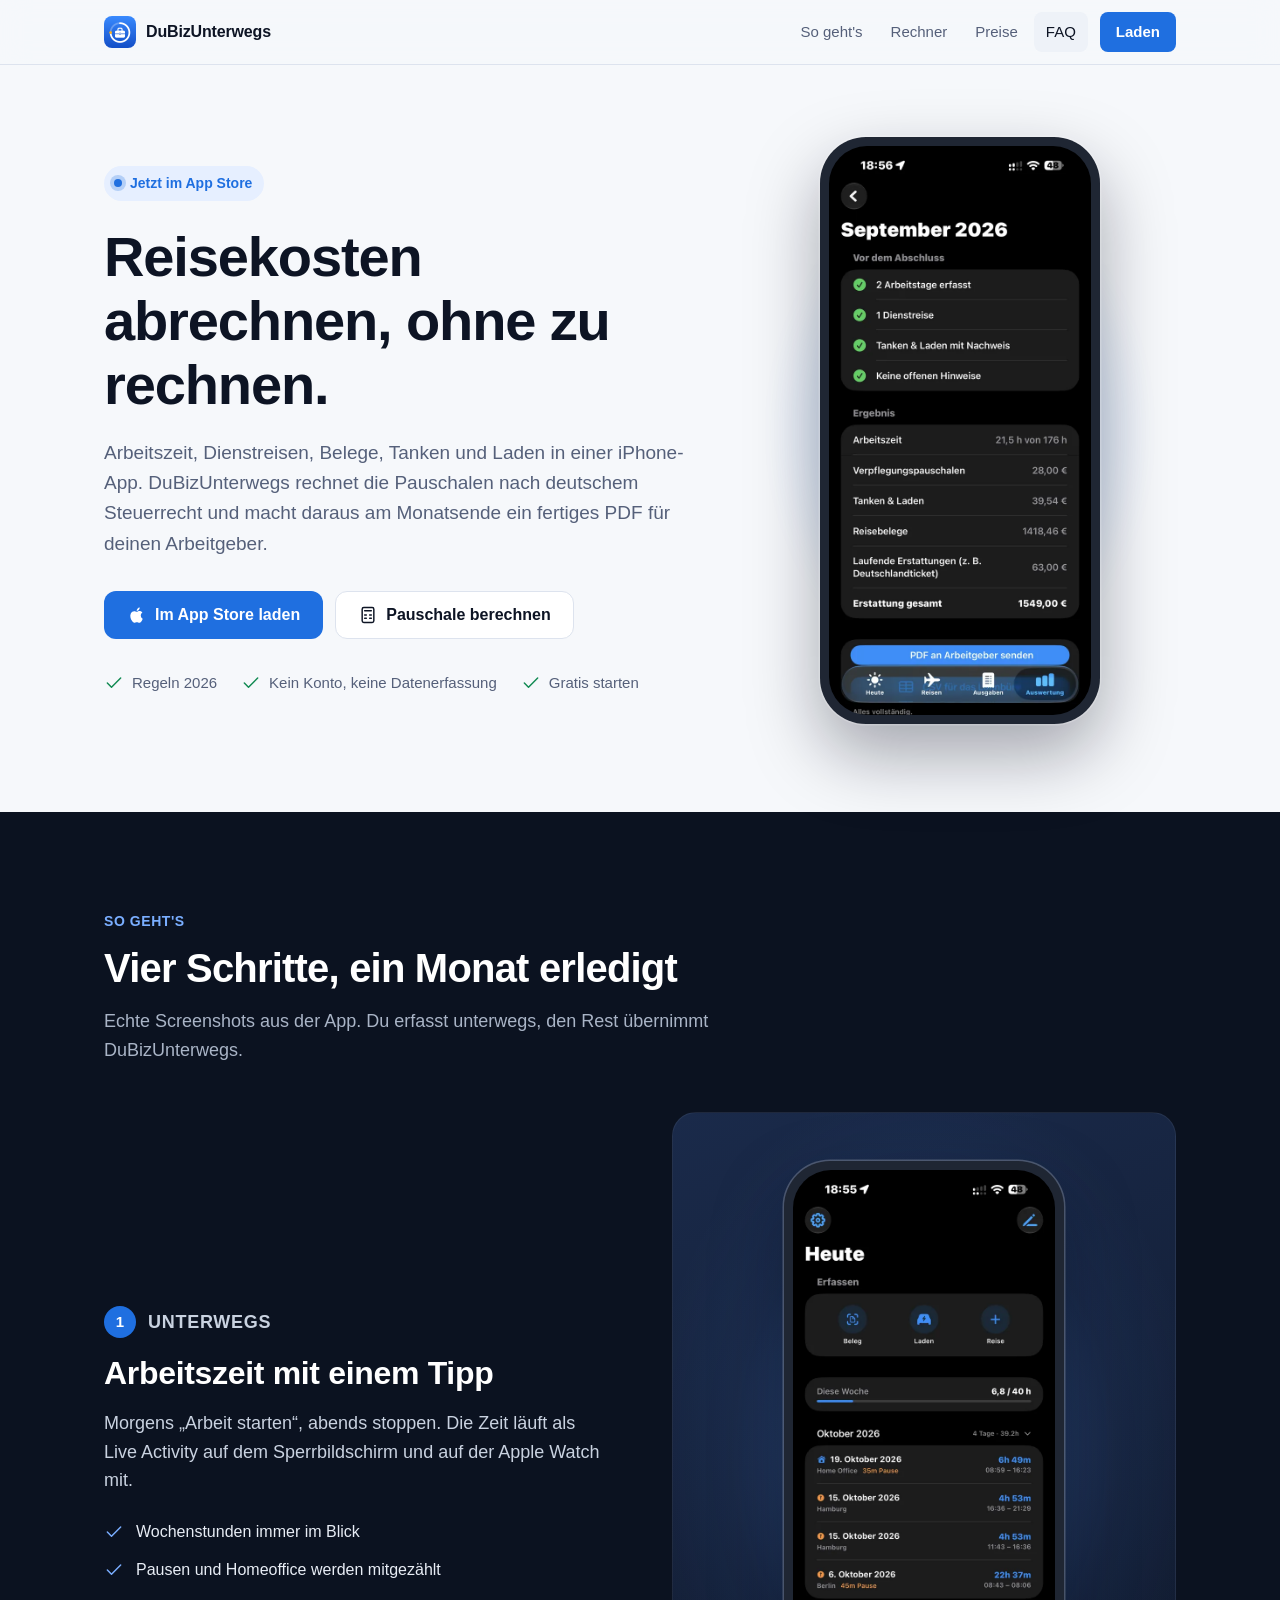
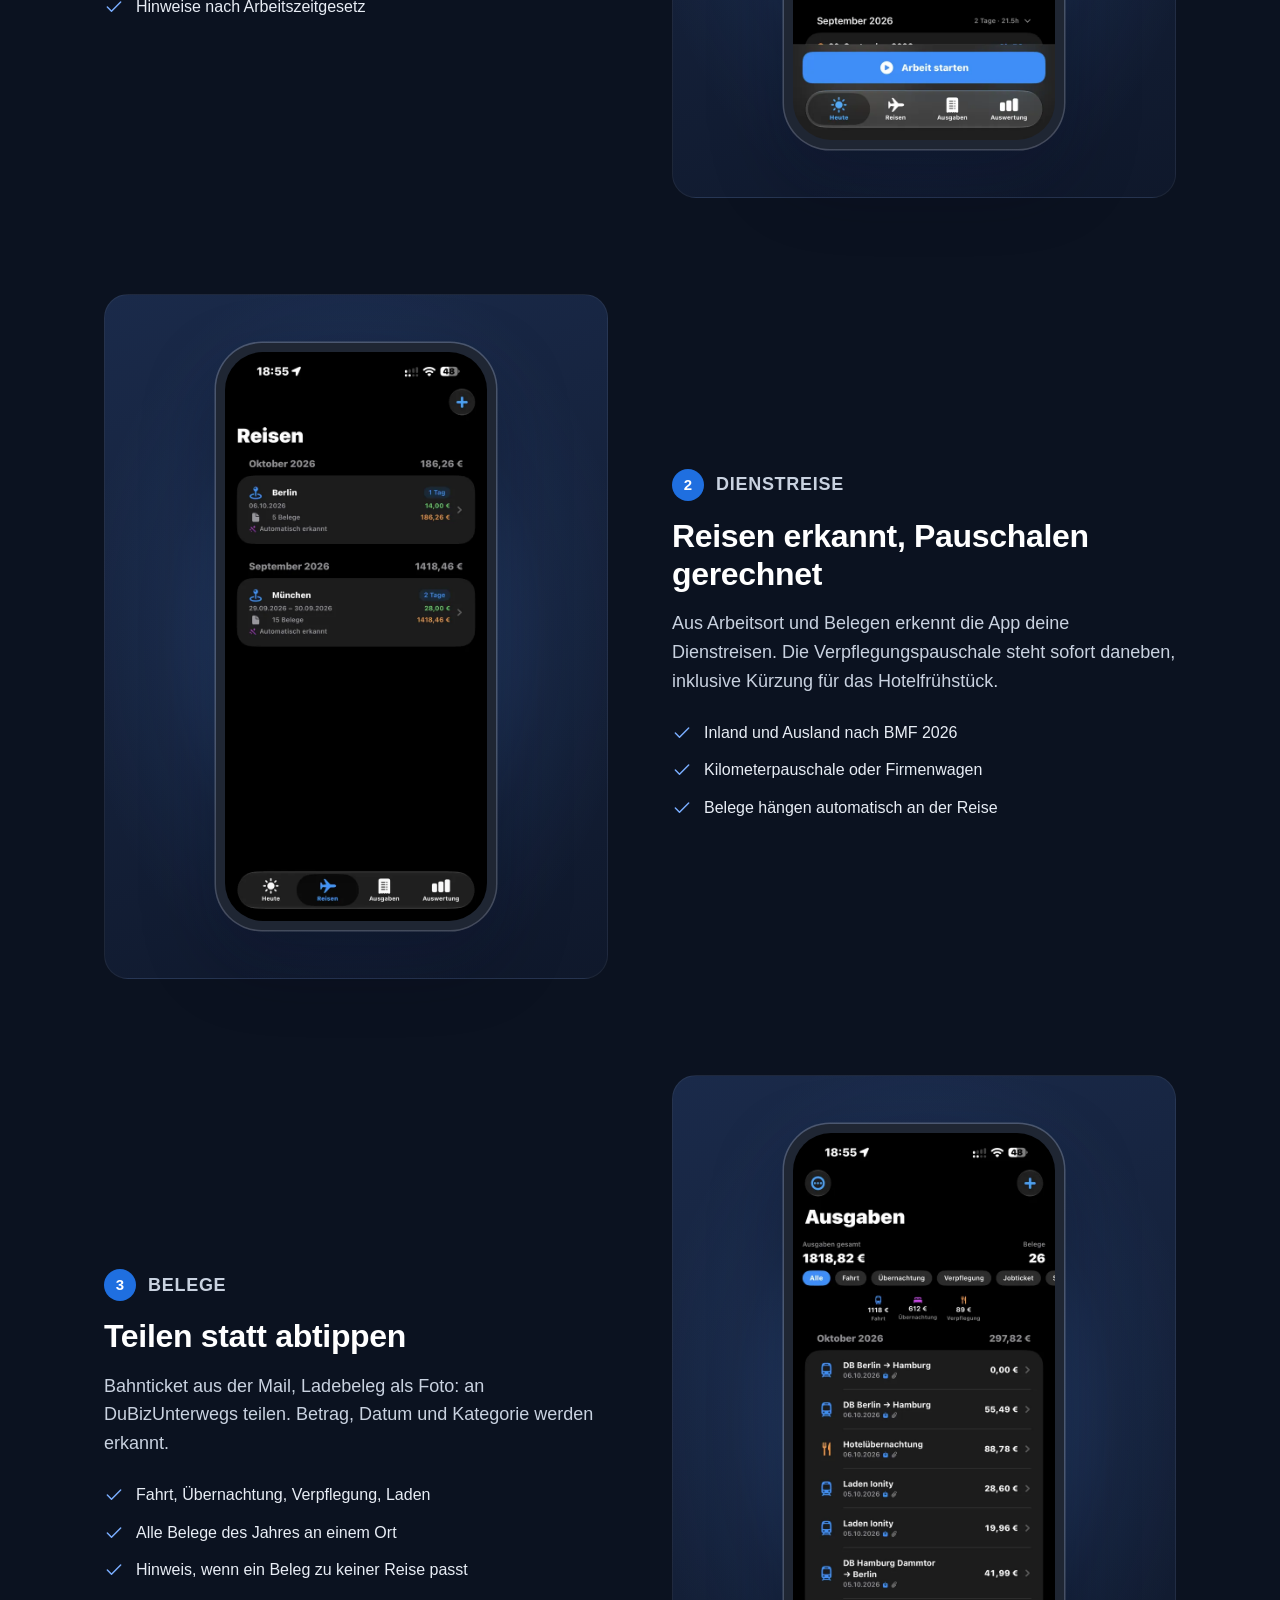
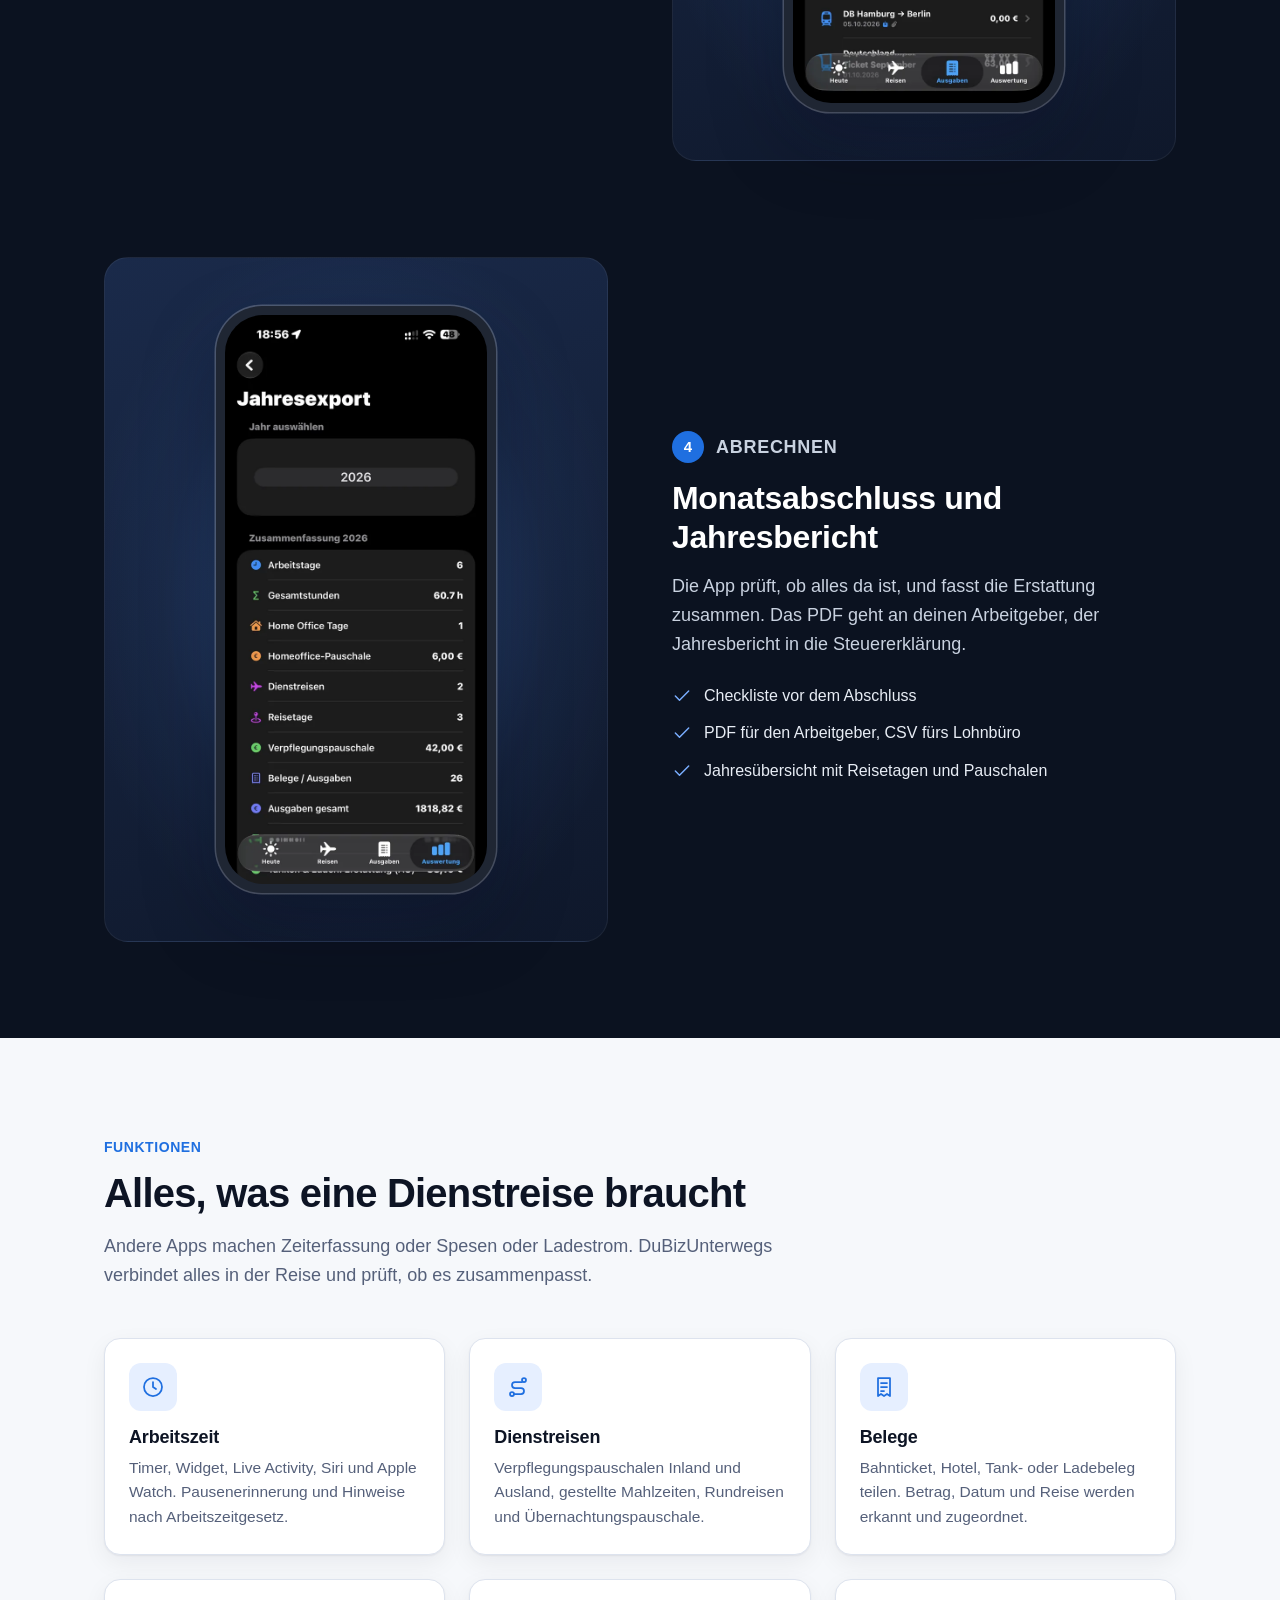
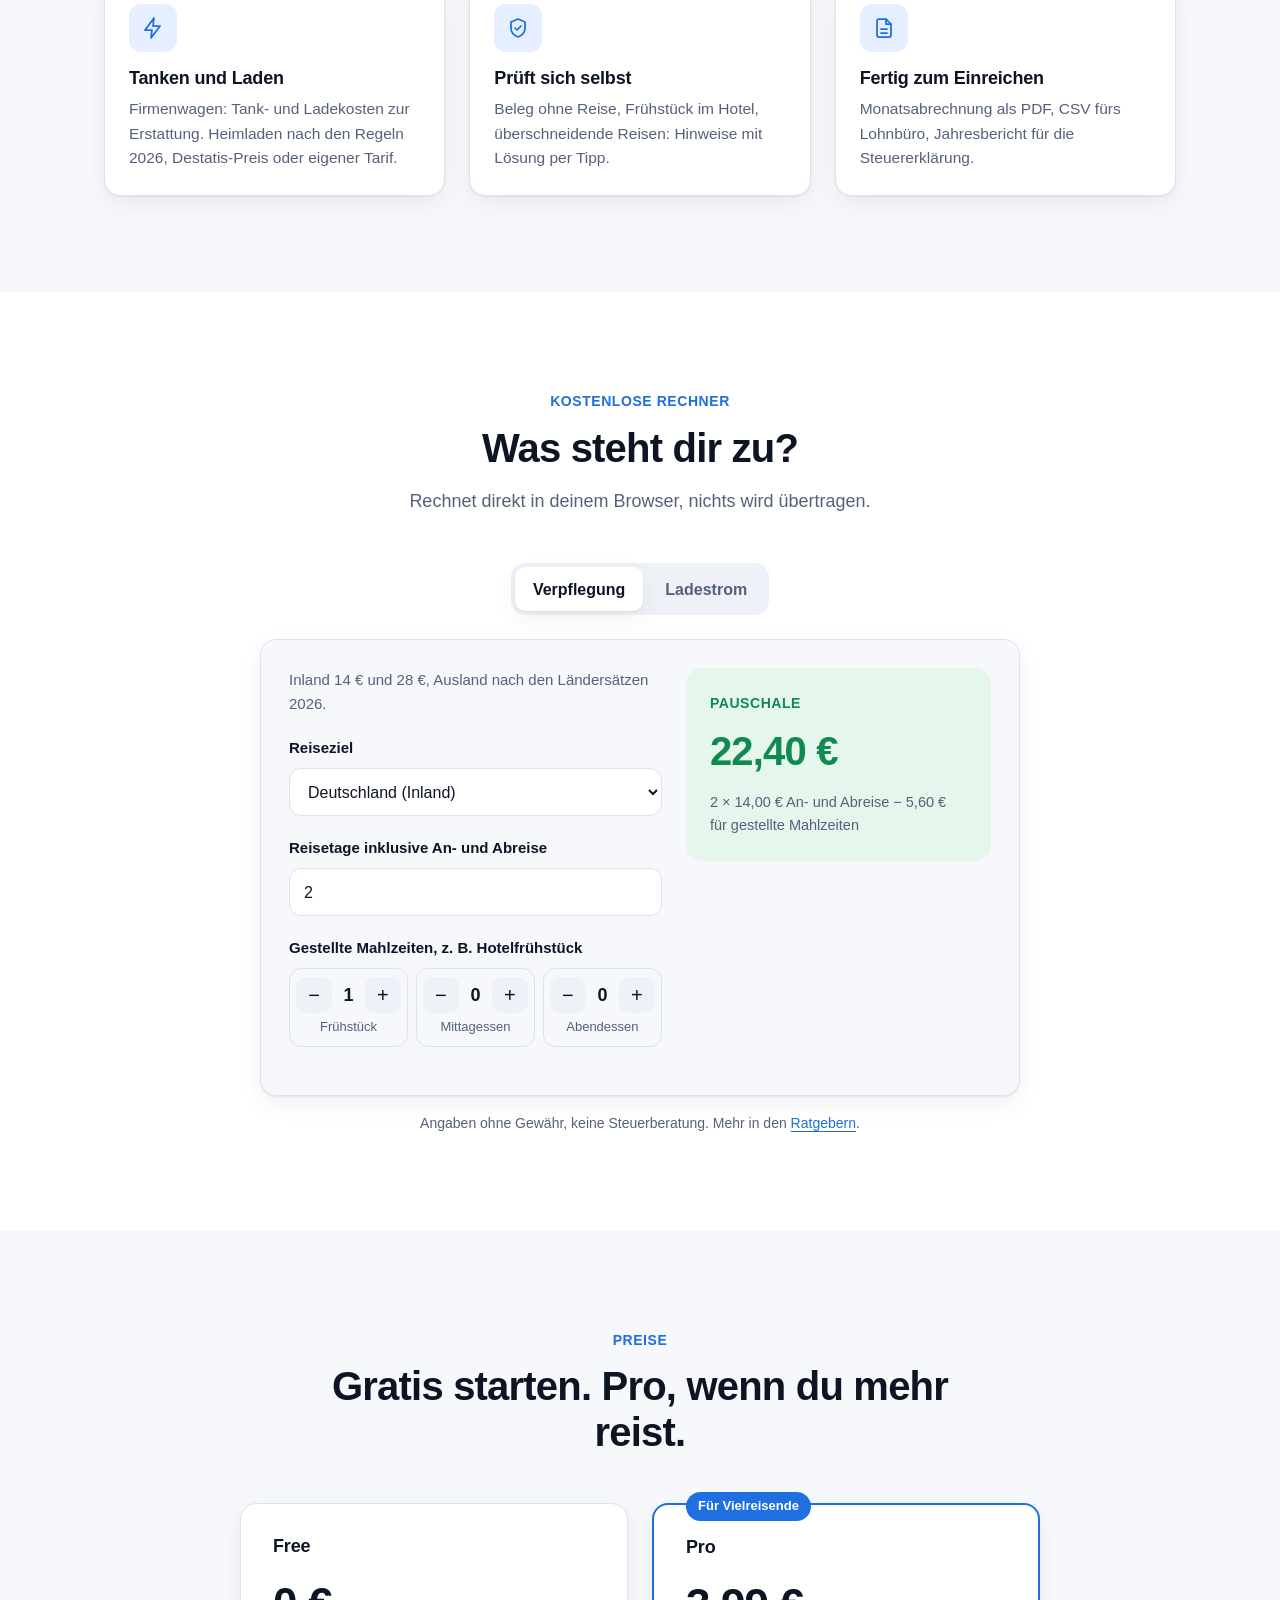
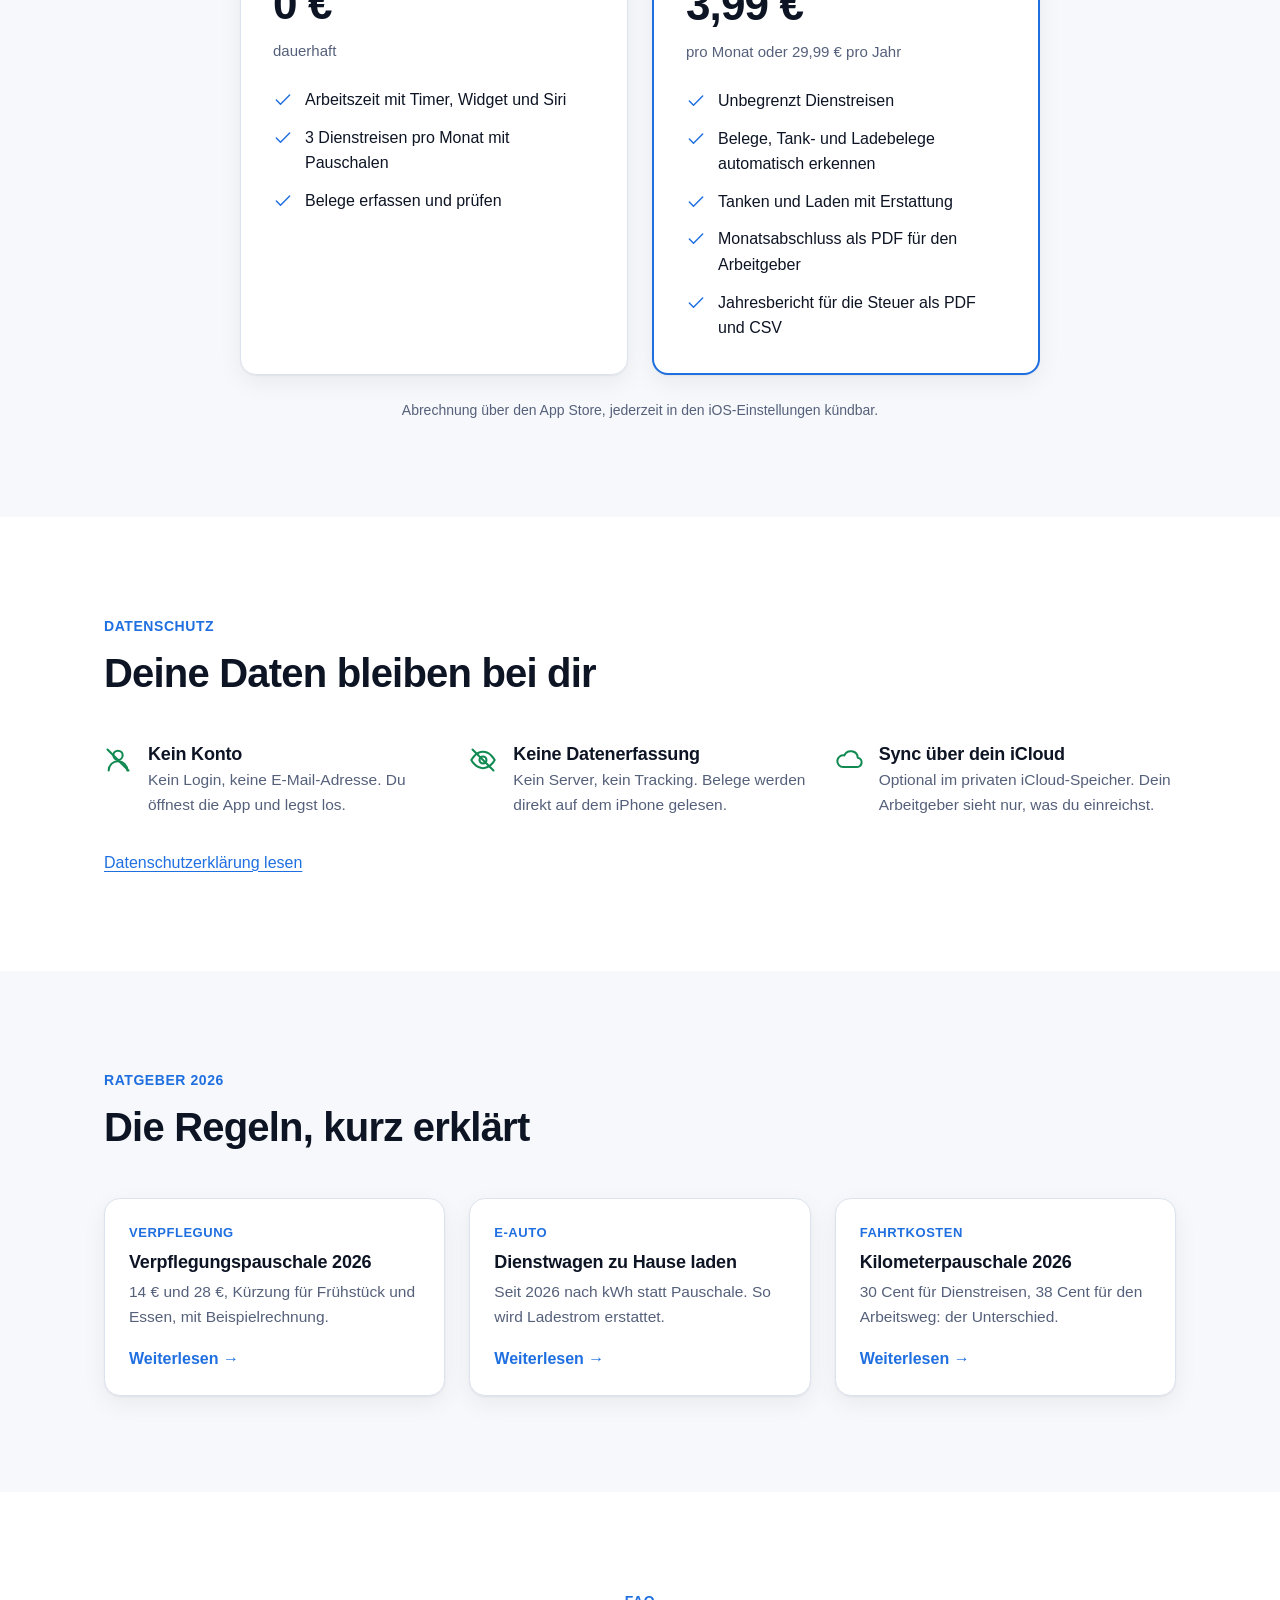
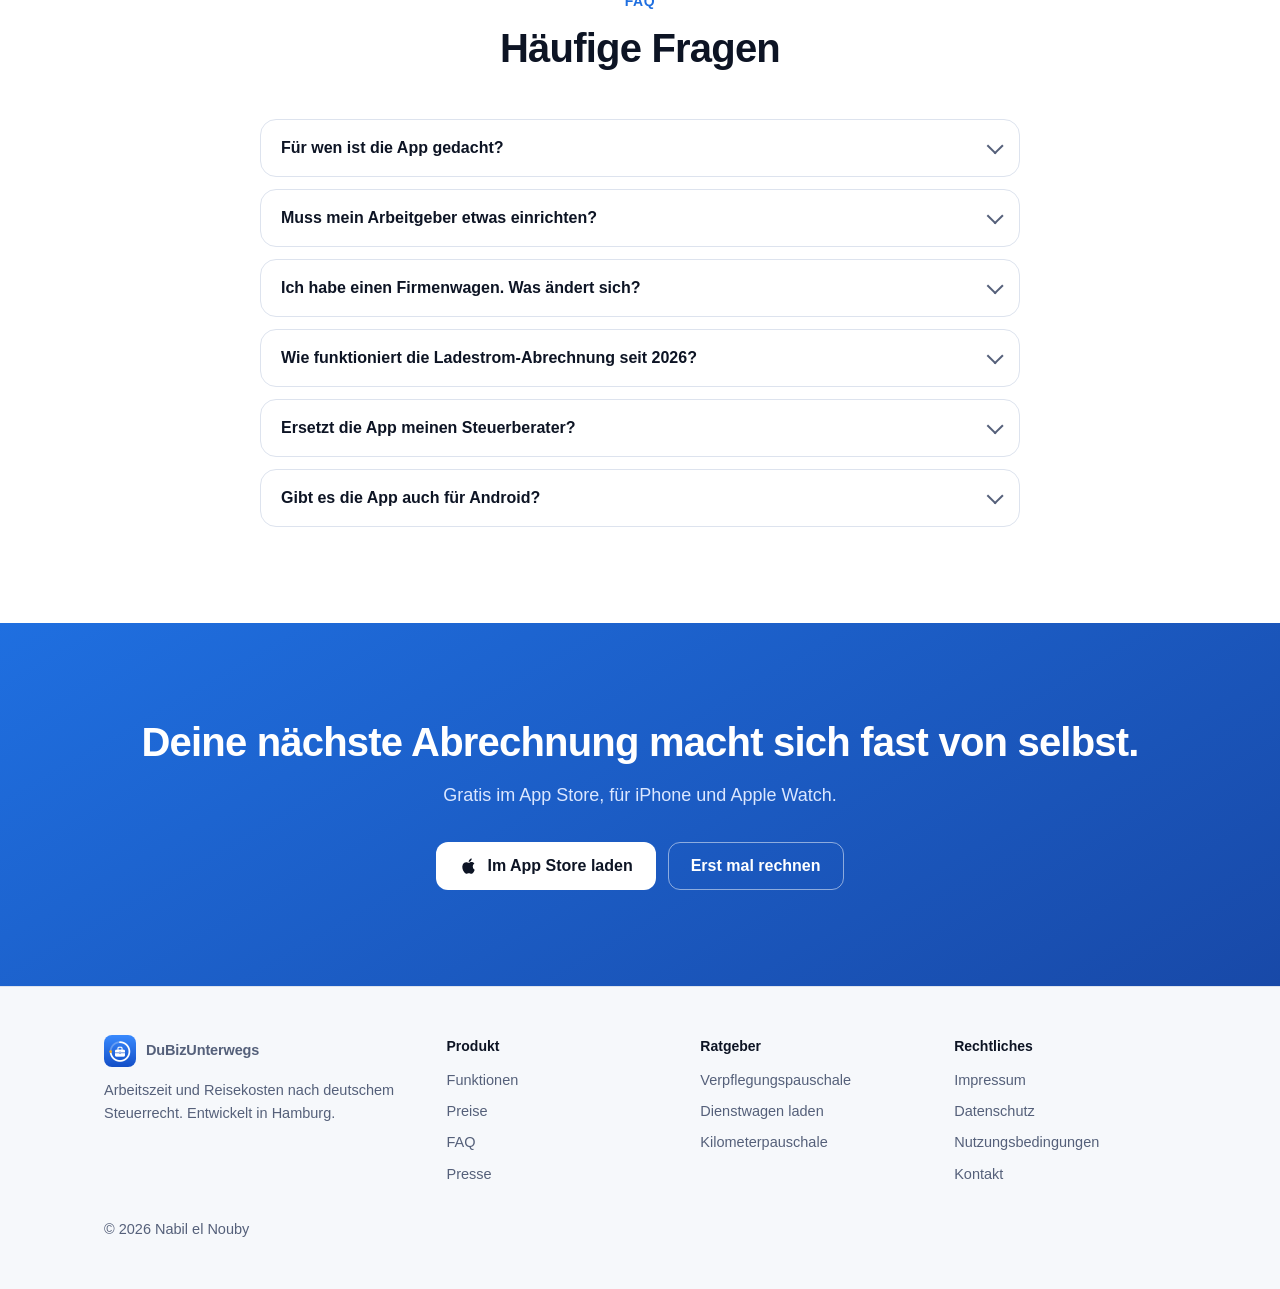
==== commit bb8089a3: "App ist live: App-Store-Links und Texte" ====
--- a/index.html
+++ b/index.html
@@ -15,7 +15,7 @@
 <meta name="twitter:image" content="https://dubizunterwegs.de/img/og.png">
 <meta name="apple-itunes-app" content="app-id=6760576836">
 <link rel="icon" type="image/png" href="img/icon.png">
-<script type="application/ld+json">{"@context": "https://schema.org", "@type": "SoftwareApplication", "name": "DuBizUnterwegs: Reisekosten", "alternateName": "DuBizUnterwegs", "operatingSystem": "iOS, watchOS", "applicationCategory": "BusinessApplication", "inLanguage": "de", "description": "Arbeitszeit, Dienstreisen, Belege, Kilometer, Tank- und Ladevorgänge erfassen und Pauschalen nach deutschem Steuerrecht berechnen. Monats-PDF für den Arbeitgeber.", "url": "https://dubizunterwegs.de/", "downloadUrl": "https://apps.apple.com/de/app/id6760576836", "image": "https://dubizunterwegs.de/img/icon.png", "author": {"@type": "Person", "name": "Nabil el Nouby"}, "offers": [{"@type": "Offer", "price": "0", "priceCurrency": "EUR", "name": "Free"}, {"@type": "Offer", "price": "3.99", "priceCurrency": "EUR", "name": "Pro monatlich"}, {"@type": "Offer", "price": "29.99", "priceCurrency": "EUR", "name": "Pro jährlich"}]}</script>
+<script type="application/ld+json">{"@context": "https://schema.org", "@type": "SoftwareApplication", "name": "DuBizUnterwegs: Reisekosten", "alternateName": "DuBizUnterwegs", "operatingSystem": "iOS, watchOS", "applicationCategory": "BusinessApplication", "inLanguage": "de", "description": "Arbeitszeit, Dienstreisen, Belege, Kilometer, Tank- und Ladevorgänge erfassen und Pauschalen nach deutschem Steuerrecht berechnen. Monats-PDF für den Arbeitgeber.", "url": "https://dubizunterwegs.de/", "downloadUrl": "https://apps.apple.com/de/app/dubizunterwegs-reisekosten/id6760576836", "image": "https://dubizunterwegs.de/img/icon.png", "author": {"@type": "Person", "name": "Nabil el Nouby"}, "offers": [{"@type": "Offer", "price": "0", "priceCurrency": "EUR", "name": "Free"}, {"@type": "Offer", "price": "3.99", "priceCurrency": "EUR", "name": "Pro monatlich"}, {"@type": "Offer", "price": "29.99", "priceCurrency": "EUR", "name": "Pro jährlich"}]}</script>
 <meta property="og:site_name" content="DuBizUnterwegs">
 <meta property="og:locale" content="de_DE">
 <meta name="twitter:card" content="summary_large_image">
@@ -49,7 +49,7 @@
       <a href="#rechner">Rechner</a>
       <a href="#preise">Preise</a>
       <a href="#faq">FAQ</a>
-      <a class="cta" href="https://apps.apple.com/de/app/id6760576836" data-store="Laden" data-prelaunch="ics">Erinnern</a>
+      <a class="cta" href="https://apps.apple.com/de/app/dubizunterwegs-reisekosten/id6760576836" data-store="Laden" >Laden</a>
     </nav>
   </div>
 </header>
@@ -58,11 +58,11 @@
 <section class="hero">
   <div class="wrap">
     <div>
-      <p class="status" data-status><span class="dot" aria-hidden="true"></span><span data-status-text>Erscheint am 10. November 2026</span></p>
+      <p class="status" data-status><span class="dot" aria-hidden="true"></span><span data-status-text>Jetzt im App Store</span></p>
       <h1>Reisekosten abrechnen, ohne zu rechnen.</h1>
       <p class="lead">Arbeitszeit, Dienstreisen, Belege, Tanken und Laden in einer iPhone-App. DuBizUnterwegs rechnet die Pauschalen nach deutschem Steuerrecht und macht daraus am Monatsende ein fertiges PDF für deinen Arbeitgeber.</p>
       <div class="actions">
-        <a class="btn" href="https://apps.apple.com/de/app/id6760576836" data-store="Im App Store laden" data-prelaunch="ics"><svg class="icon" aria-hidden="true"><use href="#i-cal"/></svg><span>Zum Launch erinnern</span></a>
+        <a class="btn" href="https://apps.apple.com/de/app/dubizunterwegs-reisekosten/id6760576836" data-store="Im App Store laden"><svg class="icon" aria-hidden="true"><use href="#i-apple"/></svg><span>Im App Store laden</span></a>
         <a class="btn secondary" href="#rechner"><svg class="icon" aria-hidden="true"><use href="#i-calc"/></svg>Pauschale berechnen</a>
       </div>
       <ul class="trust">
@@ -296,7 +296,7 @@
       <details><summary>Ich habe einen Firmenwagen. Was ändert sich?</summary><p>Für Fahrten mit dem Firmenwagen gibt es keine Kilometerpauschale. Dafür erstattet der Arbeitgeber Tank- und Ladekosten, die du privat bezahlt hast. Die App rechnet das, sobald du dein Fahrzeug als Firmenwagen anlegst.</p></details>
       <details><summary>Wie funktioniert die Ladestrom-Abrechnung seit 2026?</summary><p>Die Monatspauschalen für das Laden zu Hause sind seit 1.1.2026 weggefallen. Erstattet werden die geladenen kWh, nachgewiesen über die Wallbox oder den Zähler im Fahrzeug. Als Preis gilt dein Tarif oder der Durchschnittspreis des Statistischen Bundesamts.</p></details>
       <details><summary>Ersetzt die App meinen Steuerberater?</summary><p>Nein. Die App rechnet nach den aktuellen Regeln, ersetzt aber keine Steuerberatung. Prüfe die Ergebnisse und beachte die Reisekostenrichtlinie deines Unternehmens.</p></details>
-      <details><summary>Wann erscheint die App, und gibt es Android?</summary><p>DuBizUnterwegs erscheint am 10. November 2026 für iPhone und Apple Watch. Eine Android-Version gibt es noch nicht. Wenn du Interesse hast, <a href="mailto:noubyte@absan.de">schreib uns</a>.</p></details>
+      <details><summary>Gibt es die App auch für Android?</summary><p>DuBizUnterwegs gibt es für iPhone und Apple Watch. Eine Android-Version gibt es noch nicht. Wenn du Interesse hast, <a href="mailto:noubyte@absan.de">schreib uns</a>.</p></details>
     </div>
   </div>
 </section>
@@ -304,9 +304,9 @@
 <section class="final">
   <div class="wrap">
     <h2>Deine nächste Abrechnung macht sich fast von selbst.</h2>
-    <p data-final-text>Ab 10. November gratis im App Store. Wir erinnern dich gern.</p>
+    <p data-final-text>Gratis im App Store, für iPhone und Apple Watch.</p>
     <div class="actions">
-      <a class="btn" href="https://apps.apple.com/de/app/id6760576836" data-store="Im App Store laden" data-prelaunch="ics"><svg class="icon" aria-hidden="true"><use href="#i-cal"/></svg><span>Zum Launch erinnern</span></a>
+      <a class="btn" href="https://apps.apple.com/de/app/dubizunterwegs-reisekosten/id6760576836" data-store="Im App Store laden"><svg class="icon" aria-hidden="true"><use href="#i-apple"/></svg><span>Im App Store laden</span></a>
       <a class="btn secondary" href="#rechner">Erst mal rechnen</a>
     </div>
   </div>
@@ -331,7 +331,7 @@
   var A1 = ["Belgien","Bulgarien","Dänemark","Estland","Finnland","Frankreich","Griechenland","Irland","Island","Italien","Kroatien","Lettland","Liechtenstein","Litauen","Luxemburg","Malta","Niederlande","Norwegen","Polen","Portugal","Rumänien","Schweden","Schweiz","Slowakei","Slowenien","Spanien","Tschechien","Ungarn","Zypern","Österreich"];
 (function () {
   var $ = function (id) { return document.getElementById(id); };
-  var LAUNCH = Date.parse('2026-11-10T07:00:00Z');
+  var LAUNCH = Date.parse('2026-10-31T07:00:00Z');
   var live = Date.now() >= LAUNCH;
 
   // App-Store-Links: vor dem Launch Erinnerung (.ics) statt toter Link
